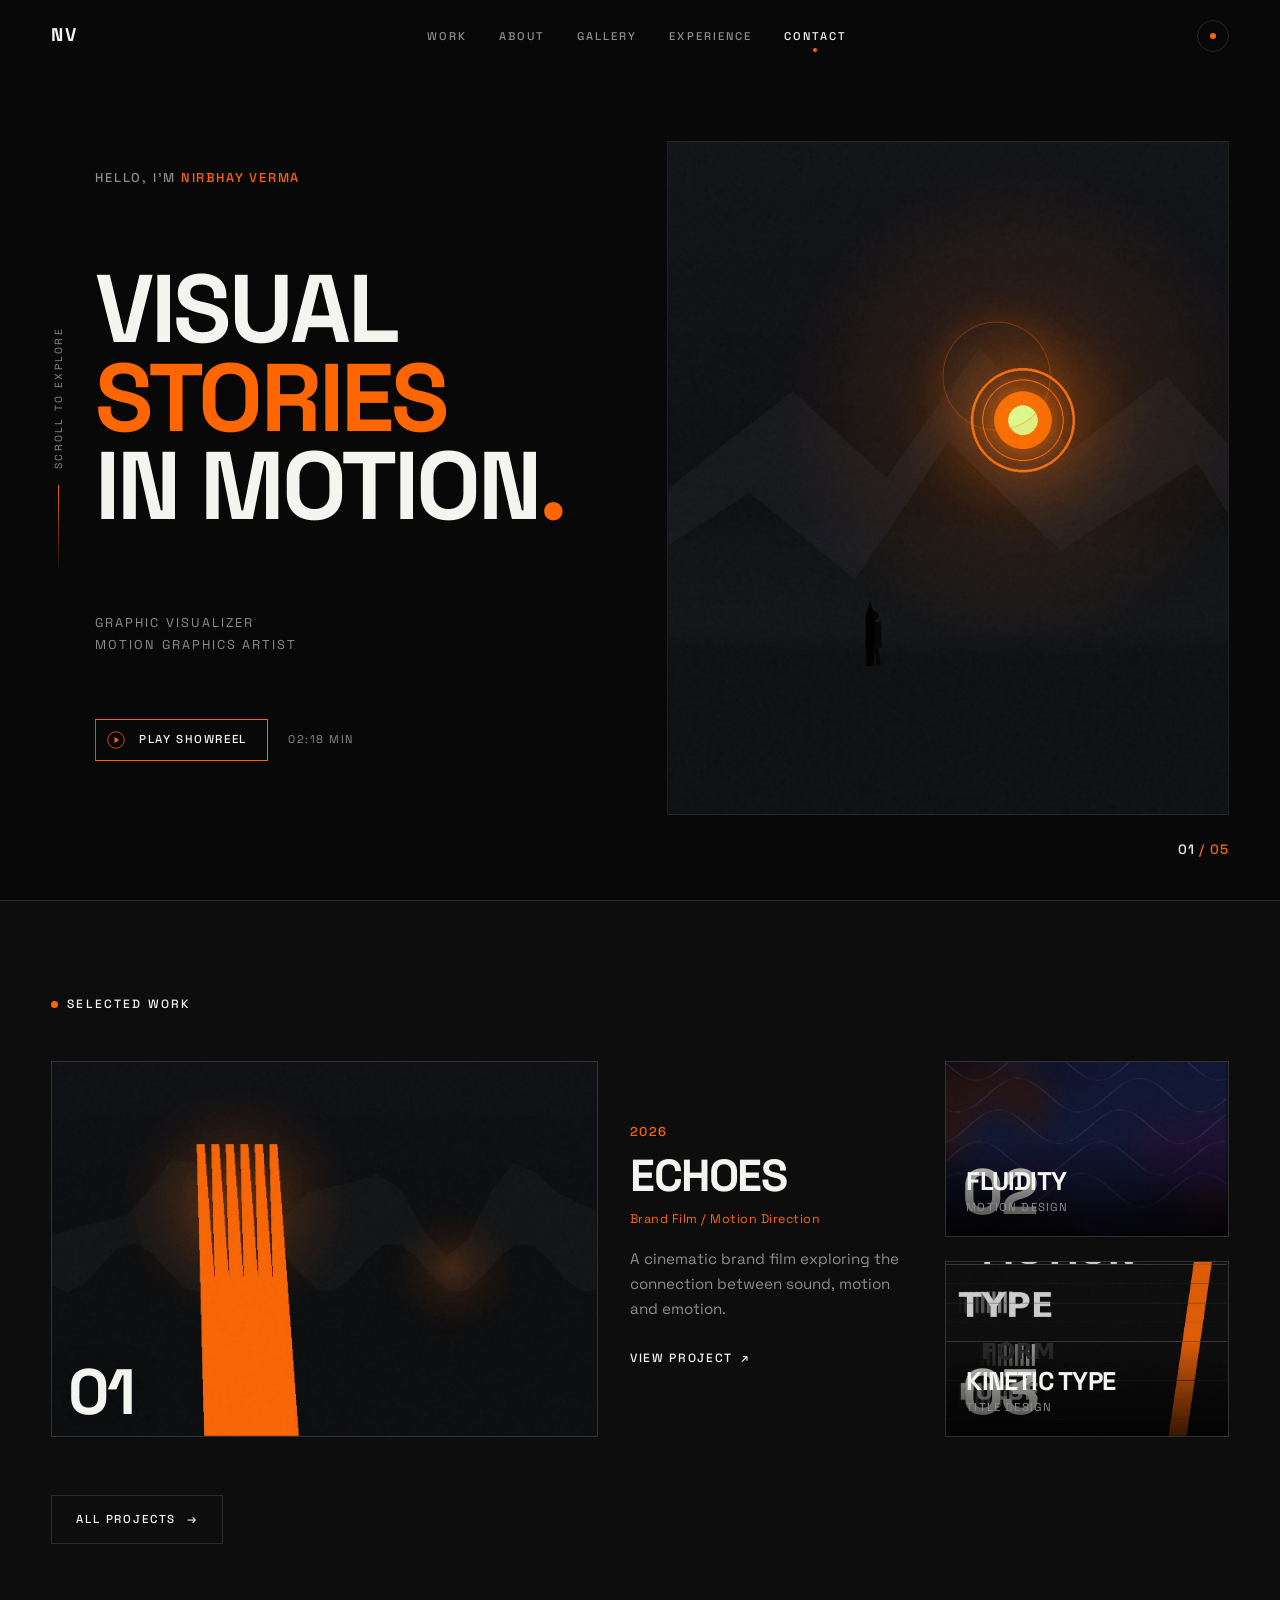
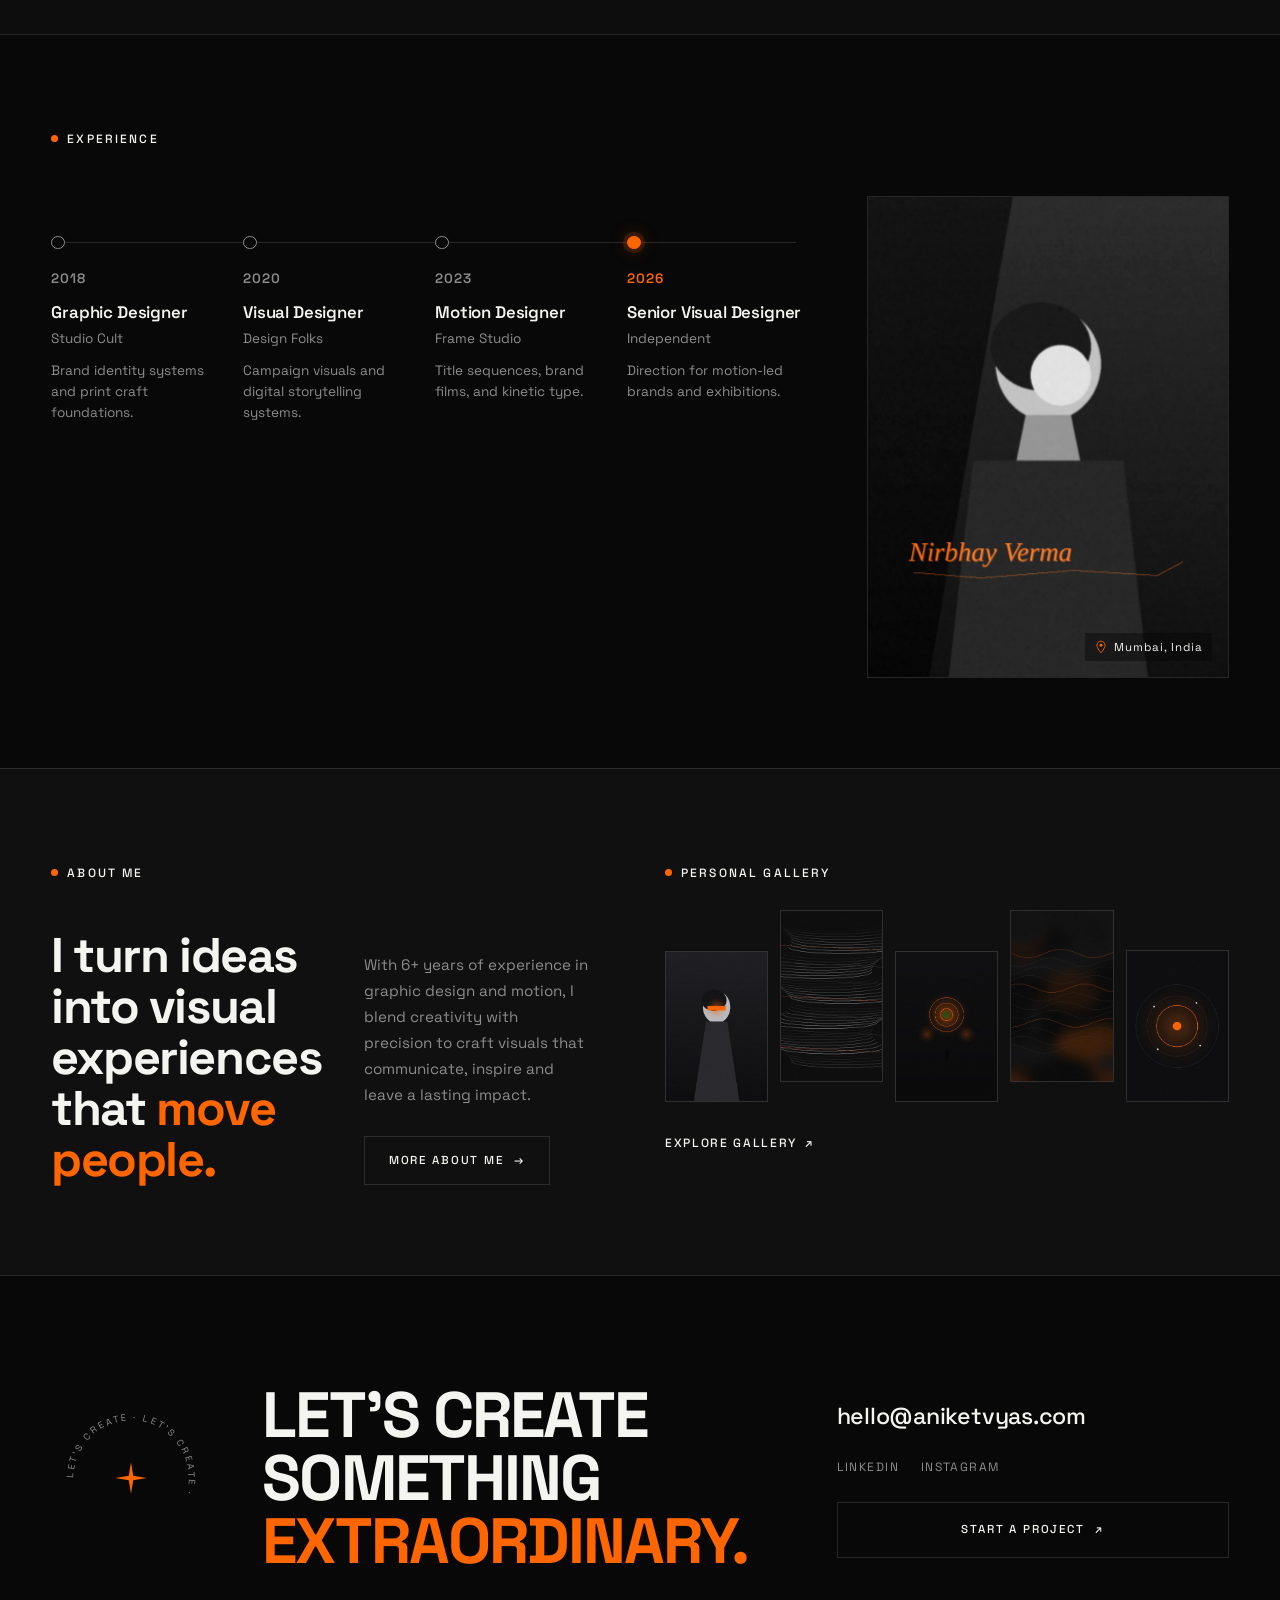
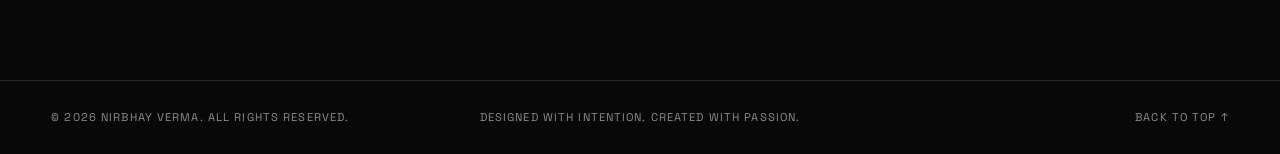
==== index.html @ 104580b6 "Merge branch 'main' of https://github.com/itsumeet27/motion-graphics-artist-portfolio" ====
<!DOCTYPE html>
<html lang="en">
<head>
  <meta charset="UTF-8">
  <meta name="viewport" content="width=device-width, initial-scale=1.0">
  <meta name="description" content="Nirbhay Verma — Graphic Visualizer & Motion Graphics Artist. Visual stories in motion.">
  <meta name="theme-color" content="#080808">
  <link rel="icon" href="assets/icons/favicon.svg" type="image/svg+xml">
  <title>Nirbhay Verma — Motion Graphics Artist</title>
  <link rel="preconnect" href="https://fonts.googleapis.com">
  <link rel="preconnect" href="https://fonts.gstatic.com" crossorigin>
  <link href="https://fonts.googleapis.com/css2?family=Space+Grotesk:wght@300;400;500;600;700&display=swap" rel="stylesheet">
  <link rel="stylesheet" href="css/style.css">
  <link rel="stylesheet" href="css/responsive.css">
</head>
<body>
  <div class="cursor" aria-hidden="true">
    <span class="cursor__dot"></span>
    <span class="cursor__ring"></span>
    <span class="cursor__label">VIEW</span>
  </div>

  <!-- NAVIGATION -->
  <header class="site-header" id="top">
    <nav class="nav" aria-label="Primary">
      <a href="#top" class="nav__logo" aria-label="Nirbhay Verma home">NV</a>

      <ul class="nav__links" id="nav-links">
        <li><a href="#work" data-section="work">Work</a></li>
        <li><a href="#about" data-section="about">About</a></li>
        <li><a href="#gallery" data-section="gallery">Gallery</a></li>
        <li><a href="#experience" data-section="experience">Experience</a></li>
        <li><a href="#contact" data-section="contact">Contact</a></li>
      </ul>

      <div class="nav__actions">
        <button class="nav__dot-btn" type="button" aria-label="Toggle interaction mode" title="Interaction">
          <span class="nav__dot-btn-inner"></span>
        </button>
        <button class="nav__menu-toggle" type="button" aria-expanded="false" aria-controls="nav-links" aria-label="Open menu">
          <span>Menu</span>
        </button>
      </div>
    </nav>
  </header>

  <main>
    <!-- HERO -->
    <section class="hero" id="hero" aria-label="Introduction">
      <div class="hero__scroll" aria-hidden="true">
        <span>Scroll to explore</span>
        <span class="hero__scroll-line"></span>
      </div>

      <div class="hero__grid">
        <p class="hero__intro reveal-load" data-delay="1">
          Hello, I'm <span class="accent">Nirbhay Verma</span>
        </p>
        <h1 class="hero__title reveal-load" data-delay="2">
          Visual<br>
          <span class="accent">Stories</span><br>
          In Motion<span class="accent">.</span>
        </h1>
        <div class="hero__visual reveal-load" data-delay="5">
          <div class="hero-visual" data-parallax>
            <div class="hero-visual__media">
              <img
                class="cinematic-image"
                src="assets/images/hero-cinematic.jpg"
                alt="Cinematic dark landscape with a glowing neon portal and a lone silhouette"
                width="1200"
                height="1400"
                decoding="async"
              >
              <div class="hero-visual__glow" aria-hidden="true"></div>
              <div class="hero-visual__portal" aria-hidden="true"></div>
              <div class="hero-visual__figure" aria-hidden="true"></div>
            </div>
          </div>
        </div>
        <p class="hero__role reveal-load" data-delay="3">
          Graphic Visualizer<br>
          Motion Graphics Artist
        </p>
        <div class="hero__showreel reveal-load" data-delay="4">
          <button class="showreel-btn" type="button" data-open-showreel aria-haspopup="dialog">
            <span class="showreel-btn__icon" aria-hidden="true">
              <svg viewBox="0 0 24 24" width="18" height="18" fill="none">
                <circle cx="12" cy="12" r="11" stroke="currentColor" stroke-width="1"/>
                <path d="M10 8l6 4-6 4V8z" fill="currentColor"/>
              </svg>
            </span>
            <span class="showreel-btn__label">Play Showreel</span>
          </button>
          <span class="showreel-btn__time">02:18 Min</span>
        </div>
      </div>

      <div class="hero__counter" aria-hidden="true">
        <span class="hero__counter-current">01</span>
        <span class="accent"> / 05</span>
      </div>
    </section>

    <!-- SELECTED WORK -->
    <section class="work section" id="work" aria-labelledby="work-heading">
      <div class="container">
        <header class="section-header reveal">
          <h2 id="work-heading" class="section-label"><span class="dot" aria-hidden="true"></span> Selected Work</h2>
        </header>

        <div class="work-layout reveal">
          <a href="#work" class="project-image project-image--featured" data-project-link data-cursor="project">
            <img
              src="assets/images/project-echoes.jpg"
              alt="Echoes — cinematic brand film still with neon-lit mountain ridges"
              width="1400"
              height="900"
              loading="lazy"
              decoding="async"
            >
            <span class="project-number">01</span>
          </a>

          <div class="work-featured__meta">
            <p class="project-year accent">2026</p>
            <h3 class="project-title">Echoes</h3>
            <p class="project-category accent">Brand Film / Motion Direction</p>
            <p class="project-desc">
              A cinematic brand film exploring the connection between sound, motion and emotion.
            </p>
            <a href="#work" class="text-link" data-cursor="button">
              View Project <span class="arrow" aria-hidden="true">↗</span>
            </a>
          </div>

          <div class="work-secondary">
            <article class="work-card" data-cursor="project">
              <a href="#work" class="project-image project-image--secondary">
                <img
                  src="assets/images/project-fluidity.jpg"
                  alt="Fluidity — abstract nebula motion design"
                  width="800"
                  height="1100"
                  loading="lazy"
                  decoding="async"
                >
                <span class="project-number">02</span>
                <div class="work-card__overlay">
                  <h3 class="project-title">Fluidity</h3>
                  <p class="project-category">Motion Design</p>
                  <span class="work-card__arrow" aria-hidden="true">↗</span>
                </div>
              </a>
            </article>

            <article class="work-card" data-cursor="project">
              <a href="#work" class="project-image project-image--secondary">
                <img
                  src="assets/images/project-kinetic.jpg"
                  alt="Kinetic Type — high-contrast title design typography"
                  width="800"
                  height="1100"
                  loading="lazy"
                  decoding="async"
                >
                <span class="project-number">03</span>
                <div class="work-card__overlay">
                  <h3 class="project-title">Kinetic Type</h3>
                  <p class="project-category">Title Design</p>
                  <span class="work-card__arrow" aria-hidden="true">↗</span>
                </div>
              </a>
            </article>
          </div>

          <div class="work-footer">
            <a href="#work" class="btn-outline" data-cursor="button">
              All Projects <span class="arrow" aria-hidden="true">→</span>
            </a>
          </div>
        </div>
      </div>
    </section>

    <!-- EXPERIENCE -->
    <section class="experience section" id="experience" aria-labelledby="experience-heading">
      <div class="container">
        <header class="section-header reveal">
          <h2 id="experience-heading" class="section-label"><span class="dot" aria-hidden="true"></span> Experience</h2>
        </header>

        <div class="experience__grid">
          <ol class="timeline reveal" aria-label="Career timeline">
            <li class="timeline__item">
              <div class="timeline__marker" aria-hidden="true"></div>
              <div class="timeline__content">
                <time class="timeline__year" datetime="2018">2018</time>
                <h3 class="timeline__role">Graphic Designer</h3>
                <p class="timeline__company">Studio Cult</p>
                <p class="timeline__desc">Brand identity systems and print craft foundations.</p>
              </div>
            </li>
            <li class="timeline__item">
              <div class="timeline__marker" aria-hidden="true"></div>
              <div class="timeline__content">
                <time class="timeline__year" datetime="2020">2020</time>
                <h3 class="timeline__role">Visual Designer</h3>
                <p class="timeline__company">Design Folks</p>
                <p class="timeline__desc">Campaign visuals and digital storytelling systems.</p>
              </div>
            </li>
            <li class="timeline__item">
              <div class="timeline__marker" aria-hidden="true"></div>
              <div class="timeline__content">
                <time class="timeline__year" datetime="2023">2023</time>
                <h3 class="timeline__role">Motion Designer</h3>
                <p class="timeline__company">Frame Studio</p>
                <p class="timeline__desc">Title sequences, brand films, and kinetic type.</p>
              </div>
            </li>
            <li class="timeline__item timeline__item--active">
              <div class="timeline__marker" aria-hidden="true"></div>
              <div class="timeline__content">
                <time class="timeline__year" datetime="2026">2026</time>
                <h3 class="timeline__role">Senior Visual Designer</h3>
                <p class="timeline__company">Independent</p>
                <p class="timeline__desc">Direction for motion-led brands and exhibitions.</p>
              </div>
            </li>
          </ol>

          <aside class="experience__portrait reveal" data-parallax>
            <div class="portrait">
              <img
                src="assets/images/portrait.jpg"
                alt="Black and white editorial portrait of Nirbhay Verma"
                width="800"
                height="1100"
                loading="lazy"
                decoding="async"
              >
              <img
                class="portrait__signature"
                src="assets/images/signature.png"
                alt="Signature of Nirbhay Verma"
                width="720"
                height="200"
                loading="lazy"
                decoding="async"
              >
              <p class="portrait__location">
                <img src="assets/icons/location.svg" alt="" width="14" height="14" aria-hidden="true">
                Mumbai, India
              </p>
            </div>
          </aside>
        </div>
      </div>
    </section>

    <!-- ABOUT + GALLERY -->
    <section class="about-gallery section" id="about" aria-labelledby="about-heading">
      <div class="container about-gallery__grid">
        <div class="about reveal">
          <h2 id="about-heading" class="section-label"><span class="dot" aria-hidden="true"></span> About Me</h2>
          <div class="about__body">
            <p class="about__statement">
              I turn ideas<br>
              into visual<br>
              experiences<br>
              that <span class="accent">move<br>
              people.</span>
            </p>
            <div class="about__copy">
              <p>
                With 6+ years of experience in graphic design and motion, I blend creativity
                with precision to craft visuals that communicate, inspire and leave
                a lasting impact.
              </p>
              <a href="#about" class="btn-outline" data-cursor="button">
                More About Me <span class="arrow" aria-hidden="true">→</span>
              </a>
            </div>
          </div>
        </div>

        <div class="gallery reveal" id="gallery" aria-labelledby="gallery-heading">
          <h2 id="gallery-heading" class="section-label"><span class="dot" aria-hidden="true"></span> Personal Gallery</h2>
          <div class="gallery__track" role="list">
            <button
              class="gallery__item"
              type="button"
              role="listitem"
              data-gallery-index="0"
              data-title="Neon Visor"
              data-category="Experimental Portrait"
              data-year="2025"
              data-cursor="image"
              aria-label="Open Neon Visor"
            >
              <img src="assets/images/gallery-01.jpg" alt="Abstract portrait with glowing neon visor" width="720" height="980" loading="lazy" decoding="async">
              <span class="gallery__caption">Neon Visor</span>
            </button>
            <button
              class="gallery__item gallery__item--offset"
              type="button"
              role="listitem"
              data-gallery-index="1"
              data-title="Pulse Fields"
              data-category="Motion Study"
              data-year="2024"
              data-cursor="image"
              aria-label="Open Pulse Fields"
            >
              <img src="assets/images/gallery-02.jpg" alt="Black and white experimental motion patterns" width="640" height="900" loading="lazy" decoding="async">
              <span class="gallery__caption">Pulse Fields</span>
            </button>
            <button
              class="gallery__item"
              type="button"
              role="listitem"
              data-gallery-index="2"
              data-title="Threshold"
              data-category="Digital Art"
              data-year="2025"
              data-cursor="image"
              aria-label="Open Threshold"
            >
              <img src="assets/images/gallery-03.jpg" alt="Silhouette walking into neon portals" width="700" height="960" loading="lazy" decoding="async">
              <span class="gallery__caption">Threshold</span>
            </button>
            <button
              class="gallery__item gallery__item--offset"
              type="button"
              role="listitem"
              data-gallery-index="3"
              data-title="Dark Current"
              data-category="Abstract Form"
              data-year="2023"
              data-cursor="image"
              aria-label="Open Dark Current"
            >
              <img src="assets/images/gallery-04.jpg" alt="Abstract flowing dark shapes with orange accents" width="620" height="880" loading="lazy" decoding="async">
              <span class="gallery__caption">Dark Current</span>
            </button>
            <button
              class="gallery__item"
              type="button"
              role="listitem"
              data-gallery-index="4"
              data-title="Orbit"
              data-category="Circular Composition"
              data-year="2026"
              data-cursor="image"
              aria-label="Open Orbit"
            >
              <img src="assets/images/gallery-05.jpg" alt="Circular neon composition with orbiting points" width="680" height="940" loading="lazy" decoding="async">
              <span class="gallery__caption">Orbit</span>
            </button>
          </div>
          <a href="#gallery" class="text-link gallery__explore" data-cursor="button">
            Explore Gallery <span class="arrow" aria-hidden="true">↗</span>
          </a>
        </div>
      </div>
    </section>

    <!-- CONTACT CTA -->
    <section class="contact section" id="contact" aria-labelledby="contact-heading">
      <div class="container contact__grid reveal">
        <div class="contact__badge" aria-hidden="true">
          <div class="orbit-badge">
            <svg class="orbit-badge__text" viewBox="0 0 200 200" width="160" height="160">
              <defs>
                <path id="circlePath" d="M100,100 m-72,0 a72,72 0 1,1 144,0 a72,72 0 1,1 -144,0"/>
              </defs>
              <text>
                <textPath href="#circlePath" startOffset="0%">LET'S CREATE · LET'S CREATE · </textPath>
              </text>
            </svg>
            <span class="orbit-badge__star">
              <svg viewBox="0 0 64 64" width="36" height="36" aria-hidden="true">
                <path d="M32 4 L36 28 L60 32 L36 36 L32 60 L28 36 L4 32 L28 28 Z" fill="currentColor"/>
              </svg>
            </span>
          </div>
        </div>

        <div class="contact__main">
          <h2 id="contact-heading" class="contact__title">
            Let's Create<br>
            Something<br>
            <span class="accent">Extraordinary.</span>
          </h2>
        </div>

        <div class="contact__aside">
          <a class="contact__email" href="mailto:hello@aniketvyas.com" data-cursor="button">hello@aniketvyas.com</a>
          <ul class="social-links">
            <li><a href="https://linkedin.com" target="_blank" rel="noopener noreferrer">LinkedIn</a></li>
            <li><a href="https://instagram.com" target="_blank" rel="noopener noreferrer">Instagram</a></li>
          </ul>
          <a href="mailto:hello@aniketvyas.com" class="btn-outline btn-outline--lg" data-cursor="button">
            Start a Project <span class="arrow" aria-hidden="true">↗</span>
          </a>
        </div>
      </div>
    </section>
  </main>

  <!-- FOOTER -->
  <footer class="site-footer">
    <div class="container site-footer__grid">
      <p class="site-footer__copy">© 2026 Nirbhay Verma. All Rights Reserved.</p>
      <p class="site-footer__tagline">Designed with intention. Created with passion.</p>
      <a href="#top" class="site-footer__top" data-cursor="button">Back to Top <span aria-hidden="true">↑</span></a>
    </div>
  </footer>

  <!-- SHOWREEL MODAL -->
  <div class="modal" id="showreel-modal" role="dialog" aria-modal="true" aria-labelledby="showreel-title" hidden>
    <div class="modal__backdrop" data-close-modal></div>
    <div class="modal__panel">
      <button class="modal__close" type="button" data-close-modal aria-label="Close showreel">×</button>
      <h2 id="showreel-title" class="modal__title">Showreel</h2>
      <div class="modal__video">
        <video
          id="showreel-video"
          controls
          playsinline
          preload="none"
          poster="assets/images/hero-cinematic.jpg"
        >
          <!-- Replace with final showreel source -->
          <source src="assets/videos/showreel.mp4" type="video/mp4">
          Your browser does not support the video tag.
        </video>
          <p class="modal__fallback">Showreel placeholder — replace <code>assets/videos/showreel.mp4</code></p>
      </div>
    </div>
  </div>

  <!-- GALLERY LIGHTBOX -->
  <div class="lightbox" id="lightbox" role="dialog" aria-modal="true" aria-label="Gallery lightbox" hidden>
    <div class="lightbox__backdrop" data-lightbox-close></div>
    <button class="lightbox__close" type="button" data-lightbox-close aria-label="Close lightbox">×</button>
    <button class="lightbox__nav lightbox__nav--prev" type="button" data-lightbox-prev aria-label="Previous image">←</button>
    <figure class="lightbox__figure">
      <img class="lightbox__image" src="" alt="">
      <figcaption class="lightbox__caption">
        <span class="lightbox__title"></span>
        <span class="lightbox__meta"></span>
      </figcaption>
    </figure>
    <button class="lightbox__nav lightbox__nav--next" type="button" data-lightbox-next aria-label="Next image">→</button>
  </div>

  <script src="js/cursor.js" defer></script>
  <script src="js/gallery.js" defer></script>
  <script src="js/animations.js" defer></script>
  <script src="js/main.js" defer></script>
</body>
</html>
---- css/style.css ----
/* ==========================================================================
   Nirbhay Verma — Motion Graphics Portfolio
   Design tokens, base, layout, components, motion
   ========================================================================== */

:root {
  --bg: #080808;
  --bg-secondary: #101010;
  --bg-work: #0d0d0d;
  --surface: #141414;
  --text: #f4f4f0;
  --muted: #8c8c8c;
  --border: rgba(255, 255, 255, 0.12);
  --accent: #FF6600;
  --accent-dark: #CC5200;

  --font: "Space Grotesk", system-ui, sans-serif;
  --max: 1440px;
  --pad-x: clamp(1.25rem, 4vw, 3.5rem);
  --section-y: clamp(4.5rem, 10vh, 8rem);
  --header-h: 4.5rem;

  --ease: cubic-bezier(0.22, 1, 0.36, 1);
  --ease-out: cubic-bezier(0.16, 1, 0.3, 1);
  --duration: 0.7s;

  --focus: 0 0 0 2px var(--bg), 0 0 0 4px var(--accent);
}

/* Reset / Base ----------------------------------------------------------- */

*,
*::before,
*::after {
  box-sizing: border-box;
  margin: 0;
  padding: 0;
}

html {
  scroll-behavior: smooth;
  -webkit-text-size-adjust: 100%;
}

body {
  font-family: var(--font);
  background: var(--bg);
  color: var(--text);
  line-height: 1.5;
  font-weight: 400;
  overflow-x: hidden;
  -webkit-font-smoothing: antialiased;
  -moz-osx-font-smoothing: grayscale;
}

body.has-custom-cursor {
  cursor: none;
}

body.has-custom-cursor a,
body.has-custom-cursor button,
body.has-custom-cursor [data-cursor] {
  cursor: none;
}

img,
svg,
video {
  display: block;
  max-width: 100%;
  height: auto;
}

a {
  color: inherit;
  text-decoration: none;
}

button {
  font: inherit;
  color: inherit;
  background: none;
  border: none;
  cursor: pointer;
}

ul,
ol {
  list-style: none;
}

:focus-visible {
  outline: none;
  box-shadow: var(--focus);
}

.accent {
  color: var(--accent);
}

.container {
  width: min(100% - (var(--pad-x) * 2), var(--max));
  margin-inline: auto;
}

.section {
  padding-block: var(--section-y);
  position: relative;
}

.section-label {
  font-size: 0.75rem;
  font-weight: 500;
  letter-spacing: 0.18em;
  text-transform: uppercase;
  color: var(--text);
  display: inline-flex;
  align-items: center;
  gap: 0.55rem;
  margin-bottom: clamp(2rem, 4vw, 3rem);
}

.section-label .dot {
  width: 0.45rem;
  height: 0.45rem;
  border-radius: 50%;
  background: var(--accent);
  flex-shrink: 0;
}

/* Custom Cursor ---------------------------------------------------------- */

.cursor {
  position: fixed;
  inset: 0 auto auto 0;
  width: 0;
  height: 0;
  pointer-events: none;
  z-index: 10000;
  opacity: 0;
  transition: opacity 0.3s ease;
  display: none;
}

body.has-custom-cursor .cursor {
  display: block;
}

.cursor.is-active {
  opacity: 1;
}

.cursor__dot,
.cursor__ring {
  position: absolute;
  top: 0;
  left: 0;
  border-radius: 50%;
  transform: translate(-50%, -50%);
}

.cursor__dot {
  width: 5px;
  height: 5px;
  background: var(--accent);
}

.cursor__ring {
  width: 36px;
  height: 36px;
  border: 1px solid rgba(244, 244, 240, 0.55);
  transition:
    width 0.35s var(--ease),
    height 0.35s var(--ease),
    background 0.35s var(--ease),
    border-color 0.35s var(--ease),
    opacity 0.35s var(--ease);
}

.cursor__label {
  position: absolute;
  top: 0;
  left: 0;
  transform: translate(-50%, -50%);
  font-size: 0.65rem;
  font-weight: 600;
  letter-spacing: 0.16em;
  text-transform: uppercase;
  color: var(--bg);
  opacity: 0;
  transition: opacity 0.3s ease;
}

.cursor.is-project .cursor__ring {
  width: 64px;
  height: 64px;
  border-color: var(--accent);
}

.cursor.is-button .cursor__ring {
  width: 52px;
  height: 52px;
  background: var(--accent);
  border-color: var(--accent);
}

.cursor.is-button .cursor__dot {
  opacity: 0;
}

.cursor.is-image .cursor__ring {
  width: 72px;
  height: 72px;
  background: var(--accent);
  border-color: var(--accent);
}

.cursor.is-image .cursor__dot {
  opacity: 0;
}

.cursor.is-image .cursor__label {
  opacity: 1;
}

/* Header / Nav ----------------------------------------------------------- */

.site-header {
  position: fixed;
  top: 0;
  left: 0;
  right: 0;
  z-index: 1000;
  height: var(--header-h);
  transition: background 0.4s ease, backdrop-filter 0.4s ease, border-color 0.4s ease;
  border-bottom: 1px solid transparent;
}

.site-header.is-scrolled {
  background: rgba(8, 8, 8, 0.82);
  backdrop-filter: blur(12px);
  -webkit-backdrop-filter: blur(12px);
  border-bottom-color: var(--border);
}

.nav {
  width: min(100% - (var(--pad-x) * 2), var(--max));
  margin-inline: auto;
  height: 100%;
  display: grid;
  grid-template-columns: auto 1fr auto;
  align-items: center;
  gap: 1.5rem;
}

.nav__logo {
  font-size: 1.15rem;
  font-weight: 700;
  letter-spacing: 0.08em;
  line-height: 1;
  z-index: 2;
}

.nav__links {
  display: flex;
  justify-content: center;
  align-items: center;
  gap: clamp(1.25rem, 2.5vw, 2.5rem);
}

.nav__links a {
  position: relative;
  font-size: 0.7rem;
  font-weight: 500;
  letter-spacing: 0.18em;
  text-transform: uppercase;
  color: var(--muted);
  padding: 0.4rem 0;
  transition: color 0.3s ease;
}

.nav__links a:hover,
.nav__links a.is-active {
  color: var(--text);
}

.nav__links a::after {
  content: "";
  position: absolute;
  left: 50%;
  bottom: -0.15rem;
  width: 4px;
  height: 4px;
  border-radius: 50%;
  background: var(--accent);
  transform: translateX(-50%) scale(0);
  transition: transform 0.3s var(--ease);
}

.nav__links a.is-active::after,
.nav__links a:hover::after {
  transform: translateX(-50%) scale(1);
}

.nav__actions {
  display: flex;
  align-items: center;
  gap: 1rem;
  justify-self: end;
}

.nav__dot-btn {
  width: 2rem;
  height: 2rem;
  border: 1px solid var(--border);
  border-radius: 50%;
  display: grid;
  place-items: center;
  transition: border-color 0.3s ease, box-shadow 0.3s ease;
}

.nav__dot-btn-inner {
  width: 6px;
  height: 6px;
  border-radius: 50%;
  background: var(--accent);
  transition: transform 0.3s var(--ease);
}

.nav__dot-btn:hover {
  border-color: var(--accent);
  box-shadow: 0 0 16px rgba(255, 102, 0, 0.15);
}

.nav__dot-btn:hover .nav__dot-btn-inner,
.nav__dot-btn.is-active .nav__dot-btn-inner {
  transform: scale(1.35);
}

.nav__menu-toggle {
  display: none;
  font-size: 0.7rem;
  font-weight: 500;
  letter-spacing: 0.18em;
  text-transform: uppercase;
  color: var(--text);
}

/* Hero ------------------------------------------------------------------- */

.hero {
  position: relative;
  min-height: 100vh;
  min-height: 100dvh;
  padding: calc(var(--header-h) + 2rem) var(--pad-x) 3rem;
  padding-left: calc(var(--pad-x) + 2.75rem);
  display: flex;
  flex-direction: column;
  justify-content: center;
}

.hero__grid {
  width: min(100%, var(--max));
  margin-inline: auto;
  display: grid;
  grid-template-columns: minmax(0, 0.95fr) minmax(0, 1.05fr);
  grid-template-areas:
    "intro visual"
    "title visual"
    "role visual"
    "showreel visual";
  column-gap: clamp(2rem, 5vw, 4.5rem);
  row-gap: 0;
  align-items: center;
  align-content: center;
}

.hero__intro { grid-area: intro; }
.hero__title { grid-area: title; }
.hero__role { grid-area: role; }
.hero__showreel { grid-area: showreel; }
.hero__visual { grid-area: visual; }

.hero__intro {
  font-size: 0.8rem;
  font-weight: 500;
  letter-spacing: 0.14em;
  text-transform: uppercase;
  color: var(--muted);
  margin-bottom: 1.5rem;
}

.hero__title {
  font-size: clamp(3.2rem, 7.5vw, 6.5rem);
  font-weight: 700;
  line-height: 0.92;
  letter-spacing: -0.03em;
  text-transform: uppercase;
  margin-bottom: 1.75rem;
}

.hero__role {
  font-size: 0.8rem;
  font-weight: 400;
  letter-spacing: 0.16em;
  text-transform: uppercase;
  color: var(--muted);
  line-height: 1.7;
  margin-bottom: 2.25rem;
}

.hero__showreel {
  display: flex;
  align-items: center;
  gap: 1.25rem;
  flex-wrap: wrap;
  align-self: start;
}

.showreel-btn {
  display: inline-flex;
  align-items: center;
  gap: 0.85rem;
  padding: 0.7rem 1.25rem 0.7rem 0.7rem;
  border: 1px solid var(--accent);
  color: var(--text);
  font-size: 0.72rem;
  font-weight: 500;
  letter-spacing: 0.14em;
  text-transform: uppercase;
  transition:
    background 0.35s ease,
    color 0.35s ease,
    box-shadow 0.35s ease,
    border-color 0.35s ease;
}

.showreel-btn__icon {
  display: grid;
  place-items: center;
  color: var(--accent);
  transition: color 0.35s ease;
}

.showreel-btn:hover {
  background: rgba(255, 102, 0, 0.08);
  box-shadow: 0 0 24px rgba(255, 102, 0, 0.18);
}

.showreel-btn__time {
  font-size: 0.7rem;
  letter-spacing: 0.14em;
  text-transform: uppercase;
  color: var(--muted);
}

.hero__visual {
  position: relative;
}

.hero-visual {
  position: relative;
  overflow: hidden;
  aspect-ratio: 5 / 6;
  max-height: min(78vh, 820px);
  border: 1px solid var(--border);
}

.hero-visual__media {
  position: absolute;
  inset: -4%;
  width: 108%;
  height: 108%;
  animation: heroDrift 18s ease-in-out infinite alternate;
  will-change: transform;
}

.hero-visual__media img {
  width: 100%;
  height: 100%;
  object-fit: cover;
}

.hero-visual__glow {
  position: absolute;
  inset: 0;
  background:
    radial-gradient(circle at 62% 40%, rgba(255, 102, 0, 0.18), transparent 42%);
  pointer-events: none;
  mix-blend-mode: screen;
  animation: glowPulse 6s ease-in-out infinite alternate;
}

.hero-visual__portal,
.hero-visual__figure {
  position: absolute;
  pointer-events: none;
}

.hero-visual__portal {
  width: 18%;
  aspect-ratio: 1;
  border: 1px solid rgba(255, 102, 0, 0.35);
  border-radius: 50%;
  top: 36%;
  left: 58%;
  transform: translate(-50%, -50%);
  box-shadow: 0 0 40px rgba(255, 102, 0, 0.15);
  animation: portalSpin 24s linear infinite;
}

.hero-visual__figure {
  width: 2.2%;
  height: 9%;
  background: #000;
  bottom: 24%;
  left: 36%;
  opacity: 0.85;
  clip-path: polygon(50% 0, 85% 22%, 80% 100%, 20% 100%, 15% 22%);
}

.hero__scroll {
  position: absolute;
  left: var(--pad-x);
  top: 50%;
  transform: translateY(-50%);
  display: flex;
  flex-direction: column;
  align-items: center;
  gap: 1rem;
  z-index: 2;
}

.hero__scroll span:first-child {
  writing-mode: vertical-rl;
  transform: rotate(180deg);
  font-size: 0.65rem;
  letter-spacing: 0.22em;
  text-transform: uppercase;
  color: var(--muted);
}

.hero__scroll-line {
  width: 1px;
  height: 5.5rem;
  background: linear-gradient(to bottom, var(--accent), transparent);
}

.hero__counter {
  position: absolute;
  right: var(--pad-x);
  bottom: 2.5rem;
  font-size: 0.85rem;
  font-weight: 500;
  letter-spacing: 0.08em;
}

.hero__counter-current {
  color: var(--text);
}

/* Work ------------------------------------------------------------------- */

.work {
  background: var(--bg-work);
  border-top: 1px solid var(--border);
}

.work-layout {
  display: grid;
  grid-template-columns: minmax(0, 1.35fr) minmax(0, 0.7fr) minmax(0, 0.7fr);
  grid-template-areas:
    "featured meta secondary"
    "cta cta cta";
  gap: clamp(1.25rem, 2.5vw, 2rem);
  align-items: stretch;
}

.project-image--featured {
  grid-area: featured;
  aspect-ratio: 16 / 11;
  min-height: 360px;
  align-self: stretch;
}

.work-featured__meta {
  grid-area: meta;
  padding-bottom: 0.5rem;
  align-self: center;
}

.work-secondary {
  grid-area: secondary;
  display: grid;
  grid-template-rows: 1fr 1fr;
  gap: clamp(1rem, 2vw, 1.5rem);
  min-height: 100%;
}

.work-footer {
  grid-area: cta;
  margin-top: clamp(1rem, 2vw, 1.75rem);
}

.project-image {
  position: relative;
  display: block;
  overflow: hidden;
  border: 1px solid var(--border);
  background: var(--surface);
}

.project-image img {
  width: 100%;
  height: 100%;
  object-fit: cover;
  transition: transform 0.8s var(--ease);
  will-change: transform;
}

.project-image:hover img,
.project-image:focus-visible img {
  transform: scale(1.04);
}

.project-number {
  position: absolute;
  left: 1rem;
  bottom: 0.75rem;
  font-size: clamp(2.5rem, 5vw, 4rem);
  font-weight: 700;
  line-height: 1;
  letter-spacing: -0.04em;
  color: var(--text);
  pointer-events: none;
  z-index: 2;
  text-shadow: 0 4px 24px rgba(0, 0, 0, 0.5);
}

.project-year {
  font-size: 0.8rem;
  font-weight: 500;
  letter-spacing: 0.12em;
  margin-bottom: 0.85rem;
}

.project-title {
  font-size: clamp(2rem, 3.5vw, 3.25rem);
  font-weight: 700;
  letter-spacing: -0.03em;
  text-transform: uppercase;
  line-height: 1;
  margin-bottom: 0.65rem;
}

.project-category {
  font-size: 0.78rem;
  letter-spacing: 0.04em;
  margin-bottom: 1.1rem;
  color: var(--accent);
}

.project-desc {
  color: var(--muted);
  font-size: 0.95rem;
  line-height: 1.65;
  max-width: 28ch;
  margin-bottom: 1.5rem;
}

.text-link {
  display: inline-flex;
  align-items: center;
  gap: 0.5rem;
  font-size: 0.75rem;
  font-weight: 500;
  letter-spacing: 0.14em;
  text-transform: uppercase;
  color: var(--text);
  transition: color 0.3s ease;
}

.text-link .arrow {
  display: inline-block;
  transition: transform 0.35s var(--ease);
}

.text-link:hover {
  color: var(--accent);
}

.text-link:hover .arrow {
  transform: translateX(6px);
}

.work-card {
  min-height: 0;
  height: 100%;
}

.project-image--secondary {
  height: 100%;
  min-height: 0;
  aspect-ratio: auto;
}

.project-image--secondary img {
  position: absolute;
  inset: 0;
  width: 100%;
  height: 100%;
  object-fit: cover;
}

.work-card__overlay {
  position: absolute;
  inset: 0;
  display: flex;
  flex-direction: column;
  justify-content: flex-end;
  padding: 1.25rem;
  background: linear-gradient(to top, rgba(0, 0, 0, 0.78), rgba(0, 0, 0, 0.1) 55%);
  z-index: 2;
  transition: background 0.4s ease;
}

.work-card__overlay .project-title {
  font-size: clamp(1.25rem, 2vw, 1.6rem);
  margin-bottom: 0.25rem;
  transition: color 0.3s ease;
}

.work-card__overlay .project-category {
  color: var(--muted);
  margin-bottom: 0;
  font-size: 0.72rem;
  letter-spacing: 0.1em;
  text-transform: uppercase;
  transition: color 0.3s ease;
}

.work-card__arrow {
  position: absolute;
  top: 1rem;
  right: 1rem;
  opacity: 0;
  transform: translate(-4px, 4px);
  color: var(--accent);
  transition: opacity 0.35s ease, transform 0.35s var(--ease);
}

.work-card:hover .work-card__overlay,
.work-card:focus-within .work-card__overlay {
  background: linear-gradient(to top, rgba(0, 0, 0, 0.88), rgba(0, 0, 0, 0.25) 60%);
}

.work-card:hover .project-title,
.work-card:focus-within .project-title {
  color: var(--accent);
}

.work-card:hover .project-category,
.work-card:focus-within .project-category {
  color: var(--text);
}

.work-card:hover .work-card__arrow,
.work-card:focus-within .work-card__arrow {
  opacity: 1;
  transform: translate(0, 0);
}

.btn-outline {
  display: inline-flex;
  align-items: center;
  gap: 0.65rem;
  padding: 0.95rem 1.5rem;
  border: 1px solid var(--border);
  font-size: 0.72rem;
  font-weight: 500;
  letter-spacing: 0.16em;
  text-transform: uppercase;
  transition:
    color 0.3s ease,
    border-color 0.3s ease,
    background 0.3s ease;
}

.btn-outline .arrow {
  display: inline-block;
  transition: transform 0.35s var(--ease);
}

.btn-outline:hover {
  color: var(--accent);
  border-color: var(--accent);
  background: rgba(255, 102, 0, 0.04);
}

.btn-outline:hover .arrow {
  transform: translateX(6px);
}

.btn-outline--lg {
  padding: 1.15rem 1.85rem;
  width: 100%;
  justify-content: center;
  margin-top: 1.5rem;
}

/* Experience ------------------------------------------------------------- */

.experience {
  border-top: 1px solid var(--border);
}

.experience__grid {
  display: grid;
  grid-template-columns: minmax(0, 1.35fr) minmax(0, 0.65fr);
  gap: clamp(2rem, 5vw, 4rem);
  align-items: start;
}

.timeline {
  position: relative;
  display: grid;
  grid-template-columns: repeat(4, 1fr);
  gap: 1rem;
  padding-top: 2.5rem;
}

.timeline::before {
  content: "";
  position: absolute;
  top: calc(2.5rem + 0.4rem);
  left: 0.4rem;
  right: 0.4rem;
  height: 1px;
  background: var(--border);
}

.timeline__item {
  position: relative;
  display: flex;
  flex-direction: column;
  gap: 1.25rem;
}

.timeline__marker {
  width: 0.85rem;
  height: 0.85rem;
  border-radius: 50%;
  border: 1px solid var(--muted);
  background: var(--bg);
  position: relative;
  z-index: 1;
  transition: border-color 0.3s ease, background 0.3s ease, box-shadow 0.3s ease;
}

.timeline__item--active .timeline__marker {
  background: var(--accent);
  border-color: var(--accent);
  box-shadow: 0 0 0 4px rgba(255, 102, 0, 0.15), 0 0 18px rgba(255, 102, 0, 0.35);
}

.timeline__year {
  display: block;
  font-size: 0.85rem;
  font-weight: 600;
  letter-spacing: 0.08em;
  color: var(--muted);
  margin-bottom: 0.65rem;
}

.timeline__item--active .timeline__year {
  color: var(--accent);
}

.timeline__role {
  font-size: 1.05rem;
  font-weight: 600;
  letter-spacing: -0.01em;
  margin-bottom: 0.25rem;
}

.timeline__company {
  font-size: 0.85rem;
  color: var(--muted);
  margin-bottom: 0.65rem;
}

.timeline__desc {
  font-size: 0.85rem;
  color: var(--muted);
  line-height: 1.55;
  max-width: 22ch;
}

.portrait {
  position: relative;
  overflow: hidden;
  border: 1px solid var(--border);
  aspect-ratio: 3 / 4;
}

.portrait > img:first-child {
  width: 100%;
  height: 110%;
  object-fit: cover;
  filter: grayscale(1) contrast(1.08);
  will-change: transform;
}

.portrait__signature {
  position: absolute;
  left: 8%;
  right: 8%;
  bottom: 18%;
  width: 84%;
  height: auto;
  pointer-events: none;
  mix-blend-mode: screen;
}

.portrait__location {
  position: absolute;
  right: 1rem;
  bottom: 1rem;
  display: inline-flex;
  align-items: center;
  gap: 0.4rem;
  font-size: 0.72rem;
  letter-spacing: 0.08em;
  color: var(--text);
  background: rgba(8, 8, 8, 0.45);
  padding: 0.35rem 0.55rem;
}

/* About + Gallery -------------------------------------------------------- */

.about-gallery {
  border-top: 1px solid var(--border);
  background: var(--bg-secondary);
}

.about-gallery__grid {
  display: grid;
  grid-template-columns: minmax(0, 1fr) minmax(0, 1.05fr);
  gap: clamp(2.5rem, 6vw, 5rem);
  align-items: start;
}

.about__body {
  display: grid;
  grid-template-columns: minmax(0, 1.1fr) minmax(0, 0.9fr);
  gap: clamp(1.5rem, 3vw, 2.5rem);
  align-items: end;
}

.about__statement {
  font-size: clamp(2rem, 3.8vw, 3.35rem);
  font-weight: 700;
  line-height: 1.05;
  letter-spacing: -0.03em;
}

.about__copy p {
  color: var(--muted);
  font-size: 0.95rem;
  line-height: 1.7;
  margin-bottom: 1.75rem;
}

.gallery__track {
  display: grid;
  grid-template-columns: repeat(5, minmax(0, 1fr));
  gap: 0.75rem;
  align-items: end;
  margin-bottom: 1.5rem;
}

.gallery__item {
  position: relative;
  display: block;
  width: 100%;
  overflow: hidden;
  border: 1px solid var(--border);
  background: var(--surface);
  aspect-ratio: 3 / 4.4;
  padding: 0;
}

.gallery__item--offset {
  aspect-ratio: 3 / 5;
  transform: translateY(-1.25rem);
}

.gallery__item img {
  width: 100%;
  height: 100%;
  object-fit: cover;
  transition: transform 0.7s var(--ease), opacity 0.4s ease;
}

.gallery__caption {
  position: absolute;
  left: 0;
  right: 0;
  bottom: 0;
  padding: 0.85rem;
  font-size: 0.68rem;
  letter-spacing: 0.12em;
  text-transform: uppercase;
  background: linear-gradient(to top, rgba(0, 0, 0, 0.85), transparent);
  opacity: 0;
  transform: translateY(8px);
  transition: opacity 0.35s ease, transform 0.35s var(--ease);
}

.gallery__item:hover img,
.gallery__item:focus-visible img {
  transform: scale(1.05);
}

.gallery__item:hover .gallery__caption,
.gallery__item:focus-visible .gallery__caption {
  opacity: 1;
  transform: translateY(0);
}

.gallery__explore {
  margin-top: 0.5rem;
}

/* Contact ---------------------------------------------------------------- */

.contact {
  border-top: 1px solid var(--border);
  padding-block: clamp(5rem, 12vh, 8.5rem);
}

.contact__grid {
  display: grid;
  grid-template-columns: auto minmax(0, 1.2fr) minmax(0, 0.9fr);
  gap: clamp(2rem, 4vw, 3.5rem);
  align-items: center;
}

.orbit-badge {
  position: relative;
  width: 160px;
  height: 160px;
  display: grid;
  place-items: center;
}

.orbit-badge__text {
  position: absolute;
  inset: 0;
  animation: orbitSpin 18s linear infinite;
}

.orbit-badge__text text {
  fill: var(--muted);
  font-size: 11.5px;
  font-family: var(--font);
  letter-spacing: 0.28em;
  text-transform: uppercase;
}

.orbit-badge__star {
  color: var(--accent);
  display: grid;
  place-items: center;
}

.contact__title {
  font-size: clamp(2.4rem, 5vw, 4.25rem);
  font-weight: 700;
  line-height: 0.98;
  letter-spacing: -0.03em;
  text-transform: uppercase;
}

.contact__email {
  display: inline-block;
  font-size: clamp(1.1rem, 2vw, 1.45rem);
  font-weight: 500;
  letter-spacing: -0.01em;
  margin-bottom: 1.25rem;
  transition: color 0.3s ease;
}

.contact__email:hover {
  color: var(--accent);
}

.social-links {
  display: flex;
  flex-wrap: wrap;
  gap: 1rem 1.35rem;
}

.social-links a {
  font-size: 0.75rem;
  letter-spacing: 0.12em;
  text-transform: uppercase;
  color: var(--muted);
  transition: color 0.3s ease;
}

.social-links a:hover {
  color: var(--accent);
}

/* Footer ----------------------------------------------------------------- */

.site-footer {
  border-top: 1px solid var(--border);
  padding-block: 1.75rem;
}

.site-footer__grid {
  display: grid;
  grid-template-columns: 1fr auto 1fr;
  gap: 1rem;
  align-items: center;
  font-size: 0.7rem;
  letter-spacing: 0.1em;
  text-transform: uppercase;
  color: var(--muted);
}

.site-footer__tagline {
  text-align: center;
}

.site-footer__top {
  justify-self: end;
  color: var(--muted);
  transition: color 0.3s ease;
}

.site-footer__top:hover {
  color: var(--accent);
}

/* Modal / Lightbox ------------------------------------------------------- */

.modal,
.lightbox {
  position: fixed;
  inset: 0;
  z-index: 2000;
  display: grid;
  place-items: center;
  padding: 1.5rem;
}

.modal[hidden],
.lightbox[hidden] {
  display: none;
}

.modal__backdrop,
.lightbox__backdrop {
  position: absolute;
  inset: 0;
  background: rgba(0, 0, 0, 0.92);
}

.modal__panel {
  position: relative;
  z-index: 1;
  width: min(100%, 960px);
  border: 1px solid var(--border);
  background: var(--bg-secondary);
  padding: 1.5rem;
}

.modal__close,
.lightbox__close {
  position: absolute;
  top: 0.75rem;
  right: 0.9rem;
  z-index: 2;
  font-size: 1.75rem;
  line-height: 1;
  color: var(--text);
  width: 2.5rem;
  height: 2.5rem;
  transition: color 0.3s ease;
}

.modal__close:hover,
.lightbox__close:hover {
  color: var(--accent);
}

.modal__title {
  font-size: 0.75rem;
  letter-spacing: 0.2em;
  text-transform: uppercase;
  margin-bottom: 1rem;
  color: var(--muted);
}

.modal__video {
  position: relative;
  aspect-ratio: 16 / 9;
  background: #000;
  border: 1px solid var(--border);
  overflow: hidden;
}

.modal__video video {
  width: 100%;
  height: 100%;
  object-fit: cover;
}

.modal__fallback {
  position: absolute;
  inset: auto 1rem 3.25rem;
  font-size: 0.75rem;
  color: var(--muted);
  pointer-events: none;
  opacity: 0.85;
}

.modal__fallback code {
  color: var(--accent);
  font-family: ui-monospace, monospace;
}

.modal__fallback[hidden] {
  display: none;
}

.lightbox__figure {
  position: relative;
  z-index: 1;
  width: min(100%, 900px);
  max-height: 85vh;
  display: flex;
  flex-direction: column;
  gap: 1rem;
}

.lightbox__image {
  width: 100%;
  max-height: 72vh;
  object-fit: contain;
  border: 1px solid var(--border);
  background: #000;
}

.lightbox__caption {
  display: flex;
  justify-content: space-between;
  gap: 1rem;
  flex-wrap: wrap;
  font-size: 0.78rem;
  letter-spacing: 0.1em;
  text-transform: uppercase;
}

.lightbox__title {
  font-weight: 600;
  color: var(--text);
}

.lightbox__meta {
  color: var(--muted);
}

.lightbox__nav {
  position: absolute;
  top: 50%;
  z-index: 2;
  transform: translateY(-50%);
  width: 3rem;
  height: 3rem;
  border: 1px solid var(--border);
  color: var(--text);
  font-size: 1.25rem;
  transition: border-color 0.3s ease, color 0.3s ease;
}

.lightbox__nav:hover {
  border-color: var(--accent);
  color: var(--accent);
}

.lightbox__nav--prev {
  left: clamp(0.5rem, 3vw, 2rem);
}

.lightbox__nav--next {
  right: clamp(0.5rem, 3vw, 2rem);
}

/* Reveal animations ------------------------------------------------------ */

.reveal-load {
  opacity: 0;
  transform: translateY(28px);
  clip-path: inset(0 0 100% 0);
  transition:
    opacity var(--duration) var(--ease-out),
    transform var(--duration) var(--ease-out),
    clip-path calc(var(--duration) + 0.15s) var(--ease-out);
}

.reveal-load.is-in {
  opacity: 1;
  transform: translateY(0);
  clip-path: inset(0 0 0 0);
}

.reveal-load[data-delay="1"] { transition-delay: 0.15s; }
.reveal-load[data-delay="2"] { transition-delay: 0.3s; }
.reveal-load[data-delay="3"] { transition-delay: 0.45s; }
.reveal-load[data-delay="4"] { transition-delay: 0.6s; }
.reveal-load[data-delay="5"] { transition-delay: 0.75s; }

.site-header {
  opacity: 0;
  transform: translateY(-12px);
  transition: opacity 0.8s var(--ease-out), transform 0.8s var(--ease-out), background 0.4s ease, backdrop-filter 0.4s ease, border-color 0.4s ease;
}

.site-header.is-ready {
  opacity: 1;
  transform: translateY(0);
}

.reveal {
  opacity: 0;
  transform: translateY(40px);
  transition:
    opacity 0.9s var(--ease-out),
    transform 0.9s var(--ease-out);
}

.reveal.is-visible {
  opacity: 1;
  transform: translateY(0);
}

.project-image.is-mask img {
  clip-path: inset(0 0 100% 0);
  transition: clip-path 1.1s var(--ease-out), transform 0.8s var(--ease);
}

.project-image.is-mask.is-revealed img {
  clip-path: inset(0 0 0 0);
}

/* Keyframes -------------------------------------------------------------- */

@keyframes heroDrift {
  from { transform: translate3d(-1.5%, -1%, 0) scale(1.02); }
  to { transform: translate3d(1.5%, 1.5%, 0) scale(1.05); }
}

@keyframes glowPulse {
  from { opacity: 0.65; }
  to { opacity: 1; }
}

@keyframes portalSpin {
  from { transform: translate(-50%, -50%) rotate(0deg); }
  to { transform: translate(-50%, -50%) rotate(360deg); }
}

@keyframes orbitSpin {
  from { transform: rotate(0deg); }
  to { transform: rotate(360deg); }
}

/* Reduced motion --------------------------------------------------------- */

@media (prefers-reduced-motion: reduce) {
  html {
    scroll-behavior: auto;
  }

  *,
  *::before,
  *::after {
    animation-duration: 0.01ms !important;
    animation-iteration-count: 1 !important;
    transition-duration: 0.01ms !important;
  }

  .reveal-load,
  .reveal,
  .site-header {
    opacity: 1 !important;
    transform: none !important;
    clip-path: none !important;
  }

  .hero-visual__media {
    animation: none;
    inset: 0;
    width: 100%;
    height: 100%;
  }

  body.has-custom-cursor,
  body.has-custom-cursor a,
  body.has-custom-cursor button,
  body.has-custom-cursor [data-cursor] {
    cursor: auto;
  }

  .cursor {
    display: none !important;
  }
}
---- css/responsive.css ----
/* ==========================================================================
   Responsive — tablet & mobile rearrangements
   ========================================================================== */

@media (max-width: 1199px) {
  .hero__scroll {
    display: none;
  }

  .work-layout {
    grid-template-columns: minmax(0, 1.2fr) minmax(0, 0.8fr);
    grid-template-areas:
      "featured featured"
      "meta secondary"
      "cta cta";
  }

  .project-image--featured {
    min-height: 300px;
  }

  .work-secondary {
    grid-template-columns: 1fr;
    grid-template-rows: 1fr 1fr;
  }

  .project-image--secondary {
    min-height: 200px;
    aspect-ratio: auto;
    position: relative;
  }

  .project-image--secondary img {
    position: absolute;
  }

  .experience__grid {
    grid-template-columns: 1fr;
  }

  .experience__portrait {
    max-width: 420px;
    margin-inline: auto;
    width: 100%;
  }

  .about-gallery__grid {
    grid-template-columns: 1fr;
  }

  .gallery__track {
    grid-template-columns: repeat(5, minmax(140px, 1fr));
    overflow-x: auto;
    padding-bottom: 0.5rem;
    scroll-snap-type: x mandatory;
    -webkit-overflow-scrolling: touch;
  }

  .gallery__item {
    scroll-snap-align: start;
    min-width: 140px;
  }

  .gallery__item--offset {
    transform: none;
  }

  .contact__grid {
    grid-template-columns: auto 1fr;
    grid-template-areas:
      "badge title"
      "aside aside";
  }

  .contact__badge { grid-area: badge; }
  .contact__main { grid-area: title; }
  .contact__aside { grid-area: aside; }
}

@media (max-width: 900px) {
  .work-layout {
    grid-template-columns: 1fr;
    grid-template-areas:
      "featured"
      "meta"
      "secondary"
      "cta";
  }

  .work-secondary {
    grid-template-columns: 1fr 1fr;
    grid-template-rows: auto;
  }

  .project-image--secondary {
    min-height: 240px;
    aspect-ratio: 3 / 4;
  }

  .timeline {
    grid-template-columns: 1fr 1fr;
    gap: 2rem 1.5rem;
    padding-top: 0;
  }

  .timeline::before {
    display: none;
  }

  .timeline__item {
    padding-left: 1.5rem;
    border-left: 1px solid var(--border);
    gap: 0.75rem;
  }

  .timeline__marker {
    position: absolute;
    left: -0.45rem;
    top: 0.2rem;
  }

  .about__body {
    grid-template-columns: 1fr;
  }

  .site-footer__grid {
    grid-template-columns: 1fr;
    text-align: center;
    gap: 0.75rem;
  }

  .site-footer__top {
    justify-self: center;
  }
}

@media (max-width: 767px) {
  :root {
    --header-h: 4rem;
    --section-y: clamp(3.5rem, 8vh, 5.5rem);
  }

  .nav {
    grid-template-columns: auto auto;
  }

  .nav__links {
    position: fixed;
    inset: 0;
    background: rgba(8, 8, 8, 0.97);
    flex-direction: column;
    justify-content: center;
    gap: 1.75rem;
    opacity: 0;
    visibility: hidden;
    pointer-events: none;
    transition: opacity 0.35s ease, visibility 0.35s ease;
    z-index: 1;
  }

  .nav__links.is-open {
    opacity: 1;
    visibility: visible;
    pointer-events: auto;
  }

  .nav__links a {
    font-size: 1rem;
    letter-spacing: 0.2em;
  }

  .nav__menu-toggle {
    display: inline-flex;
    z-index: 2;
  }

  .nav__dot-btn {
    display: none;
  }

  .nav__actions {
    gap: 0;
  }

  body.nav-open {
    overflow: hidden;
  }

  .hero {
    padding-top: calc(var(--header-h) + 1.5rem);
    padding-bottom: 4rem;
    padding-left: var(--pad-x);
    min-height: auto;
  }

  .hero__grid {
    grid-template-columns: 1fr;
    grid-template-areas:
      "intro"
      "title"
      "visual"
      "role"
      "showreel";
    row-gap: 1.25rem;
  }

  .hero__title {
    font-size: clamp(2.8rem, 12vw, 4rem);
    margin-bottom: 0;
  }

  .hero__intro {
    margin-bottom: 0;
  }

  .hero-visual {
    max-height: none;
    aspect-ratio: 4 / 5;
  }

  .hero__role {
    margin-bottom: 0.5rem;
  }

  .hero__counter {
    position: static;
    margin-top: 1.5rem;
    text-align: right;
  }

  .work-secondary {
    grid-template-columns: 1fr;
  }

  .timeline {
    grid-template-columns: 1fr;
  }

  .gallery__track {
    grid-template-columns: repeat(5, minmax(160px, 70vw));
  }

  .contact__grid {
    grid-template-columns: 1fr;
    grid-template-areas:
      "badge"
      "title"
      "aside";
    justify-items: start;
  }

  .contact__title {
    font-size: clamp(2.2rem, 10vw, 3rem);
  }

  .lightbox__nav {
    top: auto;
    bottom: 1.25rem;
    transform: none;
  }

  .lightbox__nav--prev {
    left: 1rem;
  }

  .lightbox__nav--next {
    right: 1rem;
  }

  .lightbox__figure {
    margin-bottom: 4rem;
  }
}

@media (min-width: 768px) and (max-width: 1199px) {
  .hero__title {
    font-size: clamp(3rem, 6.5vw, 4.75rem);
  }
}

/* Fine-tune very large screens */
@media (min-width: 1600px) {
  :root {
    --max: 1500px;
  }
}
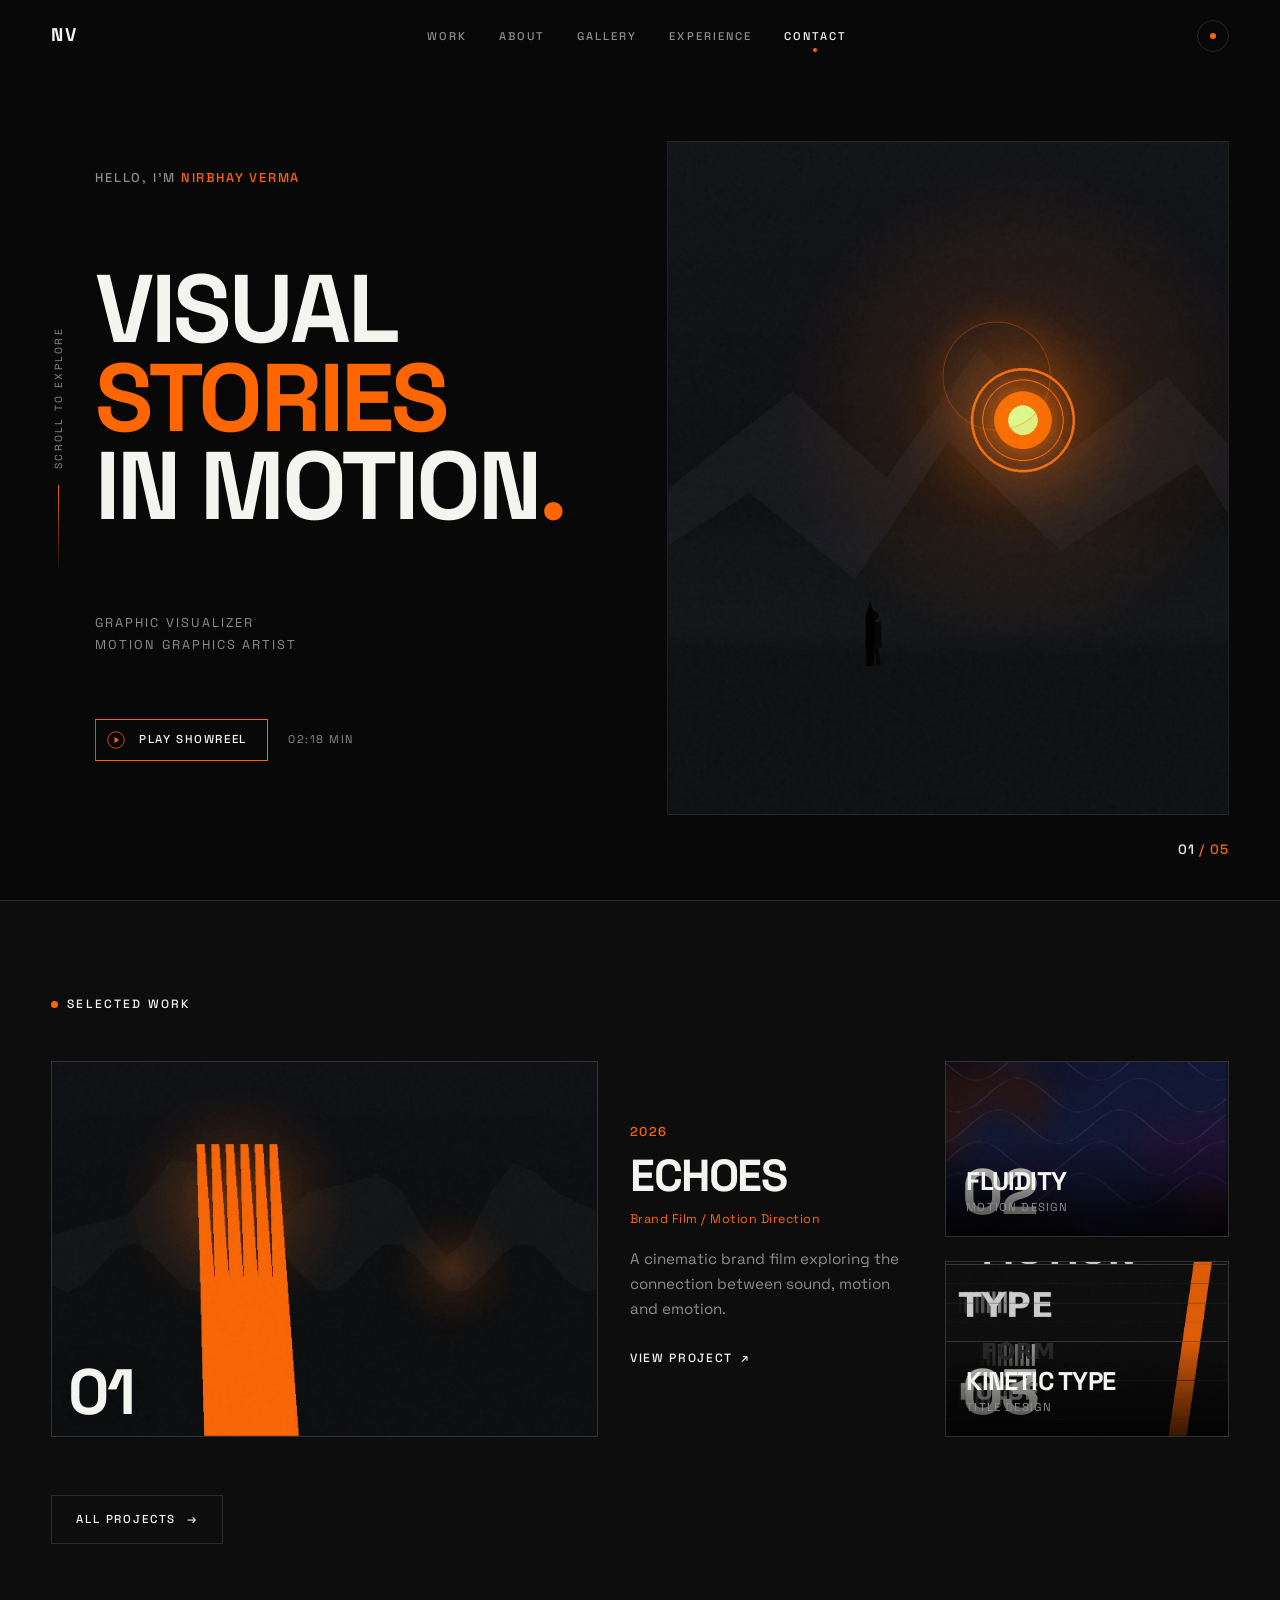
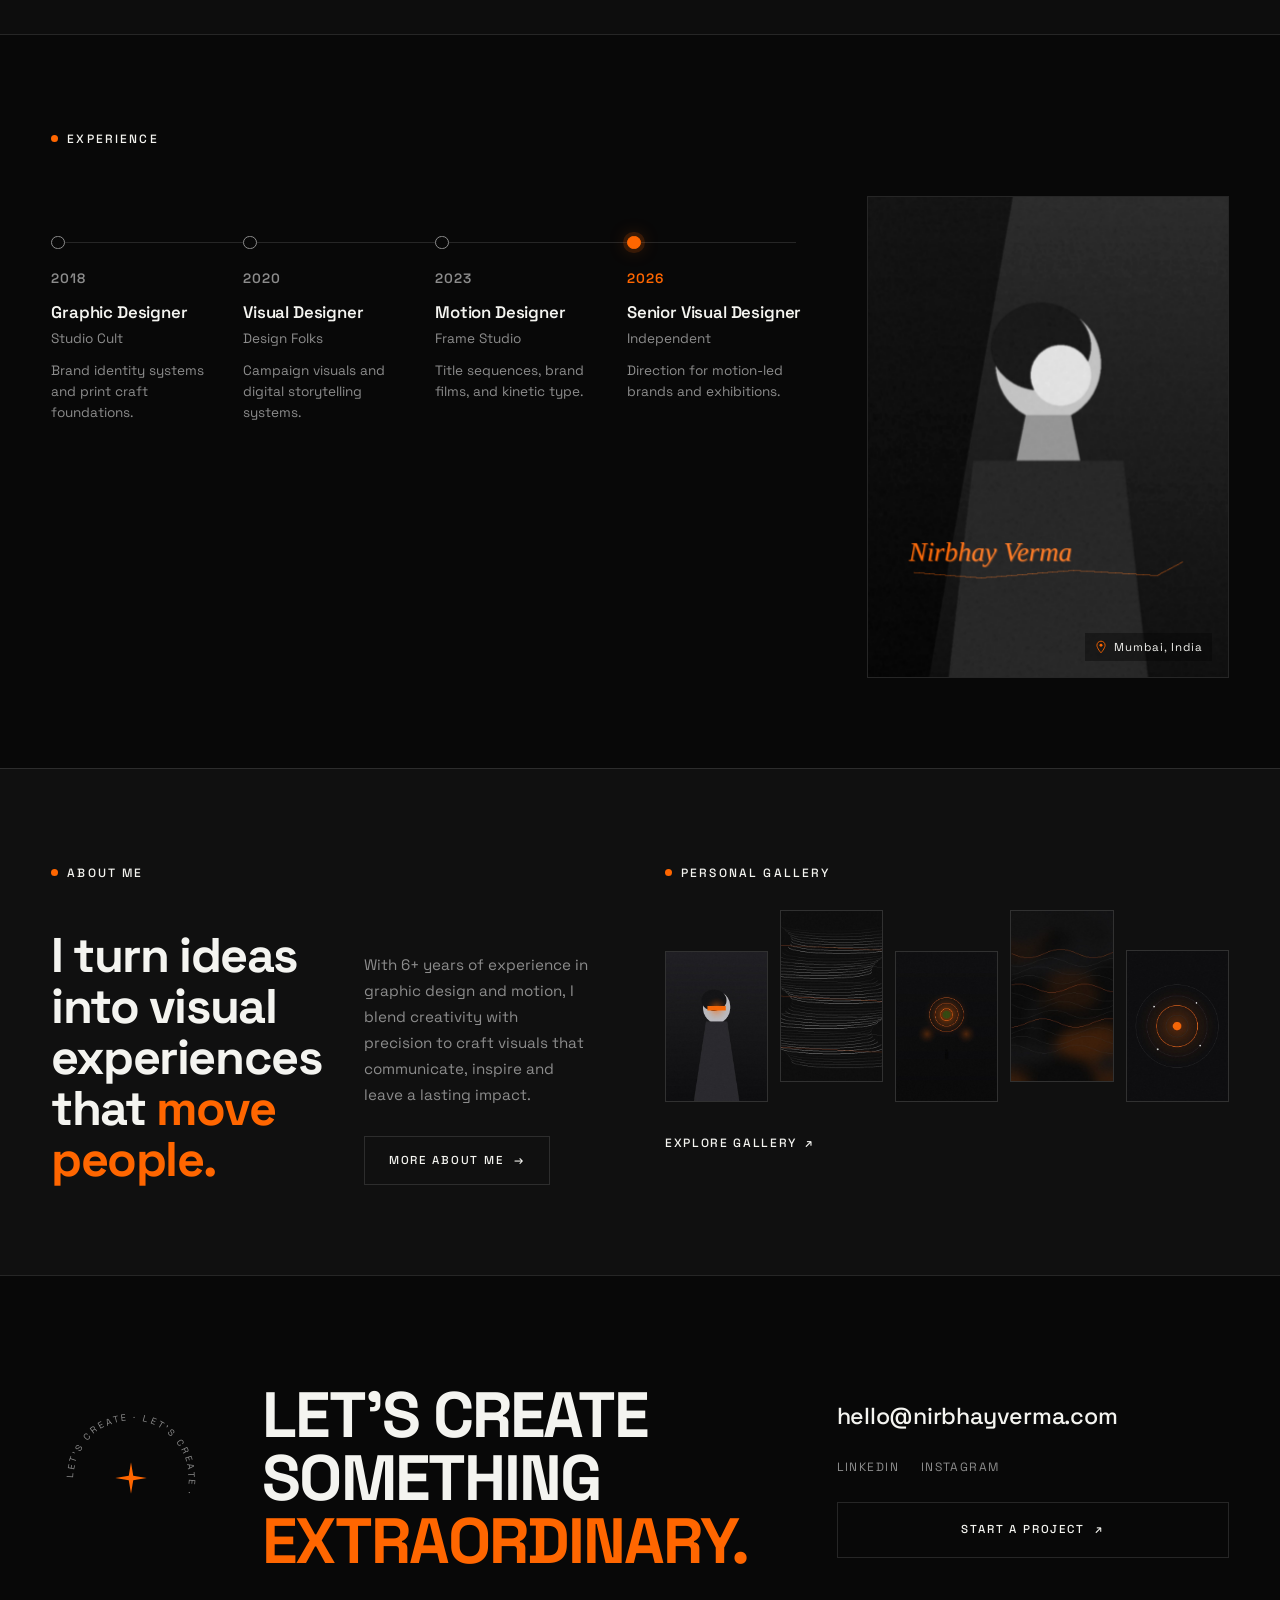
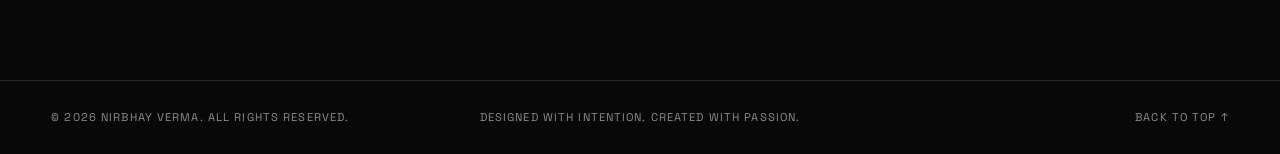
==== commit 3b7e5e0f: "Change email id from aniketvyas to nirbhayverma" ====
--- a/index.html
+++ b/index.html
@@ -396,12 +396,12 @@
         </div>
 
         <div class="contact__aside">
-          <a class="contact__email" href="mailto:hello@aniketvyas.com" data-cursor="button">hello@aniketvyas.com</a>
+          <a class="contact__email" href="mailto:hello@nirbhayverma.com" data-cursor="button">hello@nirbhayverma.com</a>
           <ul class="social-links">
             <li><a href="https://linkedin.com" target="_blank" rel="noopener noreferrer">LinkedIn</a></li>
             <li><a href="https://instagram.com" target="_blank" rel="noopener noreferrer">Instagram</a></li>
           </ul>
-          <a href="mailto:hello@aniketvyas.com" class="btn-outline btn-outline--lg" data-cursor="button">
+          <a href="mailto:hello@nirbhayverma.com" class="btn-outline btn-outline--lg" data-cursor="button">
             Start a Project <span class="arrow" aria-hidden="true">↗</span>
           </a>
         </div>
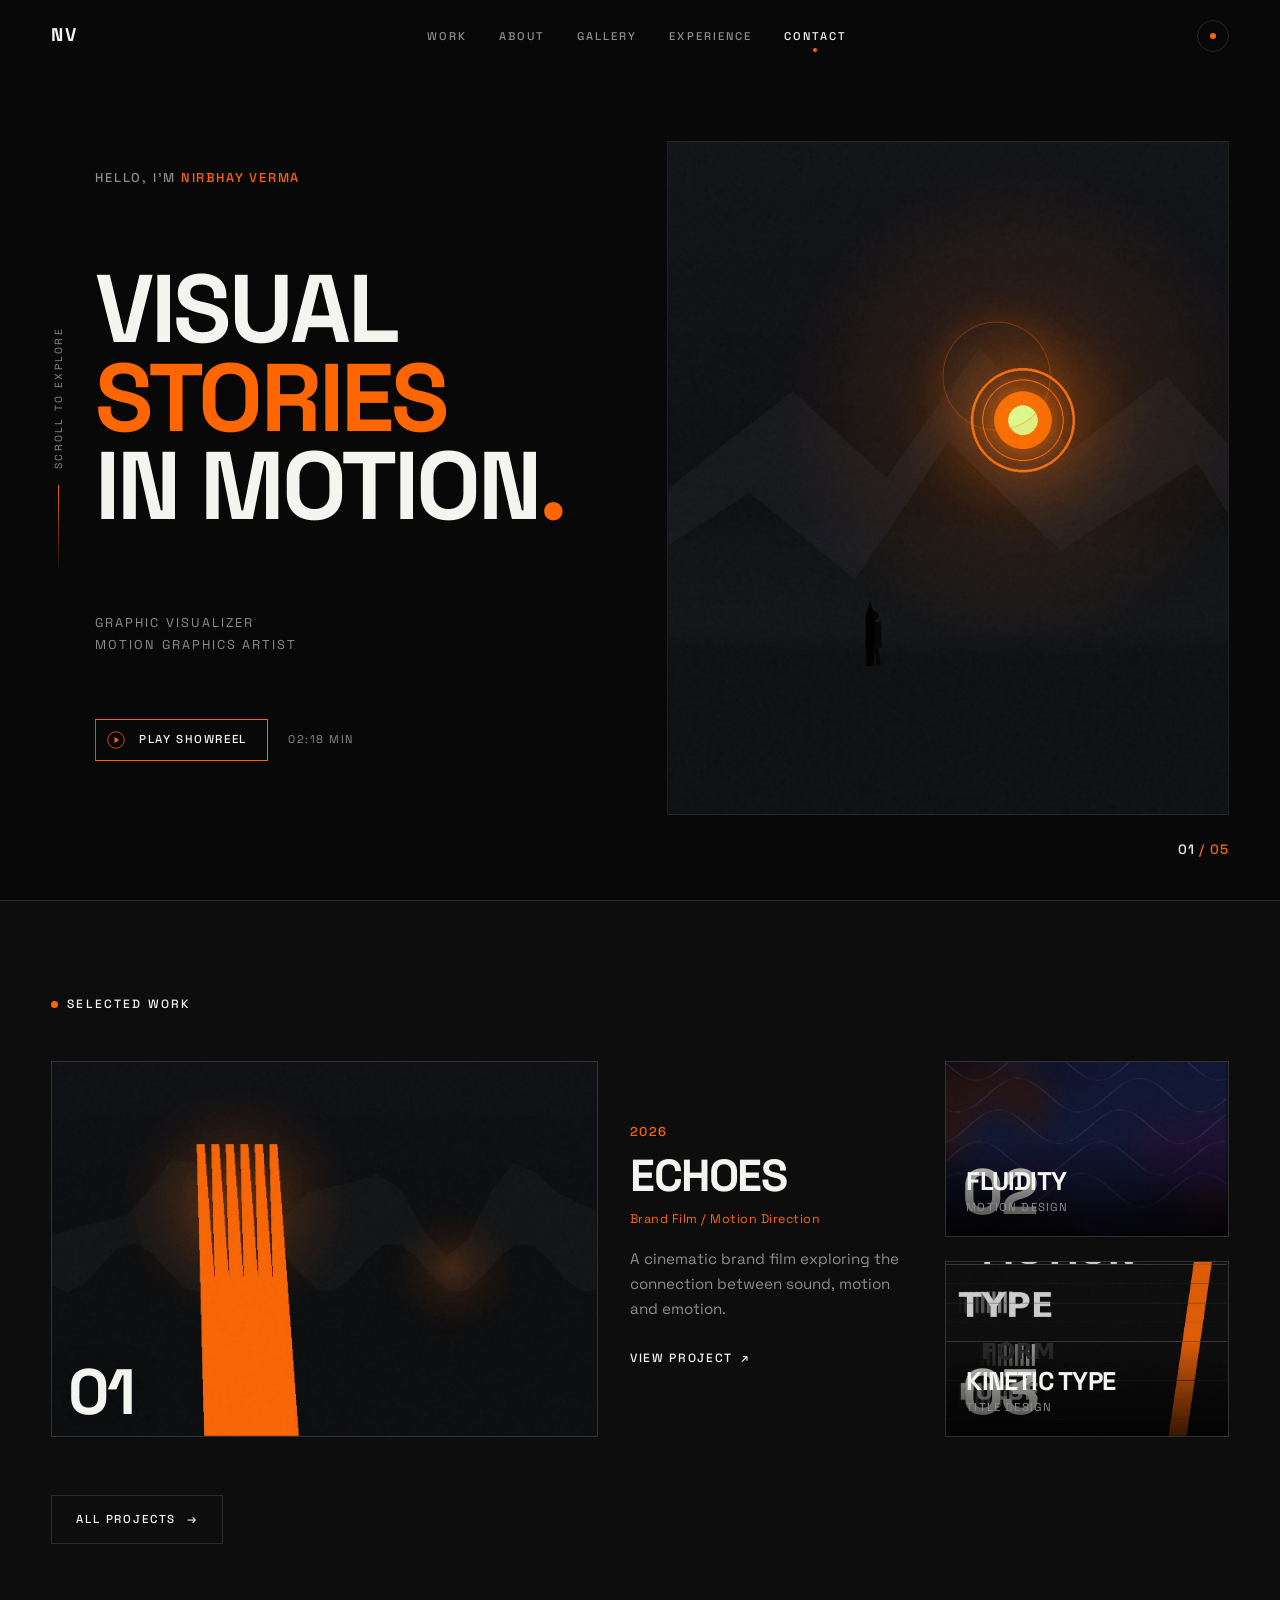
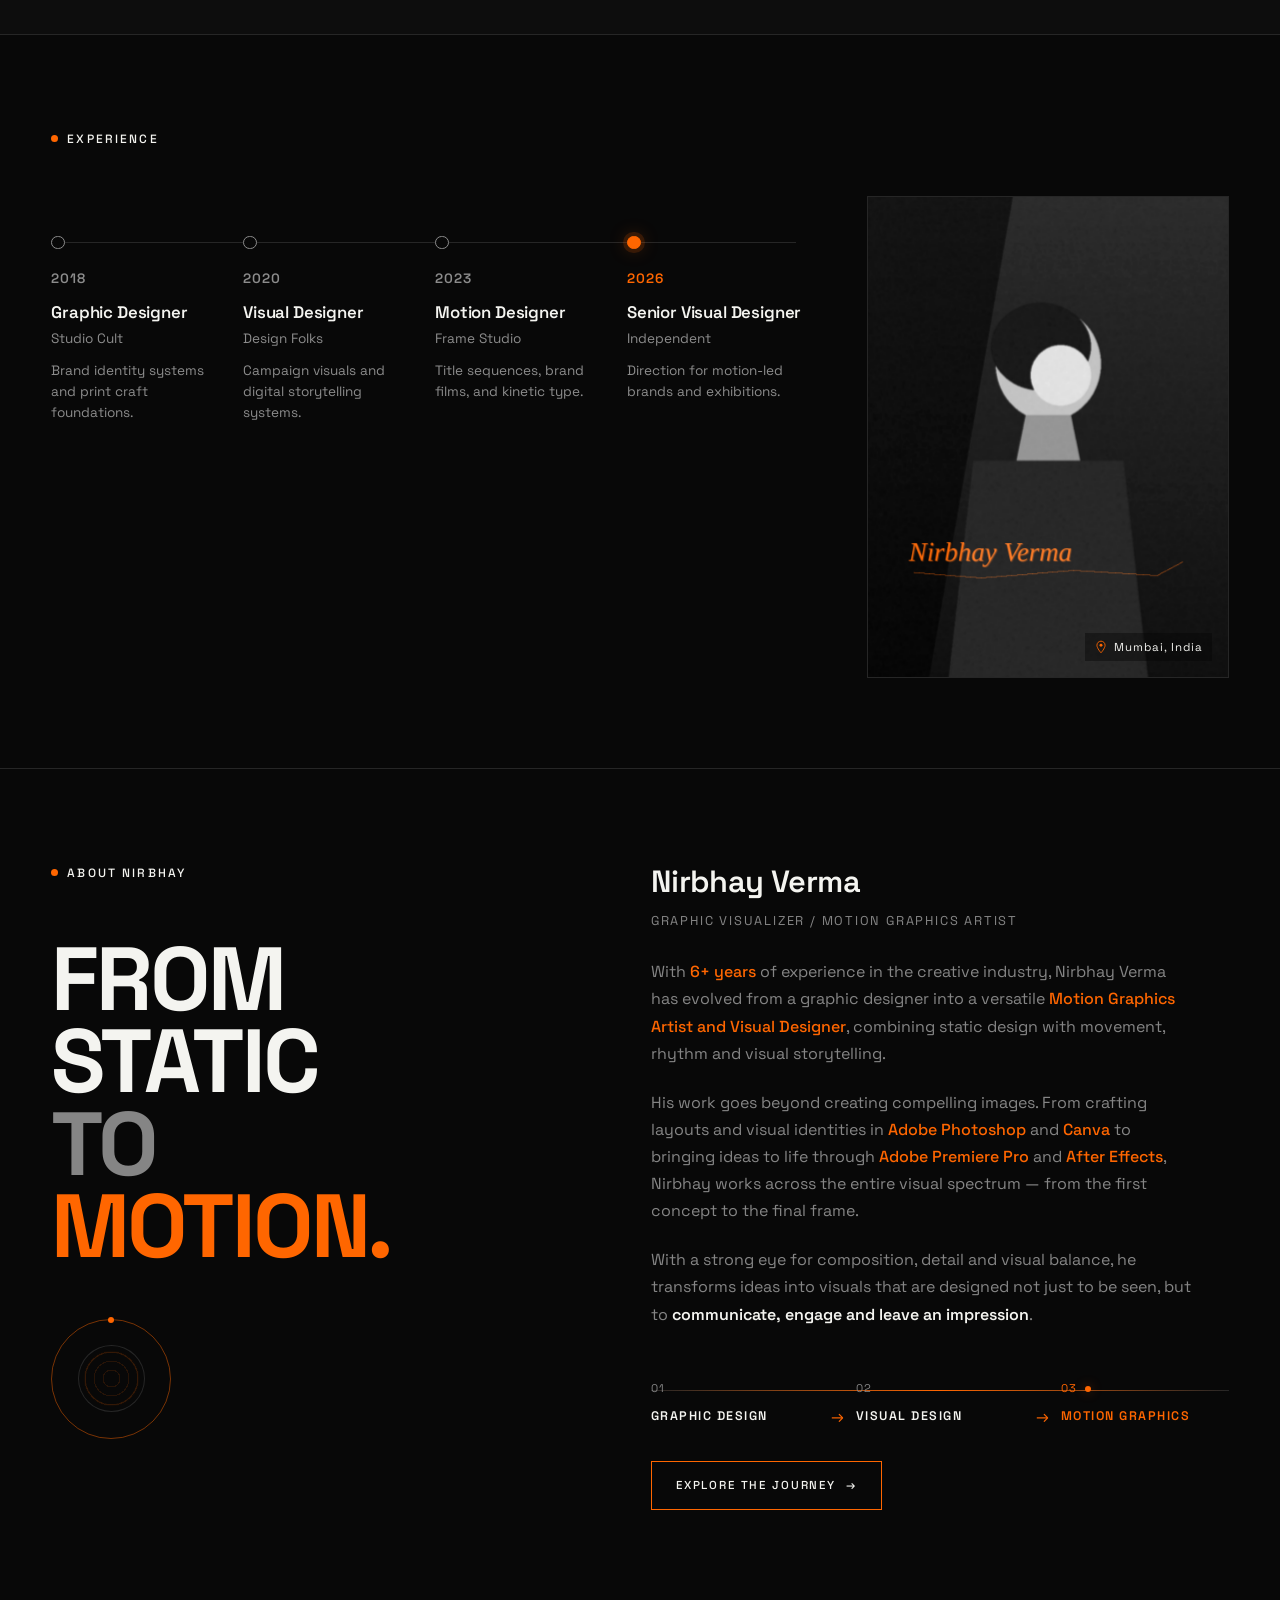
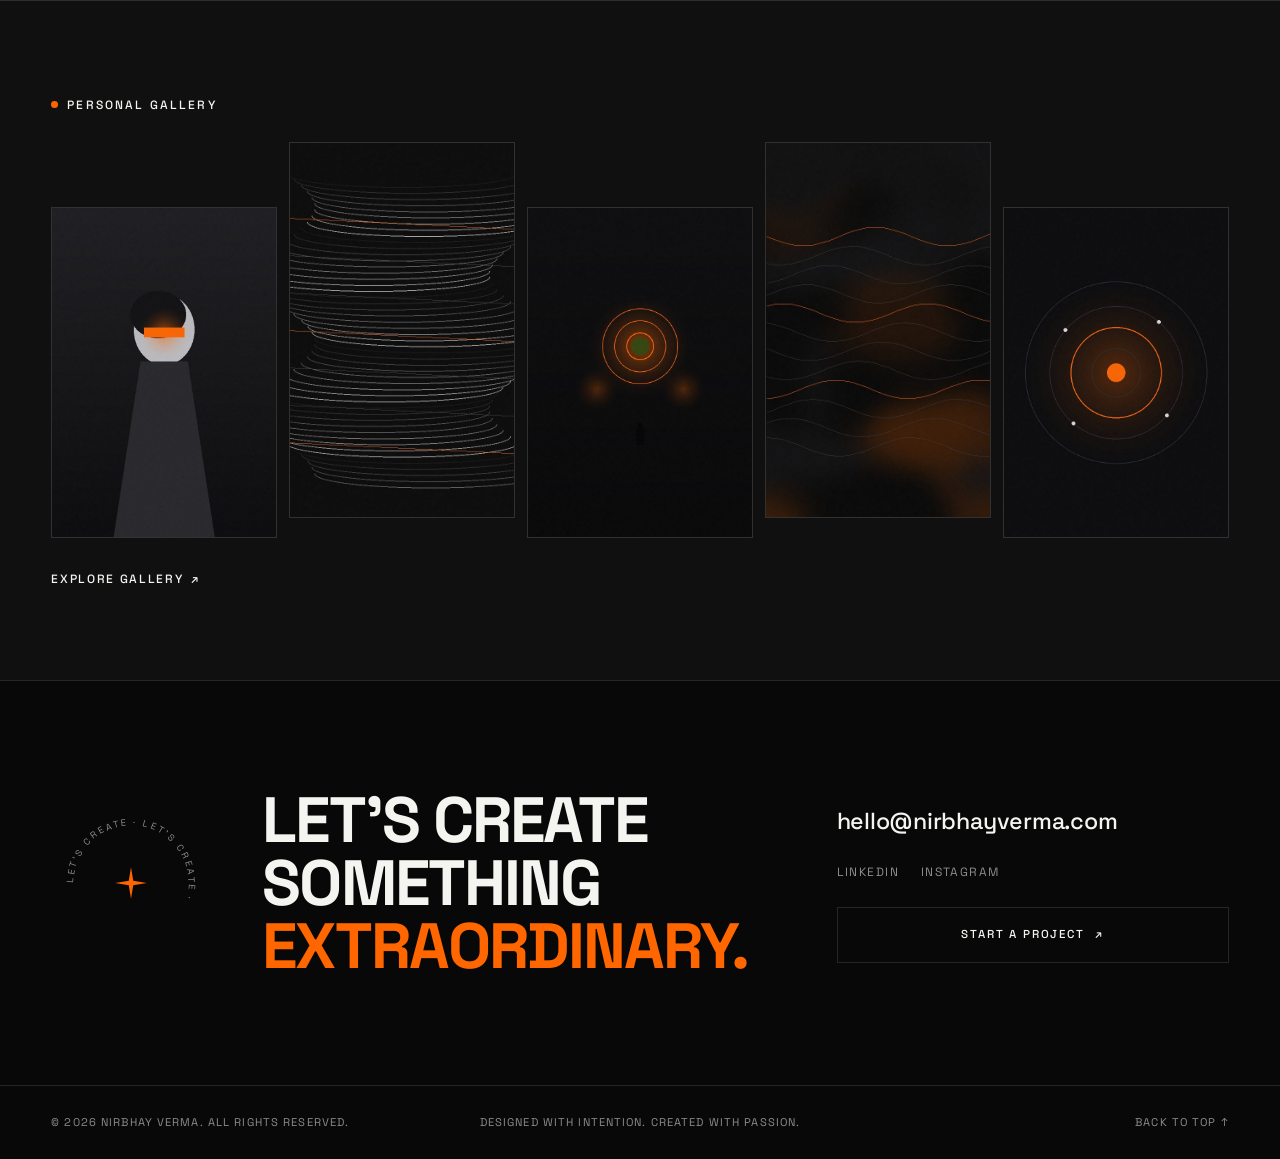
==== commit a3df93f1: "Redesign homepage About into art-directed narrative Replace the conventional About blurb with a two-" ====
--- a/index.html
+++ b/index.html
@@ -28,7 +28,7 @@
       <ul class="nav__links" id="nav-links">
         <li><a href="#work" data-section="work">Work</a></li>
         <li><a href="#about" data-section="about">About</a></li>
-        <li><a href="#gallery" data-section="gallery">Gallery</a></li>
+        <li><a href="gallery.html" data-section="gallery">Gallery</a></li>
         <li><a href="#experience" data-section="experience">Experience</a></li>
         <li><a href="#contact" data-section="contact">Contact</a></li>
       </ul>
@@ -259,110 +259,149 @@
       </div>
     </section>
 
-    <!-- ABOUT + GALLERY -->
-    <section class="about-gallery section" id="about" aria-labelledby="about-heading">
-      <div class="container about-gallery__grid">
-        <div class="about reveal">
-          <h2 id="about-heading" class="section-label"><span class="dot" aria-hidden="true"></span> About Me</h2>
-          <div class="about__body">
-            <p class="about__statement">
-              I turn ideas<br>
-              into visual<br>
-              experiences<br>
-              that <span class="accent">move<br>
-              people.</span>
+    <!-- ABOUT -->
+    <section class="about-section section" id="about" aria-labelledby="about-heading">
+      <div class="container about-section__grid reveal">
+        <div class="about-section__left">
+          <h2 id="about-heading" class="section-label"><span class="dot" aria-hidden="true"></span> About Nirbhay</h2>
+          <p class="about-statement" aria-label="From static to motion">
+            <span class="about-statement__line">From</span>
+            <span class="about-statement__line">Static</span>
+            <span class="about-statement__line about-statement__line--muted">To</span>
+            <span class="about-statement__line about-statement__line--accent">Motion<span class="accent">.</span></span>
+          </p>
+          <div class="about-ornament" aria-hidden="true">
+            <span class="about-ornament__ring"></span>
+            <span class="about-ornament__wave"></span>
+          </div>
+        </div>
+
+        <div class="about-section__right">
+          <header class="about-intro">
+            <h3 class="about-intro__name">Nirbhay Verma</h3>
+            <p class="about-intro__role">Graphic Visualizer / Motion Graphics Artist</p>
+          </header>
+
+          <div class="about-copy">
+            <p class="about-copy__p" data-about-stagger>
+              With <span class="accent">6+ years</span> of experience in the creative industry, Nirbhay Verma has evolved from a graphic designer into a versatile <span class="accent">Motion Graphics Artist and Visual Designer</span>, combining static design with movement, rhythm and visual storytelling.
             </p>
-            <div class="about__copy">
-              <p>
-                With 6+ years of experience in graphic design and motion, I blend creativity
-                with precision to craft visuals that communicate, inspire and leave
-                a lasting impact.
-              </p>
-              <a href="#about" class="btn-outline" data-cursor="button">
-                More About Me <span class="arrow" aria-hidden="true">→</span>
-              </a>
-            </div>
-          </div>
-        </div>
-
-        <div class="gallery reveal" id="gallery" aria-labelledby="gallery-heading">
-          <h2 id="gallery-heading" class="section-label"><span class="dot" aria-hidden="true"></span> Personal Gallery</h2>
-          <div class="gallery__track" role="list">
-            <button
-              class="gallery__item"
-              type="button"
-              role="listitem"
-              data-gallery-index="0"
-              data-title="Neon Visor"
-              data-category="Experimental Portrait"
-              data-year="2025"
-              data-cursor="image"
-              aria-label="Open Neon Visor"
-            >
-              <img src="assets/images/gallery-01.jpg" alt="Abstract portrait with glowing neon visor" width="720" height="980" loading="lazy" decoding="async">
-              <span class="gallery__caption">Neon Visor</span>
-            </button>
-            <button
-              class="gallery__item gallery__item--offset"
-              type="button"
-              role="listitem"
-              data-gallery-index="1"
-              data-title="Pulse Fields"
-              data-category="Motion Study"
-              data-year="2024"
-              data-cursor="image"
-              aria-label="Open Pulse Fields"
-            >
-              <img src="assets/images/gallery-02.jpg" alt="Black and white experimental motion patterns" width="640" height="900" loading="lazy" decoding="async">
-              <span class="gallery__caption">Pulse Fields</span>
-            </button>
-            <button
-              class="gallery__item"
-              type="button"
-              role="listitem"
-              data-gallery-index="2"
-              data-title="Threshold"
-              data-category="Digital Art"
-              data-year="2025"
-              data-cursor="image"
-              aria-label="Open Threshold"
-            >
-              <img src="assets/images/gallery-03.jpg" alt="Silhouette walking into neon portals" width="700" height="960" loading="lazy" decoding="async">
-              <span class="gallery__caption">Threshold</span>
-            </button>
-            <button
-              class="gallery__item gallery__item--offset"
-              type="button"
-              role="listitem"
-              data-gallery-index="3"
-              data-title="Dark Current"
-              data-category="Abstract Form"
-              data-year="2023"
-              data-cursor="image"
-              aria-label="Open Dark Current"
-            >
-              <img src="assets/images/gallery-04.jpg" alt="Abstract flowing dark shapes with orange accents" width="620" height="880" loading="lazy" decoding="async">
-              <span class="gallery__caption">Dark Current</span>
-            </button>
-            <button
-              class="gallery__item"
-              type="button"
-              role="listitem"
-              data-gallery-index="4"
-              data-title="Orbit"
-              data-category="Circular Composition"
-              data-year="2026"
-              data-cursor="image"
-              aria-label="Open Orbit"
-            >
-              <img src="assets/images/gallery-05.jpg" alt="Circular neon composition with orbiting points" width="680" height="940" loading="lazy" decoding="async">
-              <span class="gallery__caption">Orbit</span>
-            </button>
-          </div>
-          <a href="#gallery" class="text-link gallery__explore" data-cursor="button">
-            Explore Gallery <span class="arrow" aria-hidden="true">↗</span>
+            <p class="about-copy__p" data-about-stagger>
+              His work goes beyond creating compelling images. From crafting layouts and visual identities in <span class="about-tool">Adobe Photoshop</span> and <span class="about-tool">Canva</span> to bringing ideas to life through <span class="about-tool">Adobe Premiere Pro</span> and <span class="about-tool">After Effects</span>, Nirbhay works across the entire visual spectrum — from the first concept to the final frame.
+            </p>
+            <p class="about-copy__p about-copy__p--emphasis" data-about-stagger>
+              With a strong eye for composition, detail and visual balance, he transforms ideas into visuals that are designed not just to be seen, but to <strong>communicate, engage and leave an impression</strong>.
+            </p>
+          </div>
+
+          <ol class="about-journey" aria-label="Creative journey">
+            <li class="about-journey__item">
+              <span class="about-journey__num">01</span>
+              <span class="about-journey__label">Graphic Design</span>
+            </li>
+            <li class="about-journey__item" aria-hidden="true">
+              <span class="about-journey__arrow">→</span>
+            </li>
+            <li class="about-journey__item">
+              <span class="about-journey__num">02</span>
+              <span class="about-journey__label">Visual Design</span>
+            </li>
+            <li class="about-journey__item" aria-hidden="true">
+              <span class="about-journey__arrow">→</span>
+            </li>
+            <li class="about-journey__item about-journey__item--active">
+              <span class="about-journey__num">03</span>
+              <span class="about-journey__label">Motion Graphics</span>
+            </li>
+            <li class="about-journey__line" aria-hidden="true"></li>
+          </ol>
+
+          <a href="about.html" class="btn-about" data-cursor="button">
+            Explore the Journey <span class="arrow" aria-hidden="true">→</span>
           </a>
         </div>
+      </div>
+    </section>
+
+    <!-- PERSONAL GALLERY TEASER -->
+    <section class="personal-gallery section" id="gallery" aria-labelledby="gallery-heading">
+      <div class="container reveal">
+        <h2 id="gallery-heading" class="section-label"><span class="dot" aria-hidden="true"></span> Personal Gallery</h2>
+        <div class="gallery__track" role="list">
+          <button
+            class="gallery__item"
+            type="button"
+            role="listitem"
+            data-gallery-index="0"
+            data-title="Neon Visor"
+            data-category="Experimental Portrait"
+            data-year="2025"
+            data-cursor="image"
+            aria-label="Open Neon Visor"
+          >
+            <img src="assets/images/gallery-01.jpg" alt="Abstract portrait with glowing neon visor" width="720" height="980" loading="lazy" decoding="async">
+            <span class="gallery__caption">Neon Visor</span>
+          </button>
+          <button
+            class="gallery__item gallery__item--offset"
+            type="button"
+            role="listitem"
+            data-gallery-index="1"
+            data-title="Pulse Fields"
+            data-category="Motion Study"
+            data-year="2024"
+            data-cursor="image"
+            aria-label="Open Pulse Fields"
+          >
+            <img src="assets/images/gallery-02.jpg" alt="Black and white experimental motion patterns" width="640" height="900" loading="lazy" decoding="async">
+            <span class="gallery__caption">Pulse Fields</span>
+          </button>
+          <button
+            class="gallery__item"
+            type="button"
+            role="listitem"
+            data-gallery-index="2"
+            data-title="Threshold"
+            data-category="Digital Art"
+            data-year="2025"
+            data-cursor="image"
+            aria-label="Open Threshold"
+          >
+            <img src="assets/images/gallery-03.jpg" alt="Silhouette walking into neon portals" width="700" height="960" loading="lazy" decoding="async">
+            <span class="gallery__caption">Threshold</span>
+          </button>
+          <button
+            class="gallery__item gallery__item--offset"
+            type="button"
+            role="listitem"
+            data-gallery-index="3"
+            data-title="Dark Current"
+            data-category="Abstract Form"
+            data-year="2023"
+            data-cursor="image"
+            aria-label="Open Dark Current"
+          >
+            <img src="assets/images/gallery-04.jpg" alt="Abstract flowing dark shapes with orange accents" width="620" height="880" loading="lazy" decoding="async">
+            <span class="gallery__caption">Dark Current</span>
+          </button>
+          <button
+            class="gallery__item"
+            type="button"
+            role="listitem"
+            data-gallery-index="4"
+            data-title="Orbit"
+            data-category="Circular Composition"
+            data-year="2026"
+            data-cursor="image"
+            aria-label="Open Orbit"
+          >
+            <img src="assets/images/gallery-05.jpg" alt="Circular neon composition with orbiting points" width="680" height="940" loading="lazy" decoding="async">
+            <span class="gallery__caption">Orbit</span>
+          </button>
+        </div>
+        <a href="gallery.html" class="text-link gallery__explore" data-cursor="button">
+          Explore Gallery <span class="arrow" aria-hidden="true">↗</span>
+        </a>
       </div>
     </section>
 
--- a/css/style.css
+++ b/css/style.css
@@ -936,39 +936,287 @@
   padding: 0.35rem 0.55rem;
 }
 
-/* About + Gallery -------------------------------------------------------- */
-
-.about-gallery {
+/* About ------------------------------------------------------------------ */
+
+.about-section {
+  border-top: 1px solid var(--border);
+  background: #080808;
+}
+
+.about-section__grid {
+  display: grid;
+  grid-template-columns: minmax(0, 0.95fr) minmax(0, 1.05fr);
+  gap: clamp(2.5rem, 6vw, 5.5rem);
+  align-items: start;
+}
+
+.about-statement {
+  margin-top: 0.5rem;
+  font-size: clamp(3.5rem, 7vw, 6.875rem);
+  font-weight: 700;
+  line-height: 0.92;
+  letter-spacing: -0.035em;
+  text-transform: uppercase;
+}
+
+.about-statement__line {
+  display: block;
+  color: var(--text);
+}
+
+.about-statement__line--muted {
+  color: #858585;
+}
+
+.about-statement__line--accent {
+  color: var(--accent);
+}
+
+.about-ornament {
+  position: relative;
+  width: 7.5rem;
+  height: 7.5rem;
+  margin-top: clamp(2rem, 4vw, 3.5rem);
+}
+
+.about-ornament__ring {
+  position: absolute;
+  inset: 0;
+  border: 1px solid rgba(255, 102, 0, 0.45);
+  border-radius: 50%;
+  animation: aboutSpin 18s linear infinite;
+}
+
+.about-ornament__ring::before {
+  content: "";
+  position: absolute;
+  top: -3px;
+  left: 50%;
+  width: 6px;
+  height: 6px;
+  border-radius: 50%;
+  background: var(--accent);
+  transform: translateX(-50%);
+}
+
+.about-ornament__wave {
+  position: absolute;
+  inset: 22%;
+  border: 1px solid rgba(255, 255, 255, 0.12);
+  border-radius: 50%;
+  background:
+    radial-gradient(circle at 50% 50%, transparent 55%, rgba(255, 102, 0, 0.08) 56%, transparent 62%),
+    repeating-radial-gradient(circle at 50% 50%, transparent 0 8px, rgba(255, 102, 0, 0.12) 8px 9px);
+  animation: aboutPulse 5s ease-in-out infinite alternate;
+}
+
+.about-intro {
+  margin-bottom: 1.75rem;
+}
+
+.about-intro__name {
+  font-size: clamp(1.5rem, 2.4vw, 2rem);
+  font-weight: 600;
+  letter-spacing: -0.02em;
+  margin-bottom: 0.35rem;
+}
+
+.about-intro__role {
+  font-size: 0.8rem;
+  letter-spacing: 0.14em;
+  text-transform: uppercase;
+  color: #858585;
+}
+
+.about-copy {
+  display: grid;
+  gap: 1.35rem;
+  margin-bottom: clamp(2rem, 4vw, 2.75rem);
+}
+
+.about-copy__p {
+  color: #858585;
+  font-size: clamp(1rem, 1.15vw, 1.125rem);
+  line-height: 1.7;
+  max-width: 54ch;
+}
+
+.about-copy__p .accent {
+  color: var(--accent);
+  font-weight: 500;
+}
+
+.about-tool {
+  color: var(--accent);
+  font-weight: 500;
+}
+
+.about-copy__p--emphasis strong {
+  color: var(--text);
+  font-weight: 600;
+}
+
+.about-journey {
+  position: relative;
+  display: grid;
+  grid-template-columns: 1fr auto 1fr auto 1fr;
+  gap: 0.75rem;
+  align-items: start;
+  margin-bottom: 2rem;
+  padding-top: 0.5rem;
+  list-style: none;
+}
+
+.about-journey__line {
+  position: absolute;
+  top: 1.15rem;
+  left: 0;
+  right: 0;
+  height: 1px;
+  background: var(--border);
+  overflow: hidden;
+  pointer-events: none;
+}
+
+.about-journey__line::after {
+  content: "";
+  position: absolute;
+  inset: 0;
+  background: linear-gradient(90deg, transparent, var(--accent), transparent);
+  transform: scaleX(0);
+  transform-origin: left;
+  transition: transform 1.2s var(--ease-out);
+}
+
+.about-section__grid.is-visible .about-journey__line::after,
+.about-journey.is-drawn .about-journey__line::after {
+  transform: scaleX(1);
+}
+
+.about-journey__item {
+  position: relative;
+  z-index: 1;
+  display: flex;
+  flex-direction: column;
+  gap: 0.65rem;
+}
+
+.about-journey__num {
+  font-size: 0.7rem;
+  letter-spacing: 0.14em;
+  color: #858585;
+}
+
+.about-journey__label {
+  font-size: 0.78rem;
+  font-weight: 600;
+  letter-spacing: 0.12em;
+  text-transform: uppercase;
+  color: var(--text);
+}
+
+.about-journey__item--active .about-journey__num,
+.about-journey__item--active .about-journey__label {
+  color: var(--accent);
+}
+
+.about-journey__item--active .about-journey__num::after {
+  content: "";
+  display: inline-block;
+  width: 6px;
+  height: 6px;
+  margin-left: 0.45rem;
+  border-radius: 50%;
+  background: var(--accent);
+  box-shadow: 0 0 12px rgba(255, 102, 0, 0.45);
+  vertical-align: middle;
+}
+
+.about-journey__arrow {
+  display: block;
+  padding-top: 1.55rem;
+  color: var(--accent);
+  font-size: 1rem;
+}
+
+.btn-about {
+  display: inline-flex;
+  align-items: center;
+  gap: 0.65rem;
+  padding: 0.95rem 1.5rem;
+  border: 1px solid var(--accent);
+  font-size: 0.72rem;
+  font-weight: 500;
+  letter-spacing: 0.16em;
+  text-transform: uppercase;
+  color: var(--text);
+  transition: background 0.3s ease, color 0.3s ease;
+}
+
+.btn-about .arrow {
+  display: inline-block;
+  transition: transform 0.3s var(--ease);
+}
+
+.btn-about:hover {
+  background: var(--accent);
+  color: #000;
+}
+
+.btn-about:hover .arrow {
+  transform: translateX(6px);
+}
+
+/* Staggered about copy when parent is visible */
+.about-copy__p {
+  opacity: 0;
+  transform: translateY(28px);
+  transition: opacity 0.7s var(--ease-out), transform 0.7s var(--ease-out);
+}
+
+.about-section__grid.is-visible .about-copy__p:nth-child(1) {
+  opacity: 1;
+  transform: none;
+  transition-delay: 0.15s;
+}
+
+.about-section__grid.is-visible .about-copy__p:nth-child(2) {
+  opacity: 1;
+  transform: none;
+  transition-delay: 0.3s;
+}
+
+.about-section__grid.is-visible .about-copy__p:nth-child(3) {
+  opacity: 1;
+  transform: none;
+  transition-delay: 0.45s;
+}
+
+.about-statement__line {
+  opacity: 0;
+  transform: translateY(40px);
+  transition: opacity 0.8s var(--ease-out), transform 0.8s var(--ease-out);
+}
+
+.about-section__grid.is-visible .about-statement__line:nth-child(1) { opacity: 1; transform: none; transition-delay: 0.05s; }
+.about-section__grid.is-visible .about-statement__line:nth-child(2) { opacity: 1; transform: none; transition-delay: 0.12s; }
+.about-section__grid.is-visible .about-statement__line:nth-child(3) { opacity: 1; transform: none; transition-delay: 0.2s; color: #858585; }
+.about-section__grid.is-visible .about-statement__line:nth-child(4) { opacity: 1; transform: none; transition-delay: 0.28s; }
+
+@keyframes aboutSpin {
+  to { transform: rotate(360deg); }
+}
+
+@keyframes aboutPulse {
+  from { opacity: 0.55; transform: scale(0.96); }
+  to { opacity: 1; transform: scale(1.04); }
+}
+
+/* Personal gallery teaser ------------------------------------------------ */
+
+.personal-gallery {
   border-top: 1px solid var(--border);
   background: var(--bg-secondary);
-}
-
-.about-gallery__grid {
-  display: grid;
-  grid-template-columns: minmax(0, 1fr) minmax(0, 1.05fr);
-  gap: clamp(2.5rem, 6vw, 5rem);
-  align-items: start;
-}
-
-.about__body {
-  display: grid;
-  grid-template-columns: minmax(0, 1.1fr) minmax(0, 0.9fr);
-  gap: clamp(1.5rem, 3vw, 2.5rem);
-  align-items: end;
-}
-
-.about__statement {
-  font-size: clamp(2rem, 3.8vw, 3.35rem);
-  font-weight: 700;
-  line-height: 1.05;
-  letter-spacing: -0.03em;
-}
-
-.about__copy p {
-  color: var(--muted);
-  font-size: 0.95rem;
-  line-height: 1.7;
-  margin-bottom: 1.75rem;
 }
 
 .gallery__track {
@@ -1396,10 +1644,21 @@
 
   .reveal-load,
   .reveal,
-  .site-header {
+  .site-header,
+  .about-statement__line,
+  .about-copy__p {
     opacity: 1 !important;
     transform: none !important;
     clip-path: none !important;
+  }
+
+  .about-journey__line::after {
+    transform: scaleX(1) !important;
+  }
+
+  .about-ornament__ring,
+  .about-ornament__wave {
+    animation: none !important;
   }
 
   .hero-visual__media {
--- a/css/responsive.css
+++ b/css/responsive.css
@@ -44,8 +44,13 @@
     width: 100%;
   }
 
-  .about-gallery__grid {
-    grid-template-columns: 1fr;
+  .about-section__grid {
+    grid-template-columns: 1fr;
+    gap: 2.5rem;
+  }
+
+  .about-statement {
+    font-size: clamp(3rem, 6vw, 4.5rem);
   }
 
   .gallery__track {
@@ -119,8 +124,29 @@
     top: 0.2rem;
   }
 
-  .about__body {
-    grid-template-columns: 1fr;
+  .about-journey {
+    grid-template-columns: 1fr;
+    gap: 1.25rem;
+    padding-left: 0;
+  }
+
+  .about-journey__line {
+    display: none;
+  }
+
+  .about-journey__arrow {
+    padding-top: 0;
+    transform: rotate(90deg);
+    width: fit-content;
+  }
+
+  .about-journey__item {
+    padding-left: 1rem;
+    border-left: 1px solid var(--border);
+  }
+
+  .about-journey__item--active {
+    border-left-color: var(--accent);
   }
 
   .site-footer__grid {
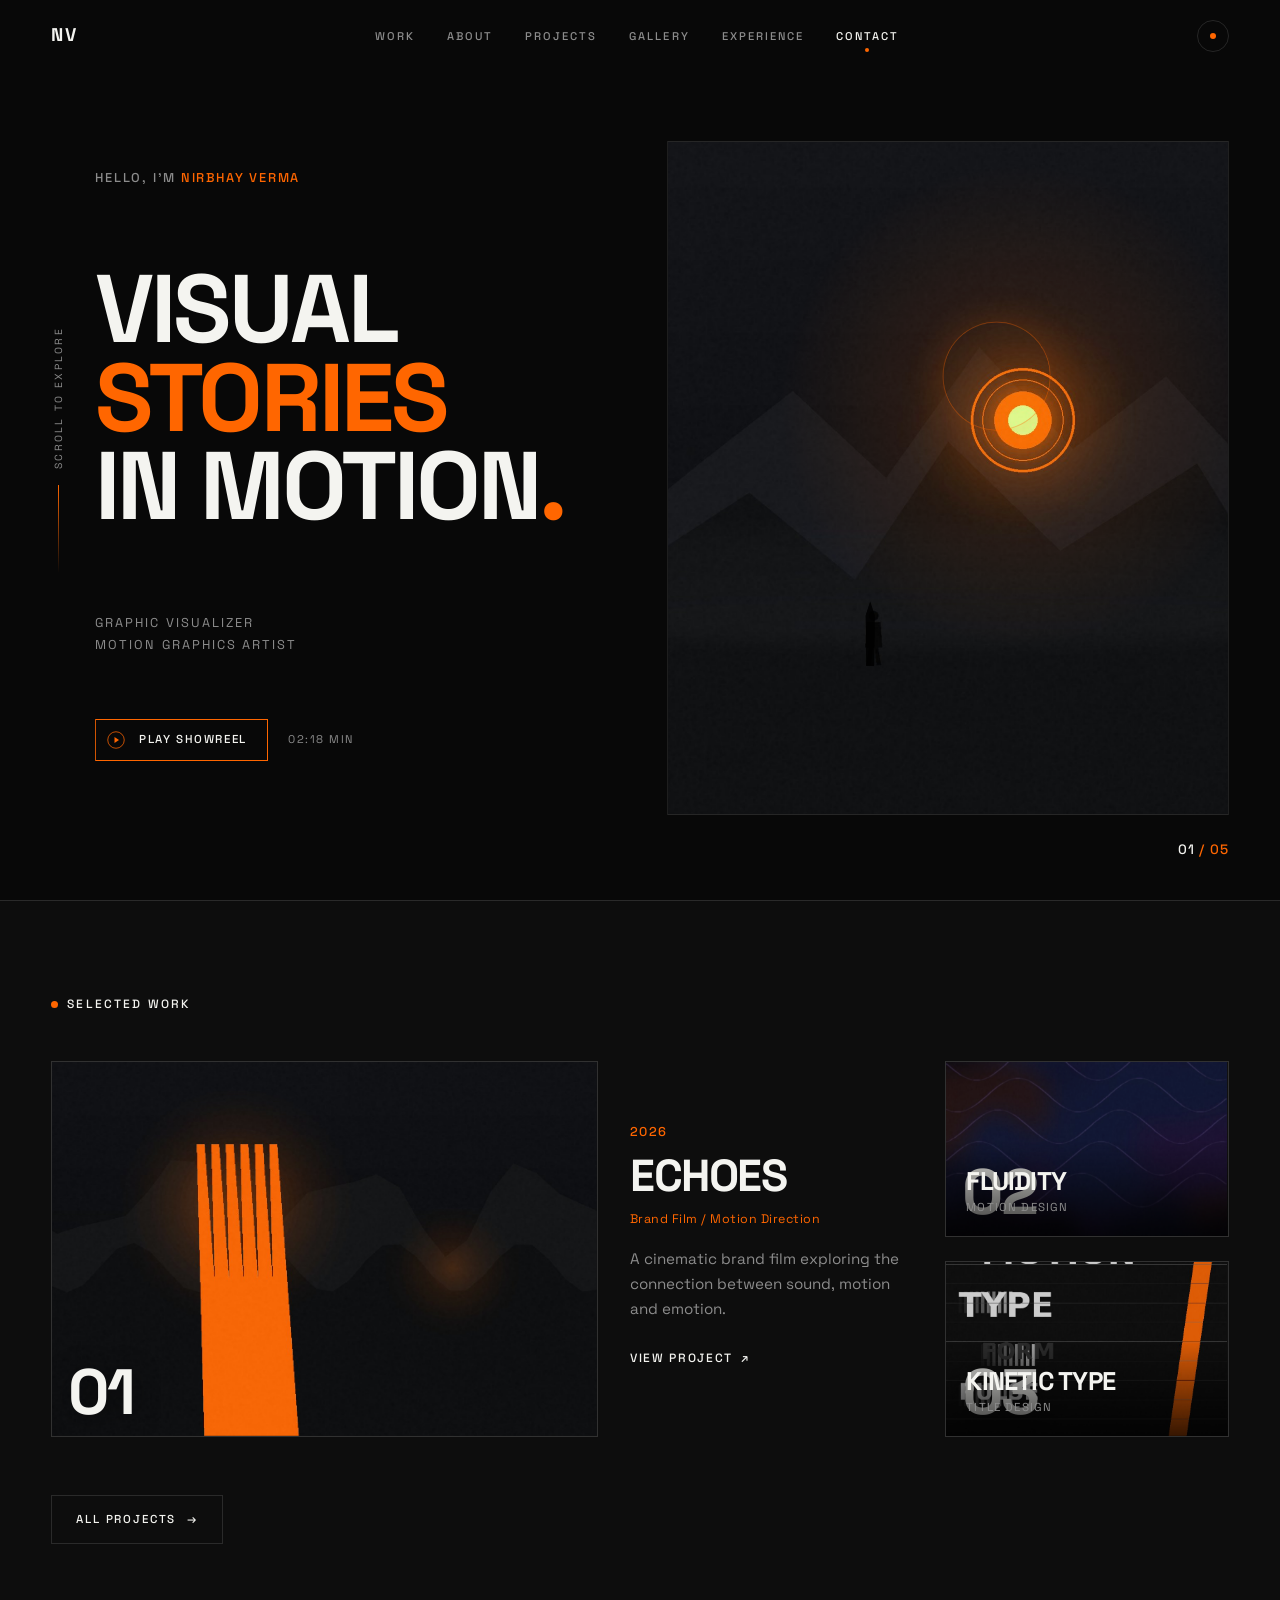
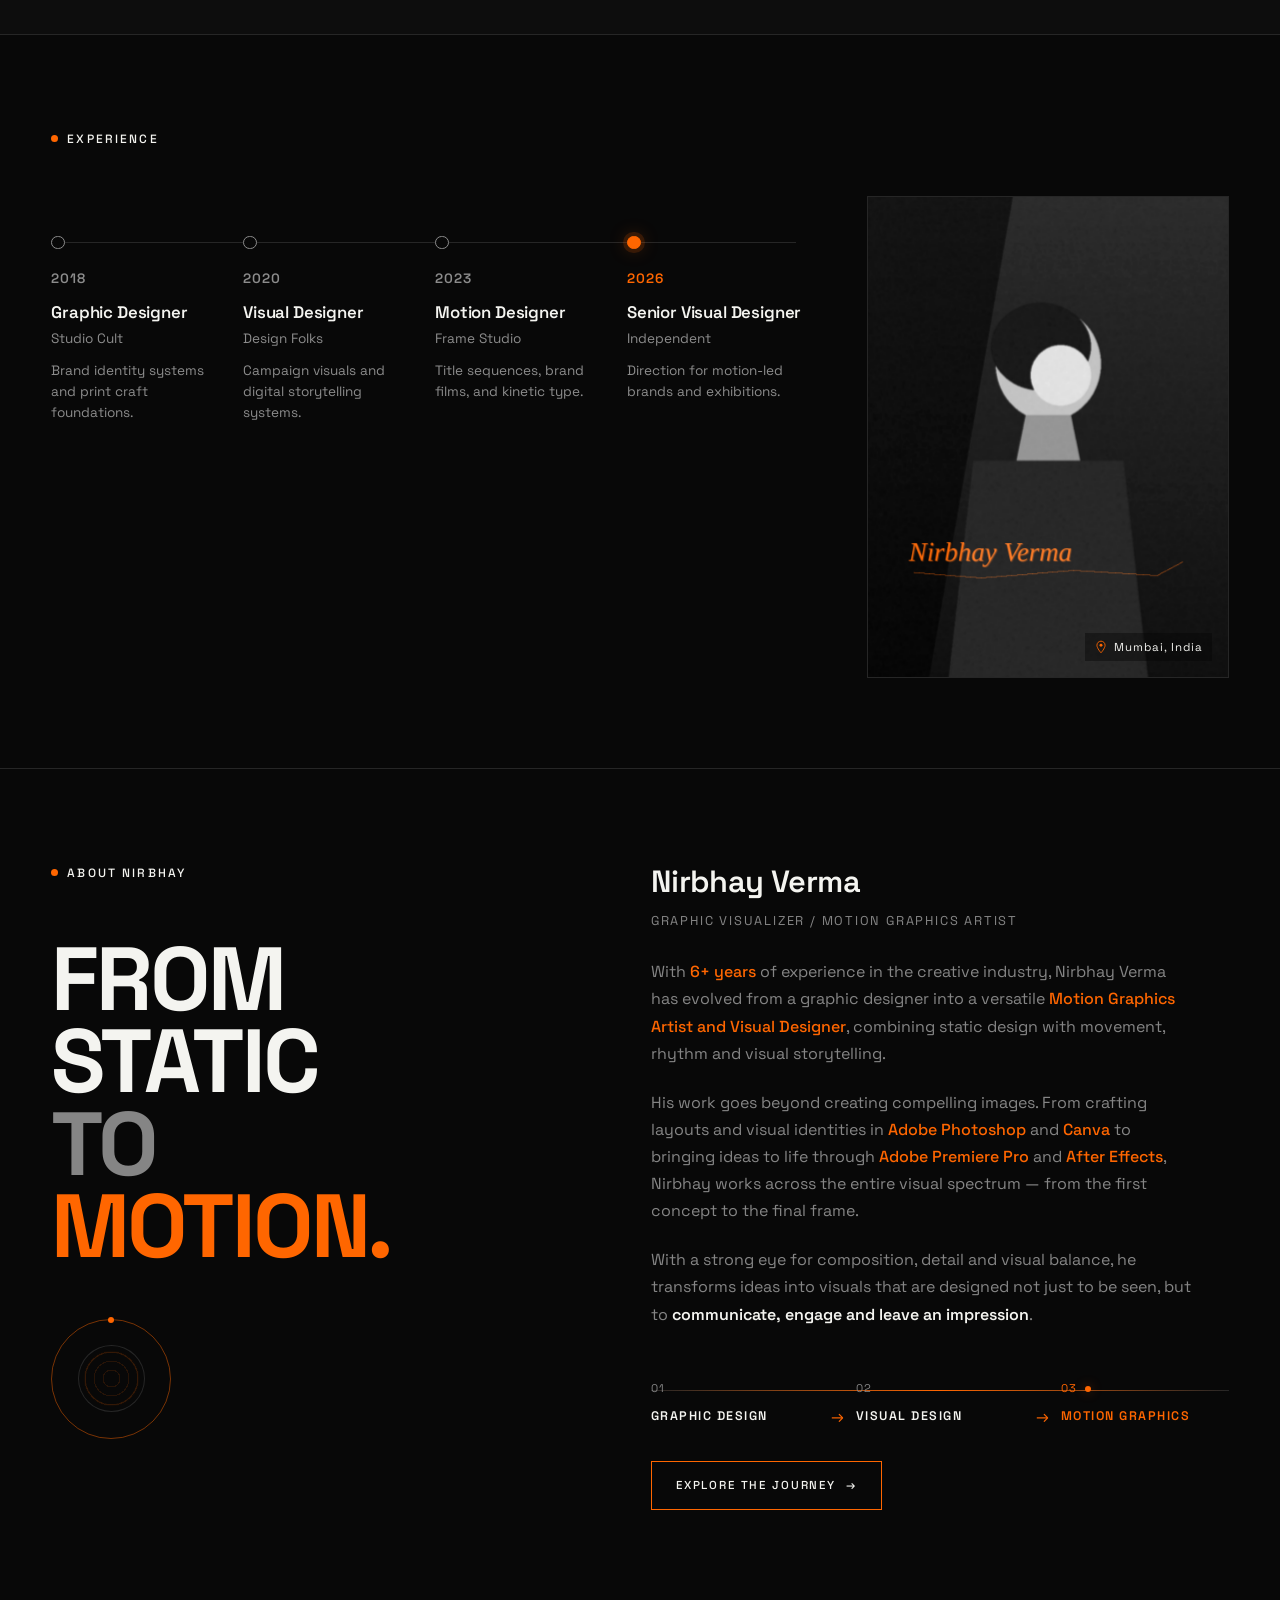
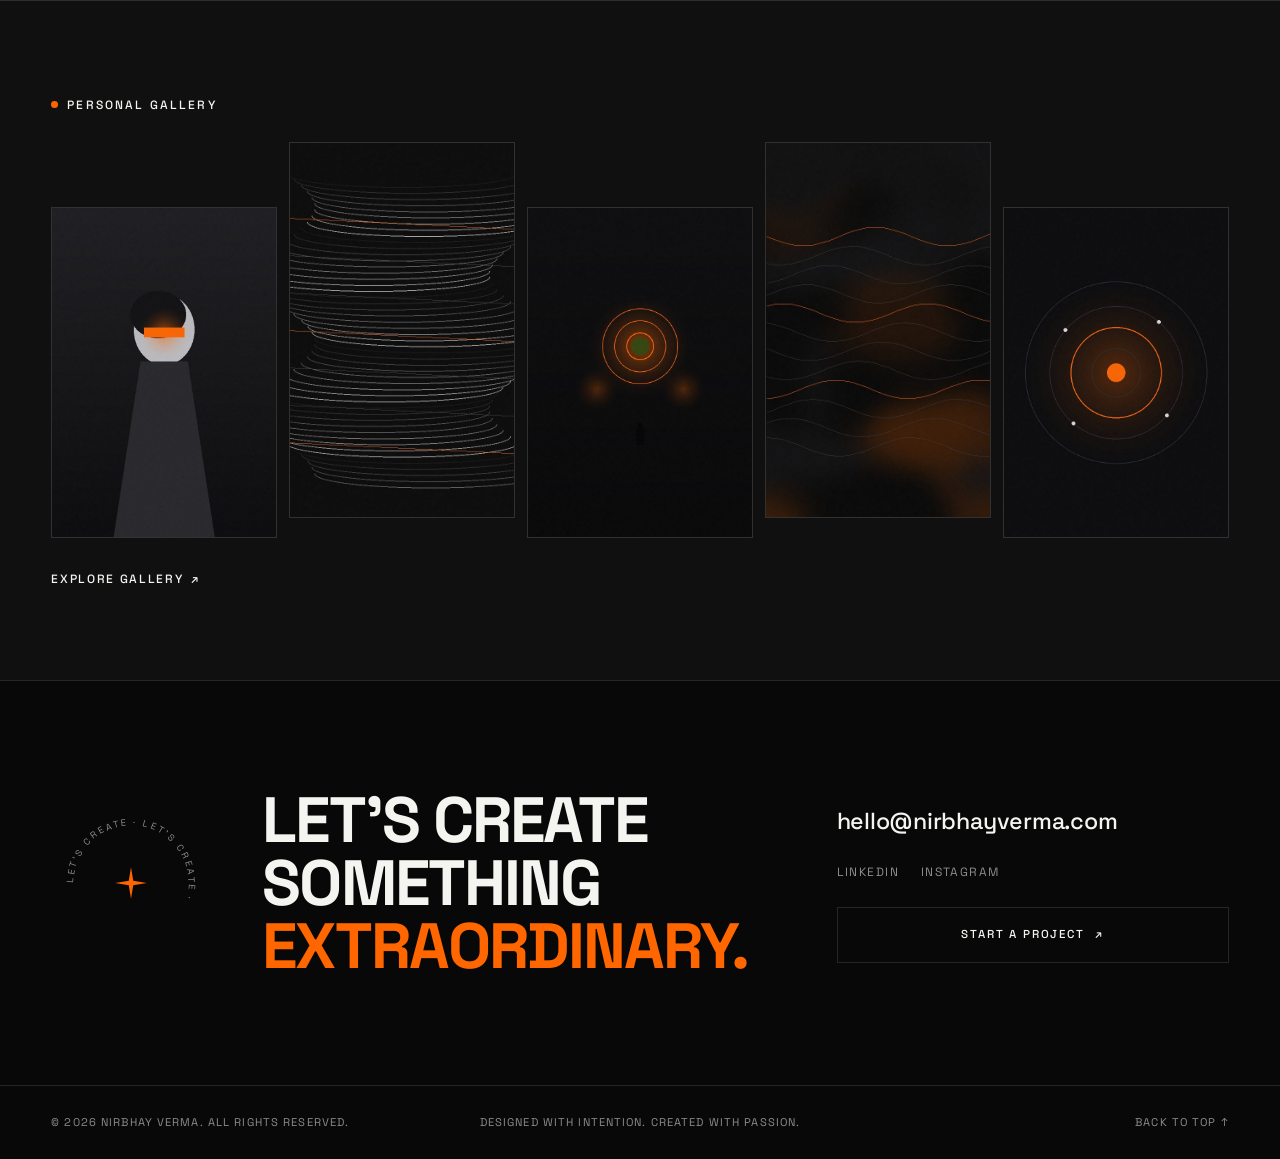
==== commit 45e1c9c1: "Add cinematic projects page with film-reel categories Introduce a dedicated projects page matching t" ====
--- a/index.html
+++ b/index.html
@@ -28,6 +28,7 @@
       <ul class="nav__links" id="nav-links">
         <li><a href="#work" data-section="work">Work</a></li>
         <li><a href="#about" data-section="about">About</a></li>
+        <li><a href="projects.html" data-section="projects">Projects</a></li>
         <li><a href="gallery.html" data-section="gallery">Gallery</a></li>
         <li><a href="#experience" data-section="experience">Experience</a></li>
         <li><a href="#contact" data-section="contact">Contact</a></li>
@@ -110,7 +111,7 @@
         </header>
 
         <div class="work-layout reveal">
-          <a href="#work" class="project-image project-image--featured" data-project-link data-cursor="project">
+          <a href="projects.html#echoes" class="project-image project-image--featured" data-project-link data-cursor="project">
             <img
               src="assets/images/project-echoes.jpg"
               alt="Echoes — cinematic brand film still with neon-lit mountain ridges"
@@ -129,14 +130,14 @@
             <p class="project-desc">
               A cinematic brand film exploring the connection between sound, motion and emotion.
             </p>
-            <a href="#work" class="text-link" data-cursor="button">
+            <a href="projects.html#echoes" class="text-link" data-cursor="button">
               View Project <span class="arrow" aria-hidden="true">↗</span>
             </a>
           </div>
 
           <div class="work-secondary">
             <article class="work-card" data-cursor="project">
-              <a href="#work" class="project-image project-image--secondary">
+              <a href="projects.html#fluidity-film" class="project-image project-image--secondary">
                 <img
                   src="assets/images/project-fluidity.jpg"
                   alt="Fluidity — abstract nebula motion design"
@@ -155,7 +156,7 @@
             </article>
 
             <article class="work-card" data-cursor="project">
-              <a href="#work" class="project-image project-image--secondary">
+              <a href="projects.html#kinetic-type" class="project-image project-image--secondary">
                 <img
                   src="assets/images/project-kinetic.jpg"
                   alt="Kinetic Type — high-contrast title design typography"
@@ -175,7 +176,7 @@
           </div>
 
           <div class="work-footer">
-            <a href="#work" class="btn-outline" data-cursor="button">
+            <a href="projects.html" class="btn-outline" data-cursor="button">
               All Projects <span class="arrow" aria-hidden="true">→</span>
             </a>
           </div>
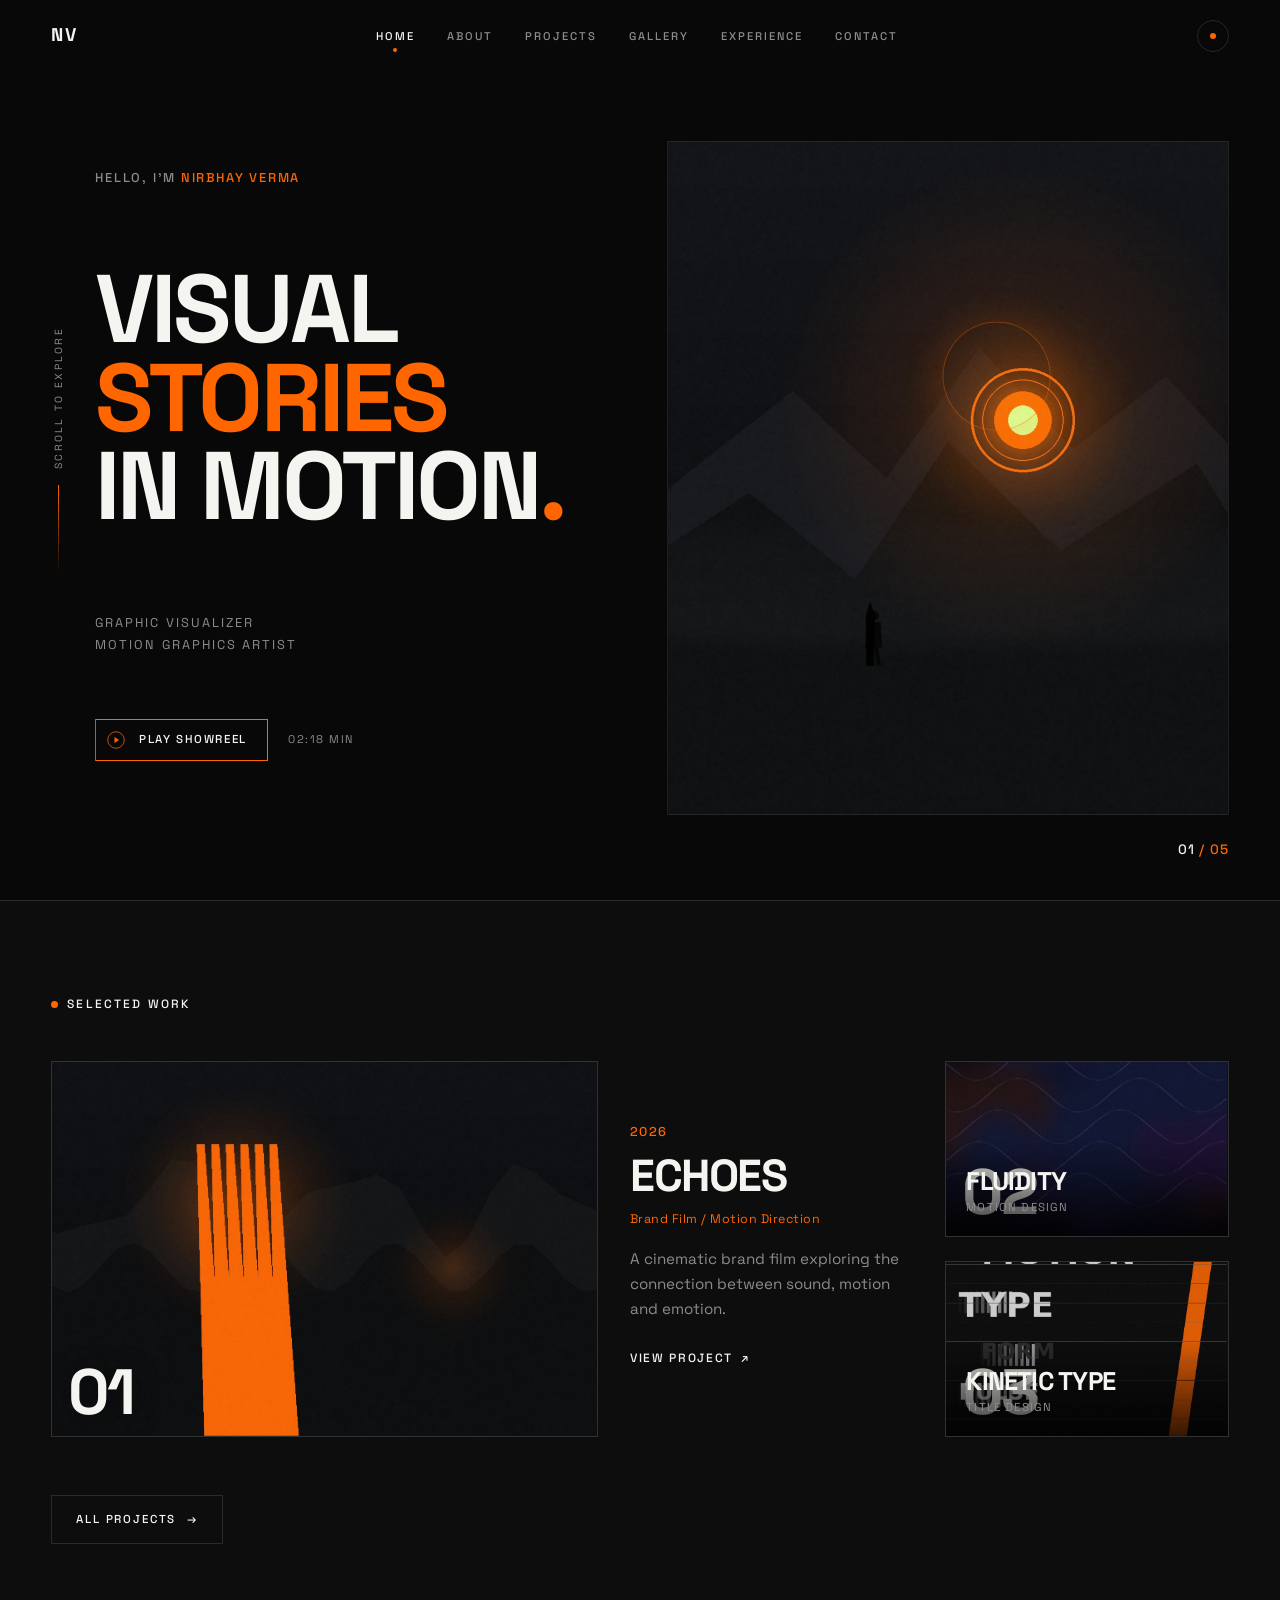
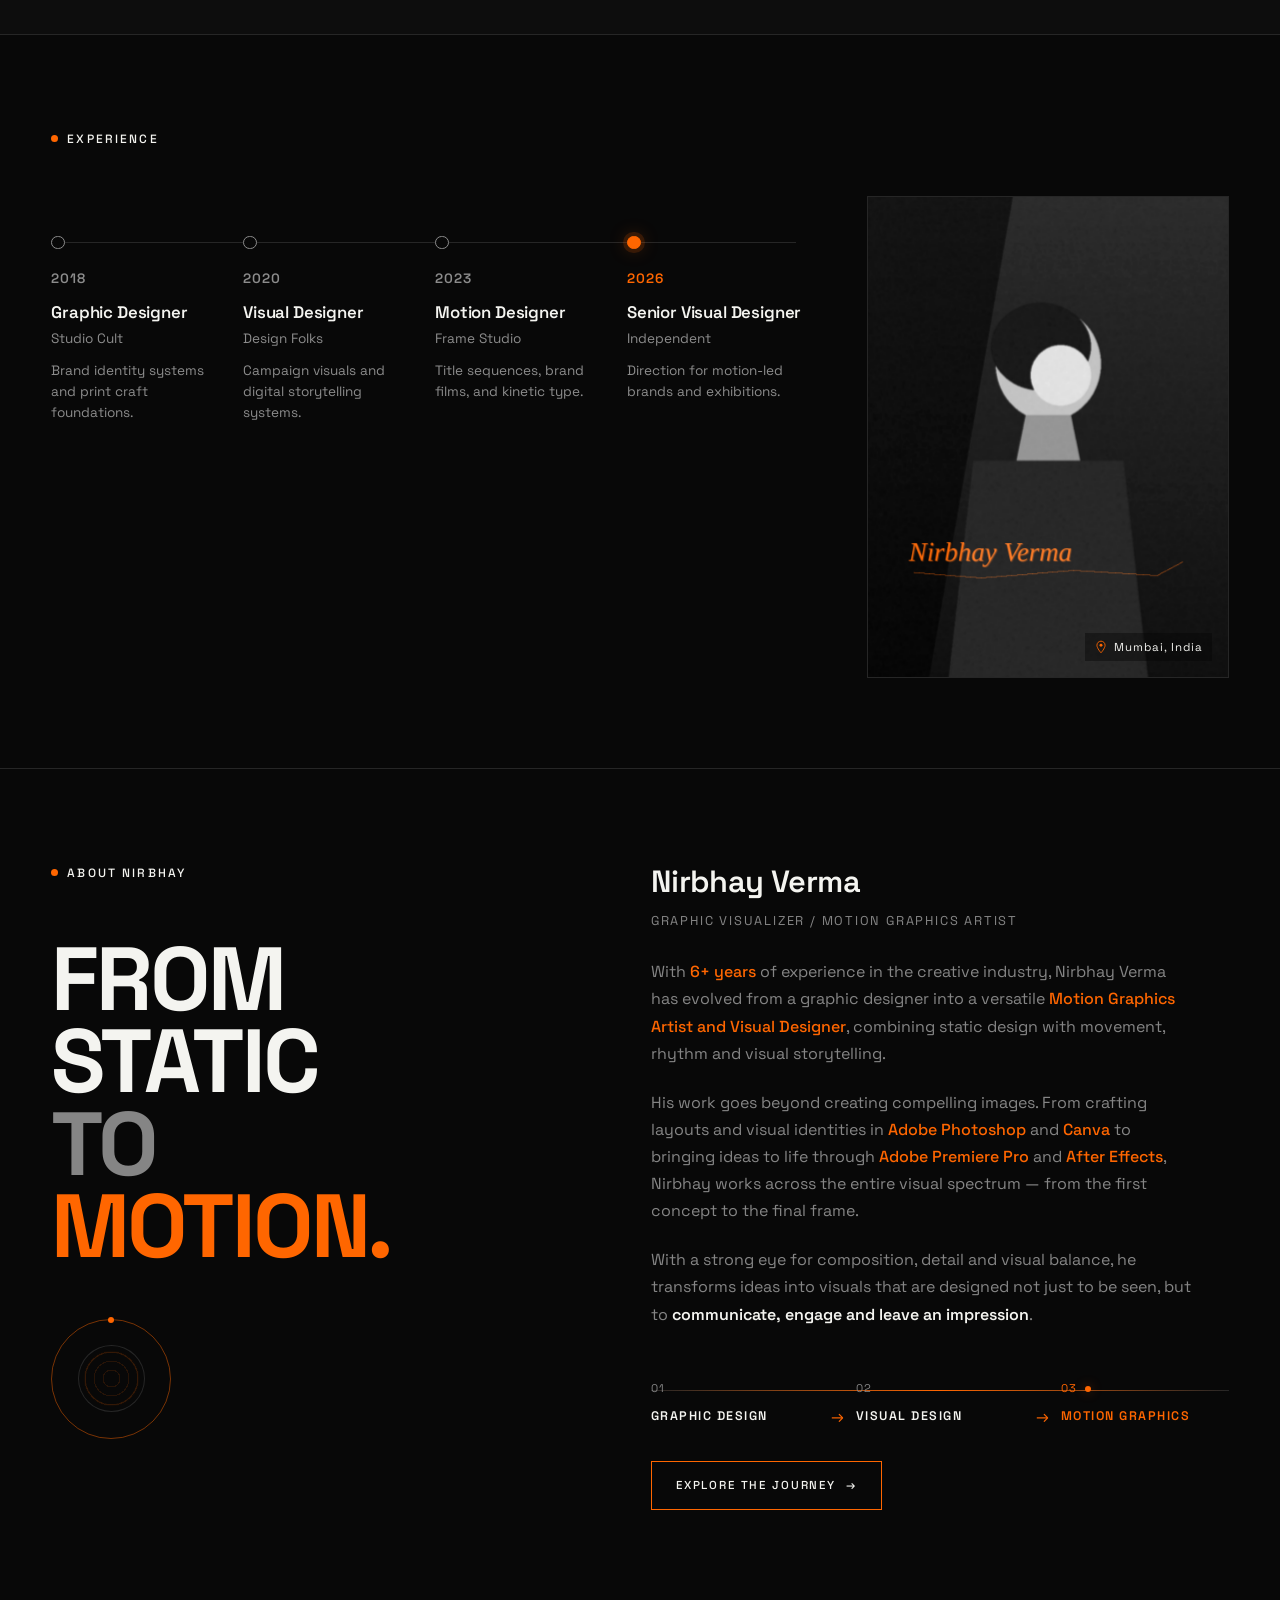
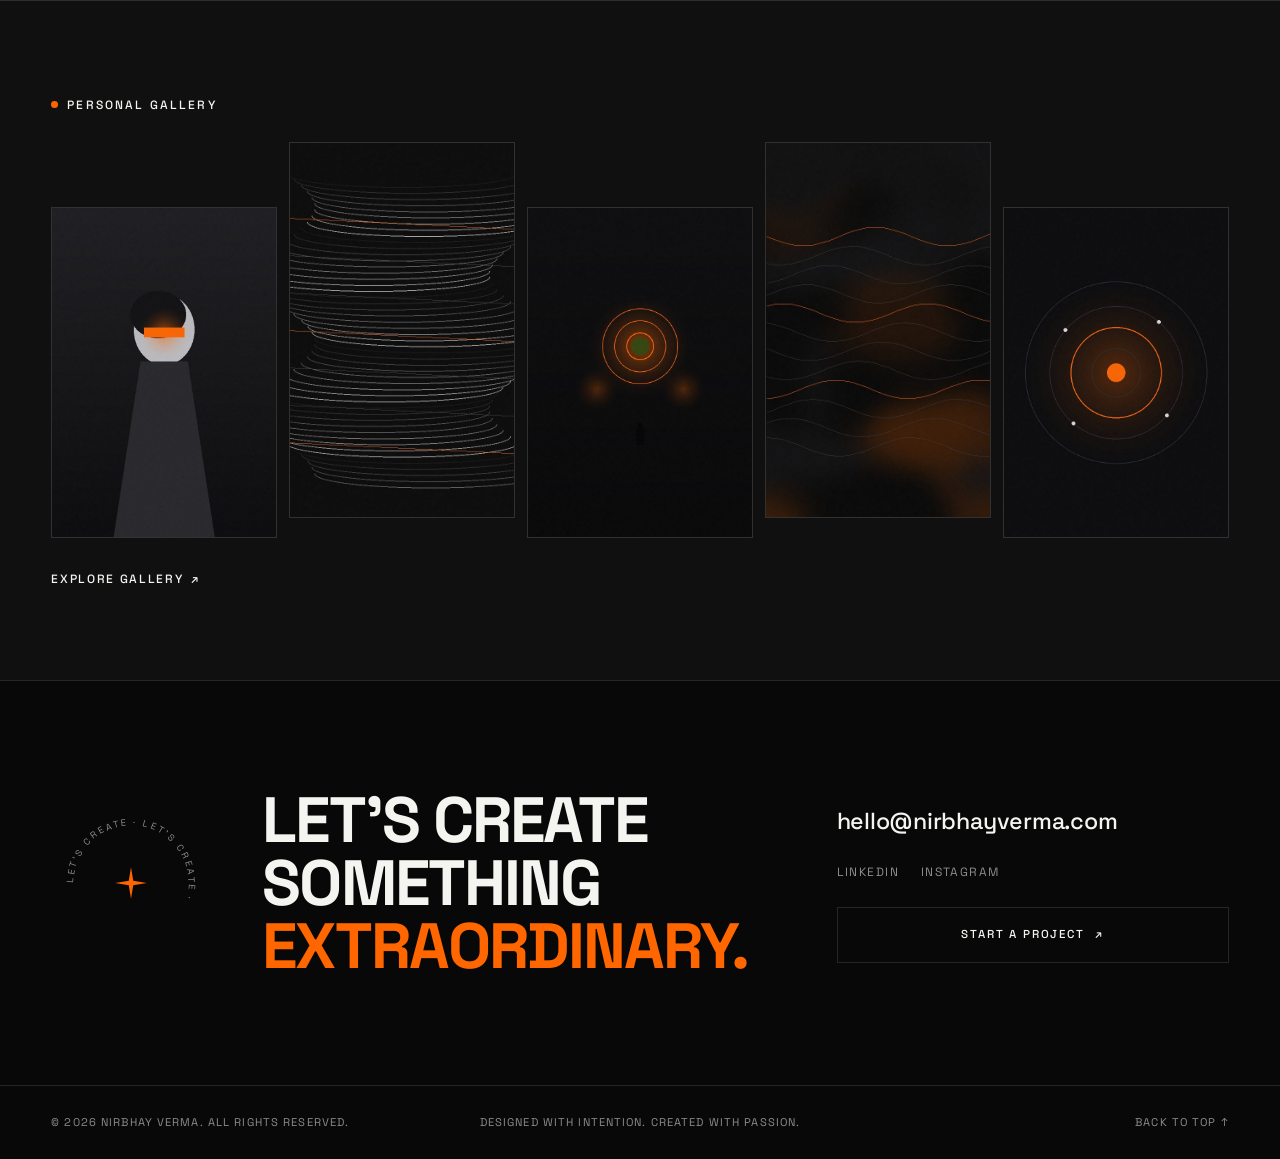
==== commit 1b3565a2: "Share header and footer across pages and drop .html from URLs Load nav and the contact/copyright blo" ====
--- a/index.html
+++ b/index.html
@@ -12,38 +12,16 @@
   <link href="https://fonts.googleapis.com/css2?family=Space+Grotesk:wght@300;400;500;600;700&display=swap" rel="stylesheet">
   <link rel="stylesheet" href="css/style.css">
   <link rel="stylesheet" href="css/responsive.css">
+  <link rel="stylesheet" href="css/chrome.css">
 </head>
-<body>
+<body data-page="home">
   <div class="cursor" aria-hidden="true">
     <span class="cursor__dot"></span>
     <span class="cursor__ring"></span>
     <span class="cursor__label">VIEW</span>
   </div>
 
-  <!-- NAVIGATION -->
-  <header class="site-header" id="top">
-    <nav class="nav" aria-label="Primary">
-      <a href="#top" class="nav__logo" aria-label="Nirbhay Verma home">NV</a>
-
-      <ul class="nav__links" id="nav-links">
-        <li><a href="#work" data-section="work">Work</a></li>
-        <li><a href="#about" data-section="about">About</a></li>
-        <li><a href="projects.html" data-section="projects">Projects</a></li>
-        <li><a href="gallery.html" data-section="gallery">Gallery</a></li>
-        <li><a href="#experience" data-section="experience">Experience</a></li>
-        <li><a href="#contact" data-section="contact">Contact</a></li>
-      </ul>
-
-      <div class="nav__actions">
-        <button class="nav__dot-btn" type="button" aria-label="Toggle interaction mode" title="Interaction">
-          <span class="nav__dot-btn-inner"></span>
-        </button>
-        <button class="nav__menu-toggle" type="button" aria-expanded="false" aria-controls="nav-links" aria-label="Open menu">
-          <span>Menu</span>
-        </button>
-      </div>
-    </nav>
-  </header>
+  <header class="site-header" id="top" data-site-header></header>
 
   <main>
     <!-- HERO -->
@@ -111,7 +89,7 @@
         </header>
 
         <div class="work-layout reveal">
-          <a href="projects.html#echoes" class="project-image project-image--featured" data-project-link data-cursor="project">
+          <a href="projects/#echoes" class="project-image project-image--featured" data-project-link data-cursor="project">
             <img
               src="assets/images/project-echoes.jpg"
               alt="Echoes — cinematic brand film still with neon-lit mountain ridges"
@@ -130,14 +108,14 @@
             <p class="project-desc">
               A cinematic brand film exploring the connection between sound, motion and emotion.
             </p>
-            <a href="projects.html#echoes" class="text-link" data-cursor="button">
+            <a href="projects/#echoes" class="text-link" data-cursor="button">
               View Project <span class="arrow" aria-hidden="true">↗</span>
             </a>
           </div>
 
           <div class="work-secondary">
             <article class="work-card" data-cursor="project">
-              <a href="projects.html#fluidity-film" class="project-image project-image--secondary">
+              <a href="projects/#fluidity-film" class="project-image project-image--secondary">
                 <img
                   src="assets/images/project-fluidity.jpg"
                   alt="Fluidity — abstract nebula motion design"
@@ -156,7 +134,7 @@
             </article>
 
             <article class="work-card" data-cursor="project">
-              <a href="projects.html#kinetic-type" class="project-image project-image--secondary">
+              <a href="projects/#kinetic-type" class="project-image project-image--secondary">
                 <img
                   src="assets/images/project-kinetic.jpg"
                   alt="Kinetic Type — high-contrast title design typography"
@@ -176,7 +154,7 @@
           </div>
 
           <div class="work-footer">
-            <a href="projects.html" class="btn-outline" data-cursor="button">
+            <a href="projects/" class="btn-outline" data-cursor="button">
               All Projects <span class="arrow" aria-hidden="true">→</span>
             </a>
           </div>
@@ -317,7 +295,7 @@
             <li class="about-journey__line" aria-hidden="true"></li>
           </ol>
 
-          <a href="about.html" class="btn-about" data-cursor="button">
+          <a href="about/" class="btn-about" data-cursor="button">
             Explore the Journey <span class="arrow" aria-hidden="true">→</span>
           </a>
         </div>
@@ -400,63 +378,14 @@
             <span class="gallery__caption">Orbit</span>
           </button>
         </div>
-        <a href="gallery.html" class="text-link gallery__explore" data-cursor="button">
+        <a href="gallery/" class="text-link gallery__explore" data-cursor="button">
           Explore Gallery <span class="arrow" aria-hidden="true">↗</span>
         </a>
       </div>
     </section>
-
-    <!-- CONTACT CTA -->
-    <section class="contact section" id="contact" aria-labelledby="contact-heading">
-      <div class="container contact__grid reveal">
-        <div class="contact__badge" aria-hidden="true">
-          <div class="orbit-badge">
-            <svg class="orbit-badge__text" viewBox="0 0 200 200" width="160" height="160">
-              <defs>
-                <path id="circlePath" d="M100,100 m-72,0 a72,72 0 1,1 144,0 a72,72 0 1,1 -144,0"/>
-              </defs>
-              <text>
-                <textPath href="#circlePath" startOffset="0%">LET'S CREATE · LET'S CREATE · </textPath>
-              </text>
-            </svg>
-            <span class="orbit-badge__star">
-              <svg viewBox="0 0 64 64" width="36" height="36" aria-hidden="true">
-                <path d="M32 4 L36 28 L60 32 L36 36 L32 60 L28 36 L4 32 L28 28 Z" fill="currentColor"/>
-              </svg>
-            </span>
-          </div>
-        </div>
-
-        <div class="contact__main">
-          <h2 id="contact-heading" class="contact__title">
-            Let's Create<br>
-            Something<br>
-            <span class="accent">Extraordinary.</span>
-          </h2>
-        </div>
-
-        <div class="contact__aside">
-          <a class="contact__email" href="mailto:hello@nirbhayverma.com" data-cursor="button">hello@nirbhayverma.com</a>
-          <ul class="social-links">
-            <li><a href="https://linkedin.com" target="_blank" rel="noopener noreferrer">LinkedIn</a></li>
-            <li><a href="https://instagram.com" target="_blank" rel="noopener noreferrer">Instagram</a></li>
-          </ul>
-          <a href="mailto:hello@nirbhayverma.com" class="btn-outline btn-outline--lg" data-cursor="button">
-            Start a Project <span class="arrow" aria-hidden="true">↗</span>
-          </a>
-        </div>
-      </div>
-    </section>
   </main>
 
-  <!-- FOOTER -->
-  <footer class="site-footer">
-    <div class="container site-footer__grid">
-      <p class="site-footer__copy">© 2026 Nirbhay Verma. All Rights Reserved.</p>
-      <p class="site-footer__tagline">Designed with intention. Created with passion.</p>
-      <a href="#top" class="site-footer__top" data-cursor="button">Back to Top <span aria-hidden="true">↑</span></a>
-    </div>
-  </footer>
+  <div data-site-footer></div>
 
   <!-- SHOWREEL MODAL -->
   <div class="modal" id="showreel-modal" role="dialog" aria-modal="true" aria-labelledby="showreel-title" hidden>
@@ -496,6 +425,7 @@
     <button class="lightbox__nav lightbox__nav--next" type="button" data-lightbox-next aria-label="Next image">→</button>
   </div>
 
+  <script src="js/site-chrome.js"></script>
   <script src="js/cursor.js" defer></script>
   <script src="js/gallery.js" defer></script>
   <script src="js/animations.js" defer></script>
--- a/css/chrome.css
+++ b/css/chrome.css
@@ -0,0 +1,171 @@
+/* Shared contact + copyright footer used on every page */
+
+.contact {
+  border-top: 1px solid var(--border);
+  padding-block: clamp(5rem, 12vh, 8.5rem);
+}
+
+.contact .container,
+.site-footer .container {
+  width: min(100% - (var(--pad-x) * 2), var(--max, 1440px));
+  margin-inline: auto;
+}
+
+.contact__grid {
+  display: grid;
+  grid-template-columns: auto minmax(0, 1.2fr) minmax(0, 0.9fr);
+  gap: clamp(2rem, 4vw, 3.5rem);
+  align-items: center;
+}
+
+.orbit-badge {
+  position: relative;
+  width: 160px;
+  height: 160px;
+  display: grid;
+  place-items: center;
+}
+
+.orbit-badge__text {
+  position: absolute;
+  inset: 0;
+  animation: chromeOrbitSpin 18s linear infinite;
+}
+
+.orbit-badge__text text {
+  fill: var(--muted, var(--text-muted, #8c8c8c));
+  font-size: 11.5px;
+  font-family: var(--font);
+  letter-spacing: 0.28em;
+  text-transform: uppercase;
+}
+
+.orbit-badge__star {
+  color: var(--accent);
+  display: grid;
+  place-items: center;
+}
+
+.contact__title {
+  font-size: clamp(2.4rem, 5vw, 4.25rem);
+  font-weight: 700;
+  line-height: 0.98;
+  letter-spacing: -0.03em;
+  text-transform: uppercase;
+}
+
+.contact__email {
+  display: inline-block;
+  font-size: clamp(1.1rem, 2vw, 1.45rem);
+  font-weight: 500;
+  letter-spacing: -0.01em;
+  margin-bottom: 1.25rem;
+  transition: color 0.3s ease;
+}
+
+.contact__email:hover { color: var(--accent); }
+
+.social-links {
+  display: flex;
+  flex-wrap: wrap;
+  gap: 1rem 1.35rem;
+}
+
+.social-links a {
+  font-size: 0.75rem;
+  letter-spacing: 0.12em;
+  text-transform: uppercase;
+  color: var(--muted, var(--text-muted, #8c8c8c));
+  transition: color 0.3s ease;
+}
+
+.social-links a:hover { color: var(--accent); }
+
+.contact .btn-outline {
+  display: inline-flex;
+  align-items: center;
+  gap: 0.65rem;
+  padding: 0.95rem 1.5rem;
+  border: 1px solid var(--border);
+  font-size: 0.72rem;
+  font-weight: 500;
+  letter-spacing: 0.16em;
+  text-transform: uppercase;
+  transition: color 0.3s ease, border-color 0.3s ease, background 0.3s ease;
+}
+
+.contact .btn-outline .arrow {
+  display: inline-block;
+  transition: transform 0.35s var(--ease, cubic-bezier(0.22, 1, 0.36, 1));
+}
+
+.contact .btn-outline:hover {
+  color: var(--accent);
+  border-color: var(--accent);
+  background: rgba(255, 102, 0, 0.04);
+}
+
+.contact .btn-outline:hover .arrow { transform: translateX(6px); }
+
+.contact .btn-outline--lg {
+  padding: 1.15rem 1.85rem;
+  width: 100%;
+  justify-content: center;
+  margin-top: 1.5rem;
+}
+
+.site-footer {
+  border-top: 1px solid var(--border);
+  padding-block: 1.75rem;
+}
+
+.site-footer__grid {
+  display: grid;
+  grid-template-columns: 1fr auto 1fr;
+  gap: 1rem;
+  align-items: center;
+  font-size: 0.7rem;
+  letter-spacing: 0.1em;
+  text-transform: uppercase;
+  color: var(--muted, var(--text-muted, #8c8c8c));
+}
+
+.site-footer__tagline { text-align: center; }
+
+.site-footer__top {
+  justify-self: end;
+  color: var(--muted, var(--text-muted, #8c8c8c));
+  transition: color 0.3s ease;
+}
+
+.site-footer__top:hover { color: var(--accent); }
+
+@keyframes chromeOrbitSpin {
+  from { transform: rotate(0deg); }
+  to { transform: rotate(360deg); }
+}
+
+@media (max-width: 1199px) {
+  .contact__grid {
+    grid-template-columns: auto 1fr;
+    grid-template-areas:
+      "badge title"
+      "aside aside";
+  }
+  .contact__badge { grid-area: badge; }
+  .contact__main { grid-area: title; }
+  .contact__aside { grid-area: aside; }
+}
+
+@media (max-width: 900px) {
+  .site-footer__grid {
+    grid-template-columns: 1fr;
+    text-align: center;
+    gap: 0.75rem;
+  }
+  .site-footer__top { justify-self: center; }
+}
+
+@media (prefers-reduced-motion: reduce) {
+  .orbit-badge__text { animation: none; }
+}
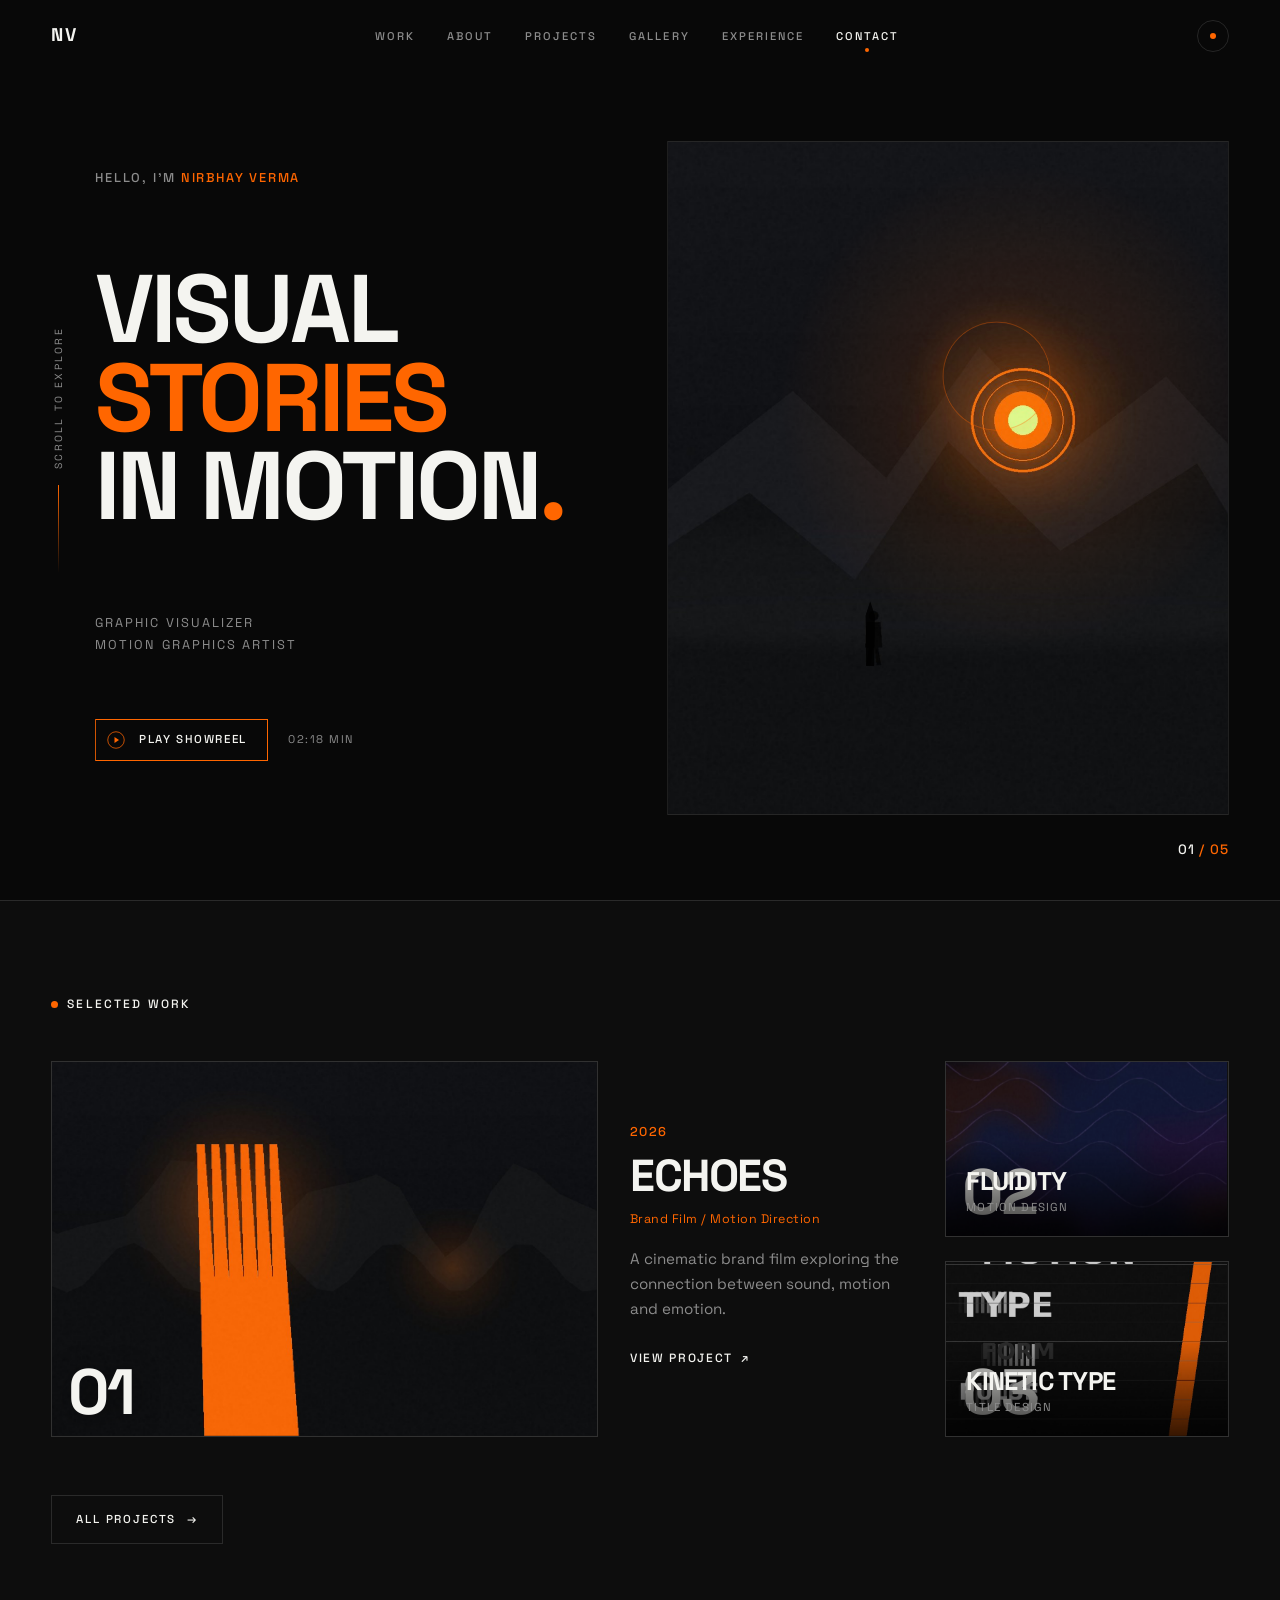
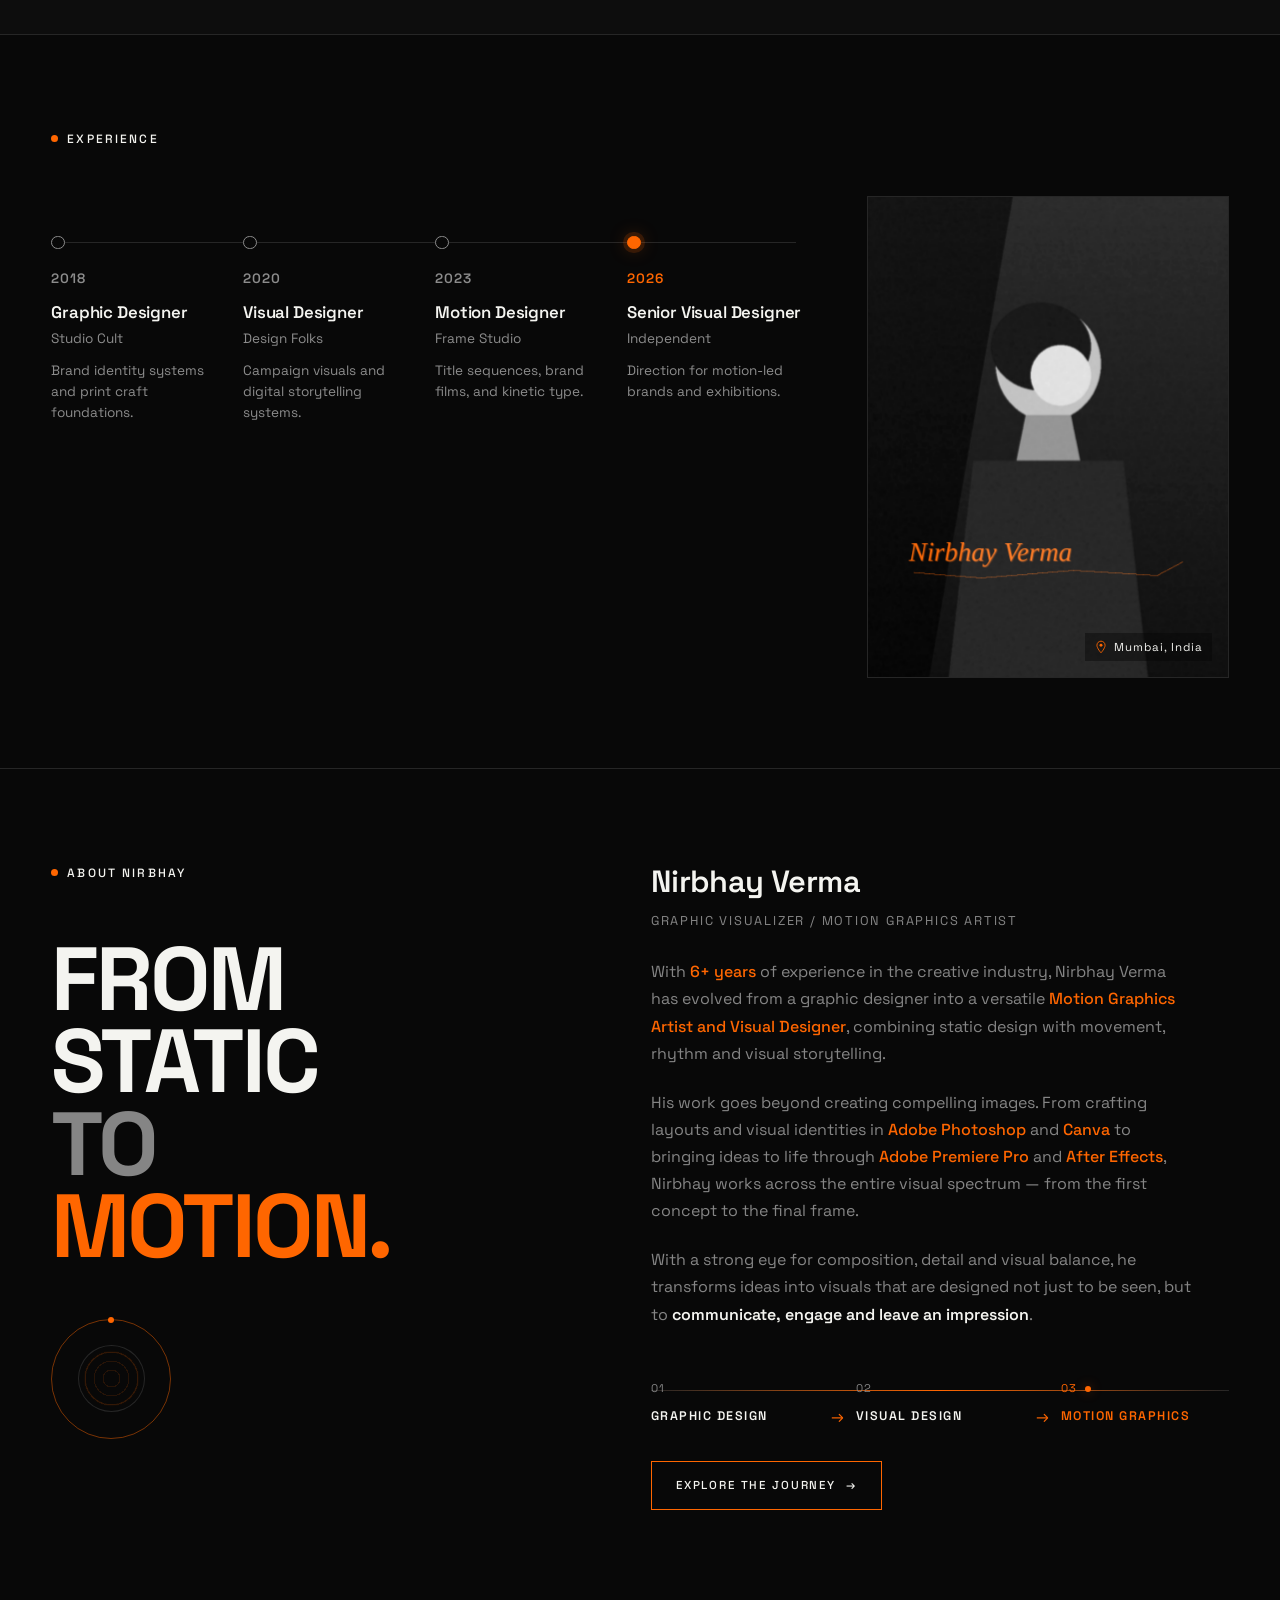
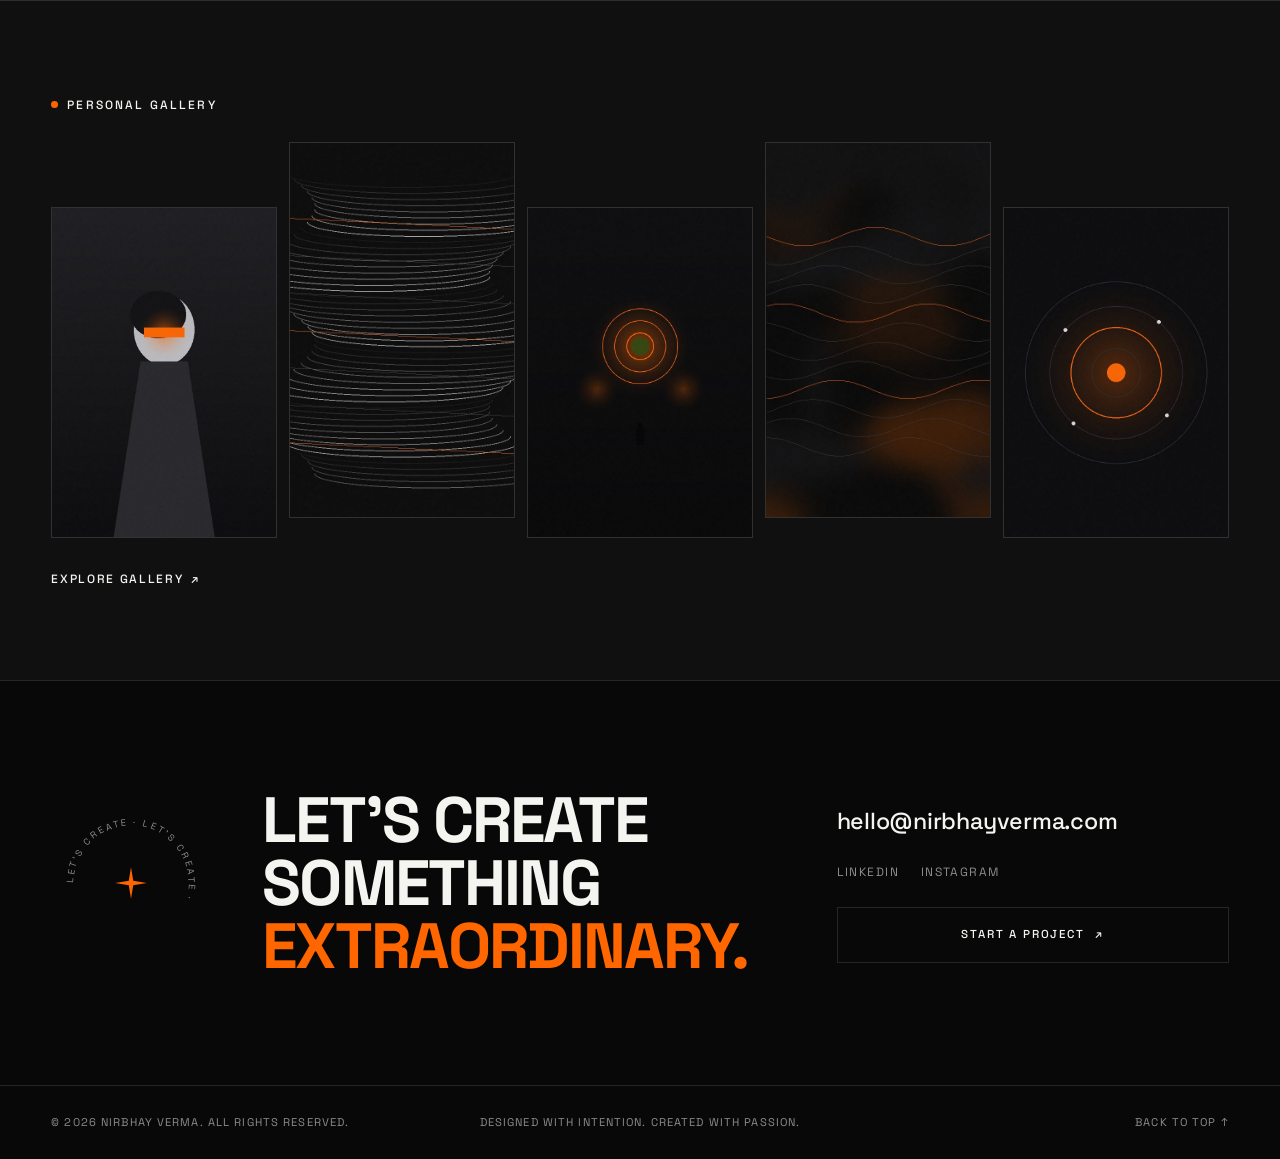
==== commit bfc02624: "Give the mobile nav a solid full-screen background The open menu was sized to the header, so its bac" ====
--- a/index.html
+++ b/index.html
@@ -12,16 +12,39 @@
   <link href="https://fonts.googleapis.com/css2?family=Space+Grotesk:wght@300;400;500;600;700&display=swap" rel="stylesheet">
   <link rel="stylesheet" href="css/style.css">
   <link rel="stylesheet" href="css/responsive.css">
-  <link rel="stylesheet" href="css/chrome.css">
+  <link rel="stylesheet" href="css/nav-mobile.css">
 </head>
-<body data-page="home">
+<body>
   <div class="cursor" aria-hidden="true">
     <span class="cursor__dot"></span>
     <span class="cursor__ring"></span>
     <span class="cursor__label">VIEW</span>
   </div>
 
-  <header class="site-header" id="top" data-site-header></header>
+  <!-- NAVIGATION -->
+  <header class="site-header" id="top">
+    <nav class="nav" aria-label="Primary">
+      <a href="#top" class="nav__logo" aria-label="Nirbhay Verma home">NV</a>
+
+      <ul class="nav__links" id="nav-links">
+        <li><a href="#work" data-section="work">Work</a></li>
+        <li><a href="#about" data-section="about">About</a></li>
+        <li><a href="projects.html" data-section="projects">Projects</a></li>
+        <li><a href="gallery.html" data-section="gallery">Gallery</a></li>
+        <li><a href="#experience" data-section="experience">Experience</a></li>
+        <li><a href="#contact" data-section="contact">Contact</a></li>
+      </ul>
+
+      <div class="nav__actions">
+        <button class="nav__dot-btn" type="button" aria-label="Toggle interaction mode" title="Interaction">
+          <span class="nav__dot-btn-inner"></span>
+        </button>
+        <button class="nav__menu-toggle" type="button" aria-expanded="false" aria-controls="nav-links" aria-label="Open menu">
+          <span class="nav__menu-icon" aria-hidden="true"><i></i><i></i><i></i></span>
+        </button>
+      </div>
+    </nav>
+  </header>
 
   <main>
     <!-- HERO -->
@@ -89,7 +112,7 @@
         </header>
 
         <div class="work-layout reveal">
-          <a href="projects/#echoes" class="project-image project-image--featured" data-project-link data-cursor="project">
+          <a href="projects.html#echoes" class="project-image project-image--featured" data-project-link data-cursor="project">
             <img
               src="assets/images/project-echoes.jpg"
               alt="Echoes — cinematic brand film still with neon-lit mountain ridges"
@@ -108,14 +131,14 @@
             <p class="project-desc">
               A cinematic brand film exploring the connection between sound, motion and emotion.
             </p>
-            <a href="projects/#echoes" class="text-link" data-cursor="button">
+            <a href="projects.html#echoes" class="text-link" data-cursor="button">
               View Project <span class="arrow" aria-hidden="true">↗</span>
             </a>
           </div>
 
           <div class="work-secondary">
             <article class="work-card" data-cursor="project">
-              <a href="projects/#fluidity-film" class="project-image project-image--secondary">
+              <a href="projects.html#fluidity-film" class="project-image project-image--secondary">
                 <img
                   src="assets/images/project-fluidity.jpg"
                   alt="Fluidity — abstract nebula motion design"
@@ -134,7 +157,7 @@
             </article>
 
             <article class="work-card" data-cursor="project">
-              <a href="projects/#kinetic-type" class="project-image project-image--secondary">
+              <a href="projects.html#kinetic-type" class="project-image project-image--secondary">
                 <img
                   src="assets/images/project-kinetic.jpg"
                   alt="Kinetic Type — high-contrast title design typography"
@@ -154,7 +177,7 @@
           </div>
 
           <div class="work-footer">
-            <a href="projects/" class="btn-outline" data-cursor="button">
+            <a href="projects.html" class="btn-outline" data-cursor="button">
               All Projects <span class="arrow" aria-hidden="true">→</span>
             </a>
           </div>
@@ -295,7 +318,7 @@
             <li class="about-journey__line" aria-hidden="true"></li>
           </ol>
 
-          <a href="about/" class="btn-about" data-cursor="button">
+          <a href="about.html" class="btn-about" data-cursor="button">
             Explore the Journey <span class="arrow" aria-hidden="true">→</span>
           </a>
         </div>
@@ -378,14 +401,63 @@
             <span class="gallery__caption">Orbit</span>
           </button>
         </div>
-        <a href="gallery/" class="text-link gallery__explore" data-cursor="button">
+        <a href="gallery.html" class="text-link gallery__explore" data-cursor="button">
           Explore Gallery <span class="arrow" aria-hidden="true">↗</span>
         </a>
       </div>
     </section>
+
+    <!-- CONTACT CTA -->
+    <section class="contact section" id="contact" aria-labelledby="contact-heading">
+      <div class="container contact__grid reveal">
+        <div class="contact__badge" aria-hidden="true">
+          <div class="orbit-badge">
+            <svg class="orbit-badge__text" viewBox="0 0 200 200" width="160" height="160">
+              <defs>
+                <path id="circlePath" d="M100,100 m-72,0 a72,72 0 1,1 144,0 a72,72 0 1,1 -144,0"/>
+              </defs>
+              <text>
+                <textPath href="#circlePath" startOffset="0%">LET'S CREATE · LET'S CREATE · </textPath>
+              </text>
+            </svg>
+            <span class="orbit-badge__star">
+              <svg viewBox="0 0 64 64" width="36" height="36" aria-hidden="true">
+                <path d="M32 4 L36 28 L60 32 L36 36 L32 60 L28 36 L4 32 L28 28 Z" fill="currentColor"/>
+              </svg>
+            </span>
+          </div>
+        </div>
+
+        <div class="contact__main">
+          <h2 id="contact-heading" class="contact__title">
+            Let's Create<br>
+            Something<br>
+            <span class="accent">Extraordinary.</span>
+          </h2>
+        </div>
+
+        <div class="contact__aside">
+          <a class="contact__email" href="mailto:hello@nirbhayverma.com" data-cursor="button">hello@nirbhayverma.com</a>
+          <ul class="social-links">
+            <li><a href="https://linkedin.com" target="_blank" rel="noopener noreferrer">LinkedIn</a></li>
+            <li><a href="https://instagram.com" target="_blank" rel="noopener noreferrer">Instagram</a></li>
+          </ul>
+          <a href="mailto:hello@nirbhayverma.com" class="btn-outline btn-outline--lg" data-cursor="button">
+            Start a Project <span class="arrow" aria-hidden="true">↗</span>
+          </a>
+        </div>
+      </div>
+    </section>
   </main>
 
-  <div data-site-footer></div>
+  <!-- FOOTER -->
+  <footer class="site-footer">
+    <div class="container site-footer__grid">
+      <p class="site-footer__copy">© 2026 Nirbhay Verma. All Rights Reserved.</p>
+      <p class="site-footer__tagline">Designed with intention. Created with passion.</p>
+      <a href="#top" class="site-footer__top" data-cursor="button">Back to Top <span aria-hidden="true">↑</span></a>
+    </div>
+  </footer>
 
   <!-- SHOWREEL MODAL -->
   <div class="modal" id="showreel-modal" role="dialog" aria-modal="true" aria-labelledby="showreel-title" hidden>
@@ -425,7 +497,6 @@
     <button class="lightbox__nav lightbox__nav--next" type="button" data-lightbox-next aria-label="Next image">→</button>
   </div>
 
-  <script src="js/site-chrome.js"></script>
   <script src="js/cursor.js" defer></script>
   <script src="js/gallery.js" defer></script>
   <script src="js/animations.js" defer></script>
--- a/css/style.css
+++ b/css/style.css
@@ -40,6 +40,8 @@
 html {
   scroll-behavior: smooth;
   -webkit-text-size-adjust: 100%;
+  overflow-x: clip;
+  max-width: 100%;
 }
 
 body {
@@ -48,7 +50,8 @@
   color: var(--text);
   line-height: 1.5;
   font-weight: 400;
-  overflow-x: hidden;
+  overflow-x: clip;
+  max-width: 100%;
   -webkit-font-smoothing: antialiased;
   -moz-osx-font-smoothing: grayscale;
 }
@@ -100,12 +103,15 @@
 
 .container {
   width: min(100% - (var(--pad-x) * 2), var(--max));
+  max-width: 100%;
   margin-inline: auto;
 }
 
 .section {
   padding-block: var(--section-y);
   position: relative;
+  overflow-x: clip;
+  max-width: 100%;
 }
 
 .section-label {
@@ -357,10 +363,13 @@
   display: flex;
   flex-direction: column;
   justify-content: center;
+  overflow-x: clip;
+  max-width: 100%;
 }
 
 .hero__grid {
   width: min(100%, var(--max));
+  max-width: 100%;
   margin-inline: auto;
   display: grid;
   grid-template-columns: minmax(0, 0.95fr) minmax(0, 1.05fr);
@@ -397,6 +406,8 @@
   letter-spacing: -0.03em;
   text-transform: uppercase;
   margin-bottom: 1.75rem;
+  overflow-wrap: anywhere;
+  max-width: 100%;
 }
 
 .hero__role {
@@ -1337,6 +1348,8 @@
   letter-spacing: -0.01em;
   margin-bottom: 1.25rem;
   transition: color 0.3s ease;
+  overflow-wrap: anywhere;
+  max-width: 100%;
 }
 
 .contact__email:hover {
@@ -1573,14 +1586,14 @@
 .reveal-load[data-delay="5"] { transition-delay: 0.75s; }
 
 .site-header {
-  opacity: 0;
-  transform: translateY(-12px);
-  transition: opacity 0.8s var(--ease-out), transform 0.8s var(--ease-out), background 0.4s ease, backdrop-filter 0.4s ease, border-color 0.4s ease;
+  opacity: 1;
+  transform: none;
+  transition: opacity 0.8s var(--ease-out), background 0.4s ease, backdrop-filter 0.4s ease, border-color 0.4s ease;
 }
 
 .site-header.is-ready {
   opacity: 1;
-  transform: translateY(0);
+  transform: none;
 }
 
 .reveal {
--- a/css/responsive.css
+++ b/css/responsive.css
@@ -54,16 +54,21 @@
   }
 
   .gallery__track {
-    grid-template-columns: repeat(5, minmax(140px, 1fr));
+    display: flex;
+    grid-template-columns: none;
     overflow-x: auto;
+    max-width: 100%;
     padding-bottom: 0.5rem;
     scroll-snap-type: x mandatory;
     -webkit-overflow-scrolling: touch;
+    overscroll-behavior-x: contain;
   }
 
   .gallery__item {
     scroll-snap-align: start;
-    min-width: 140px;
+    flex: 0 0 min(58vw, 220px);
+    min-width: 0;
+    width: min(58vw, 220px);
   }
 
   .gallery__item--offset {
@@ -164,63 +169,19 @@
   :root {
     --header-h: 4rem;
     --section-y: clamp(3.5rem, 8vh, 5.5rem);
-  }
-
-  .nav {
-    grid-template-columns: auto auto;
-  }
-
-  .nav__links {
-    position: fixed;
-    inset: 0;
-    background: rgba(8, 8, 8, 0.97);
-    flex-direction: column;
-    justify-content: center;
-    gap: 1.75rem;
-    opacity: 0;
-    visibility: hidden;
-    pointer-events: none;
-    transition: opacity 0.35s ease, visibility 0.35s ease;
-    z-index: 1;
-  }
-
-  .nav__links.is-open {
-    opacity: 1;
-    visibility: visible;
-    pointer-events: auto;
-  }
-
-  .nav__links a {
-    font-size: 1rem;
-    letter-spacing: 0.2em;
-  }
-
-  .nav__menu-toggle {
-    display: inline-flex;
-    z-index: 2;
-  }
-
-  .nav__dot-btn {
-    display: none;
-  }
-
-  .nav__actions {
-    gap: 0;
-  }
-
-  body.nav-open {
-    overflow: hidden;
+    --pad-x: 1.15rem;
   }
 
   .hero {
     padding-top: calc(var(--header-h) + 1.5rem);
     padding-bottom: 4rem;
     padding-left: var(--pad-x);
+    padding-right: var(--pad-x);
     min-height: auto;
   }
 
   .hero__grid {
-    grid-template-columns: 1fr;
+    grid-template-columns: minmax(0, 1fr);
     grid-template-areas:
       "intro"
       "title"
@@ -231,7 +192,7 @@
   }
 
   .hero__title {
-    font-size: clamp(2.8rem, 12vw, 4rem);
+    font-size: clamp(2.35rem, 11vw, 3.4rem);
     margin-bottom: 0;
   }
 
@@ -242,6 +203,7 @@
   .hero-visual {
     max-height: none;
     aspect-ratio: 4 / 5;
+    width: 100%;
   }
 
   .hero__role {
@@ -255,19 +217,32 @@
   }
 
   .work-secondary {
-    grid-template-columns: 1fr;
+    grid-template-columns: minmax(0, 1fr);
+  }
+
+  .project-title {
+    font-size: clamp(1.6rem, 8vw, 2.4rem);
+  }
+
+  .about-statement {
+    font-size: clamp(2.1rem, 11vw, 3.25rem);
   }
 
   .timeline {
-    grid-template-columns: 1fr;
+    grid-template-columns: minmax(0, 1fr);
   }
 
   .gallery__track {
-    grid-template-columns: repeat(5, minmax(160px, 70vw));
+    display: flex;
+  }
+
+  .gallery__item {
+    flex: 0 0 min(70vw, 240px);
+    width: min(70vw, 240px);
   }
 
   .contact__grid {
-    grid-template-columns: 1fr;
+    grid-template-columns: minmax(0, 1fr);
     grid-template-areas:
       "badge"
       "title"
@@ -276,7 +251,13 @@
   }
 
   .contact__title {
-    font-size: clamp(2.2rem, 10vw, 3rem);
+    font-size: clamp(2rem, 10vw, 3rem);
+    overflow-wrap: anywhere;
+  }
+
+  .orbit-badge {
+    width: 120px;
+    height: 120px;
   }
 
   .lightbox__nav {
--- a/css/nav-mobile.css
+++ b/css/nav-mobile.css
@@ -0,0 +1,127 @@
+/* Mobile navigation overlay — loaded last on every page */
+
+.site-header {
+  transform: none;
+  overflow: visible;
+}
+
+.site-header.is-ready {
+  transform: none;
+}
+
+.nav__menu-toggle {
+  width: 2.75rem;
+  height: 2.75rem;
+  border-radius: 50%;
+  place-items: center;
+  color: var(--text, #f4f4f0);
+  position: relative;
+  z-index: 1002;
+}
+
+.nav__menu-icon {
+  position: relative;
+  display: block;
+  width: 1.15rem;
+  height: 0.8rem;
+}
+
+.nav__menu-icon i {
+  position: absolute;
+  left: 0;
+  width: 100%;
+  height: 2px;
+  background: currentColor;
+  border-radius: 1px;
+  transition: transform 0.3s ease, opacity 0.3s ease, top 0.3s ease, bottom 0.3s ease;
+}
+
+.nav__menu-icon i:nth-child(1) { top: 0; }
+.nav__menu-icon i:nth-child(2) { top: 50%; margin-top: -1px; }
+.nav__menu-icon i:nth-child(3) { bottom: 0; }
+
+.nav__menu-toggle.is-open .nav__menu-icon i:nth-child(1) {
+  top: 50%;
+  margin-top: -1px;
+  transform: rotate(45deg);
+}
+
+.nav__menu-toggle.is-open .nav__menu-icon i:nth-child(2) {
+  opacity: 0;
+}
+
+.nav__menu-toggle.is-open .nav__menu-icon i:nth-child(3) {
+  top: 50%;
+  bottom: auto;
+  margin-top: -1px;
+  transform: rotate(-45deg);
+}
+
+@media (max-width: 767px) {
+  .nav__menu-toggle {
+    display: grid;
+  }
+
+  body.nav-open {
+    overflow: hidden;
+  }
+
+  /* Full-viewport scrim — not a child of the header, so it always covers the page */
+  body.nav-open::before {
+    content: "";
+    position: fixed;
+    inset: 0;
+    z-index: 999;
+    background: #080808;
+  }
+
+  .site-header {
+    background: #080808;
+    border-bottom-color: var(--border, rgba(255, 255, 255, 0.12));
+  }
+
+  .nav__logo,
+  .nav__actions,
+  .nav__menu-toggle {
+    position: relative;
+    z-index: 1002;
+  }
+
+  .nav__links {
+    position: fixed;
+    inset: 0;
+    z-index: 1001;
+    display: flex;
+    flex-direction: column;
+    flex-wrap: nowrap;
+    justify-content: center;
+    align-items: center;
+    gap: 1.5rem;
+    margin: 0;
+    padding: calc(var(--header-h, 4rem) + 1.5rem) var(--pad-x, 1.25rem) 2.5rem;
+    background: #080808;
+    opacity: 0;
+    visibility: hidden;
+    pointer-events: none;
+    transition: opacity 0.35s ease, visibility 0.35s ease;
+  }
+
+  .nav__links.is-open {
+    opacity: 1;
+    visibility: visible;
+    pointer-events: auto;
+  }
+
+  .nav__links li {
+    width: 100%;
+    text-align: center;
+    list-style: none;
+  }
+
+  .nav__links a {
+    font-size: clamp(1.15rem, 4vw, 1.6rem);
+    letter-spacing: 0.16em;
+    color: var(--text, #f4f4f0);
+    padding: 0.35rem 0;
+  }
+}
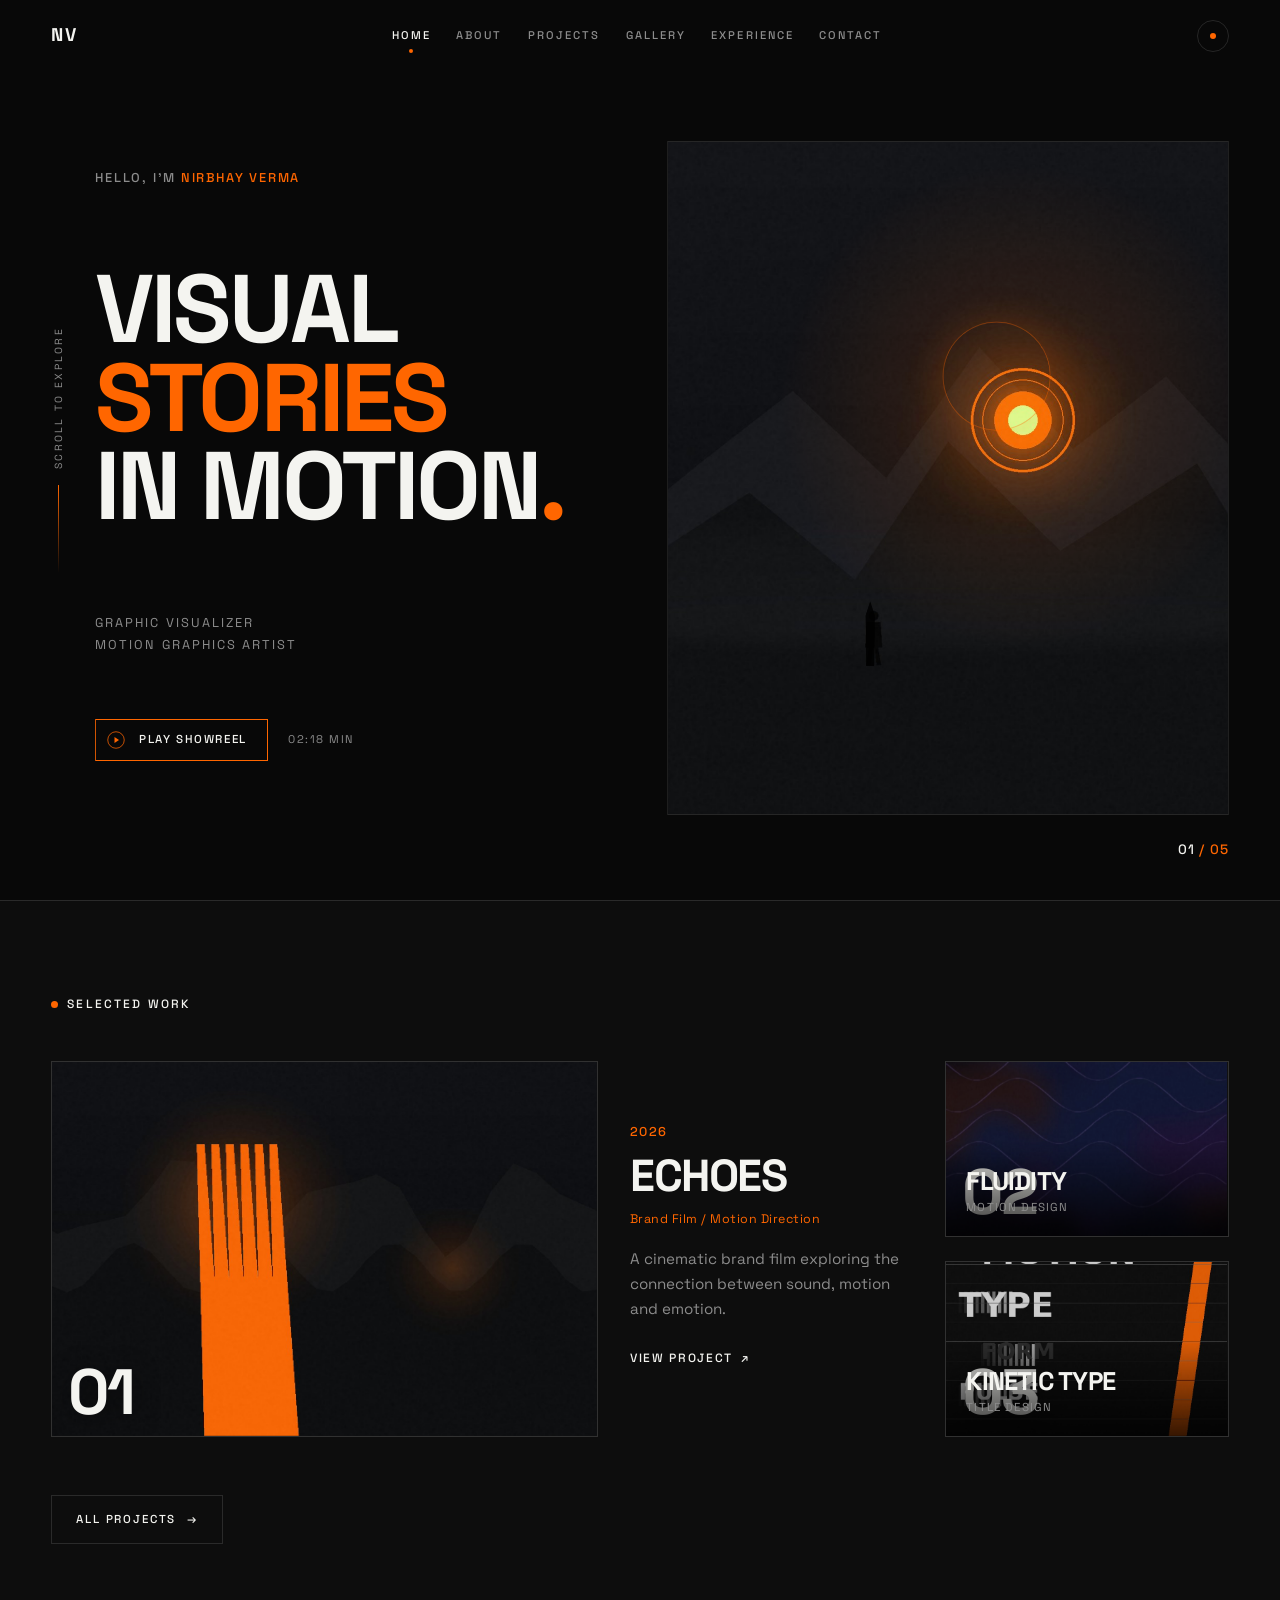
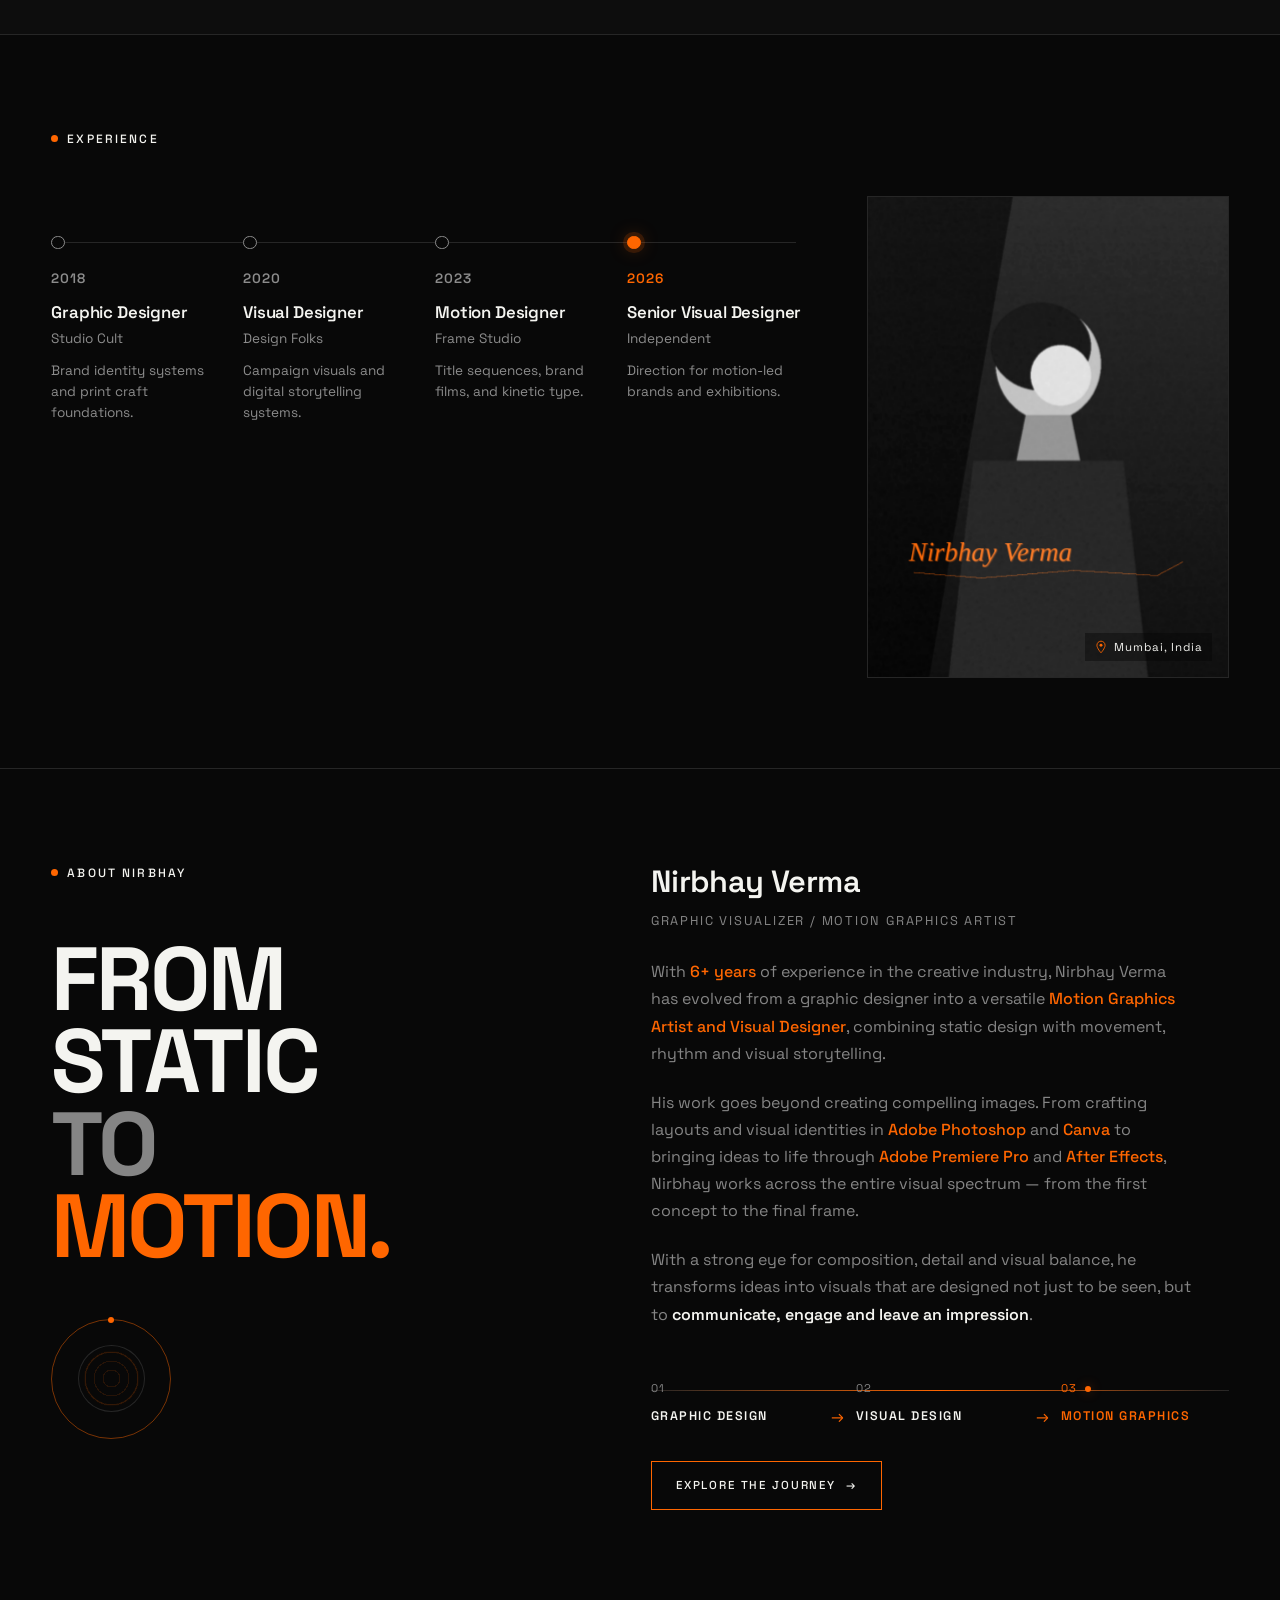
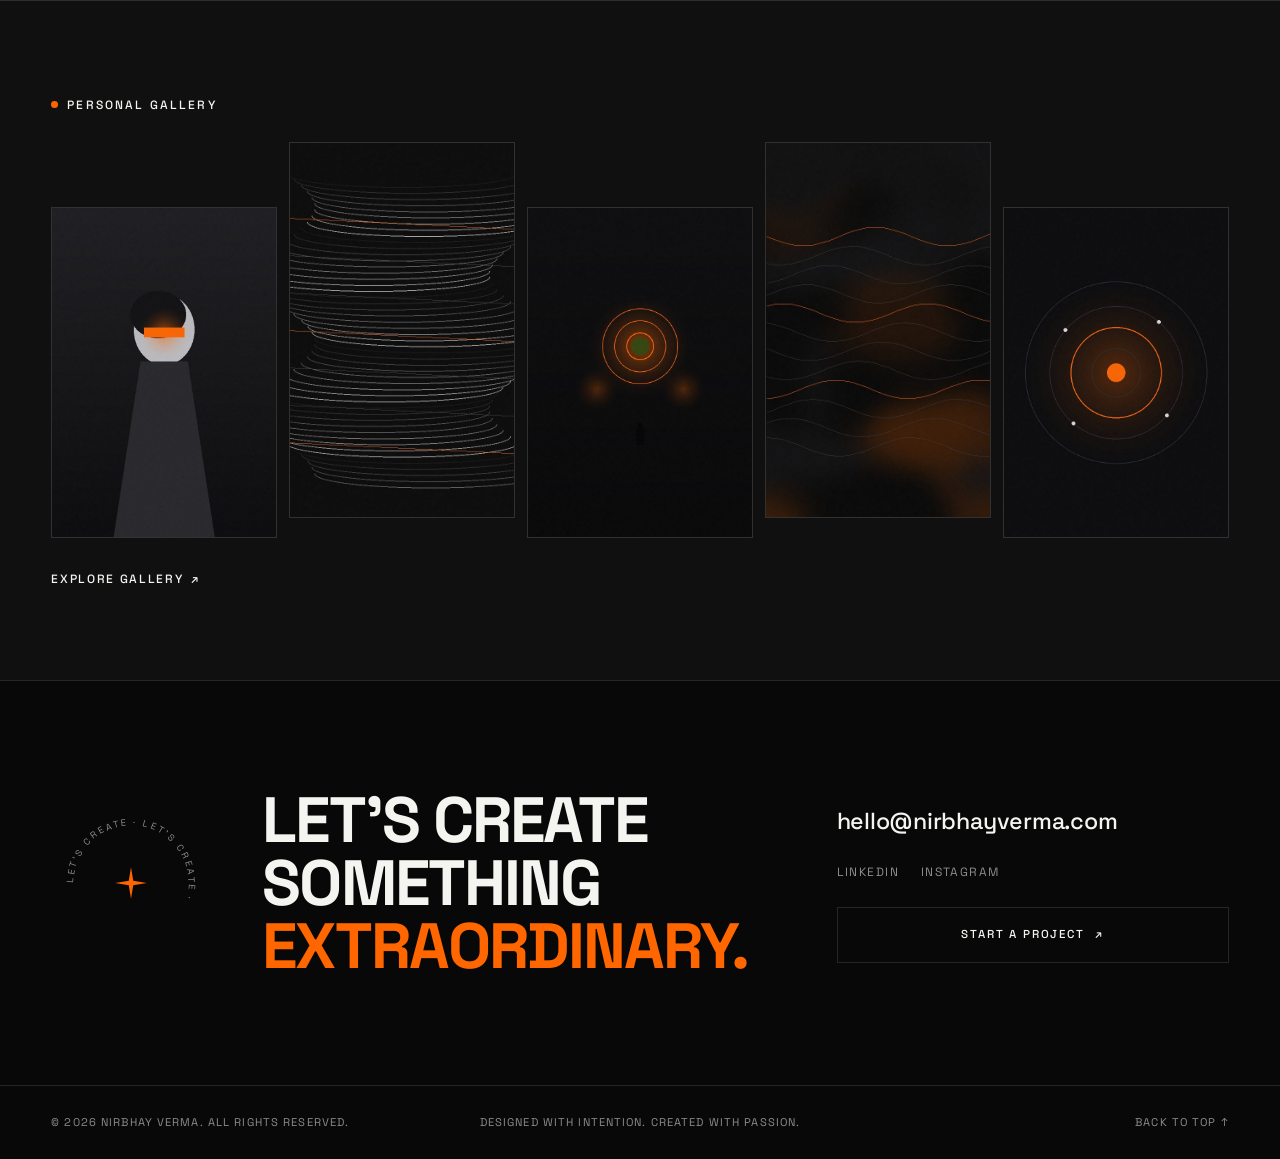
==== commit 03941604: "Merge main and keep a solid full-screen mobile nav Resolve conflicts from the shared header/footer w" ====
--- a/index.html
+++ b/index.html
@@ -12,39 +12,16 @@
   <link href="https://fonts.googleapis.com/css2?family=Space+Grotesk:wght@300;400;500;600;700&display=swap" rel="stylesheet">
   <link rel="stylesheet" href="css/style.css">
   <link rel="stylesheet" href="css/responsive.css">
-  <link rel="stylesheet" href="css/nav-mobile.css">
+  <link rel="stylesheet" href="css/chrome.css">
 </head>
-<body>
+<body data-page="home">
   <div class="cursor" aria-hidden="true">
     <span class="cursor__dot"></span>
     <span class="cursor__ring"></span>
     <span class="cursor__label">VIEW</span>
   </div>
 
-  <!-- NAVIGATION -->
-  <header class="site-header" id="top">
-    <nav class="nav" aria-label="Primary">
-      <a href="#top" class="nav__logo" aria-label="Nirbhay Verma home">NV</a>
-
-      <ul class="nav__links" id="nav-links">
-        <li><a href="#work" data-section="work">Work</a></li>
-        <li><a href="#about" data-section="about">About</a></li>
-        <li><a href="projects.html" data-section="projects">Projects</a></li>
-        <li><a href="gallery.html" data-section="gallery">Gallery</a></li>
-        <li><a href="#experience" data-section="experience">Experience</a></li>
-        <li><a href="#contact" data-section="contact">Contact</a></li>
-      </ul>
-
-      <div class="nav__actions">
-        <button class="nav__dot-btn" type="button" aria-label="Toggle interaction mode" title="Interaction">
-          <span class="nav__dot-btn-inner"></span>
-        </button>
-        <button class="nav__menu-toggle" type="button" aria-expanded="false" aria-controls="nav-links" aria-label="Open menu">
-          <span class="nav__menu-icon" aria-hidden="true"><i></i><i></i><i></i></span>
-        </button>
-      </div>
-    </nav>
-  </header>
+  <header class="site-header" id="top" data-site-header></header>
 
   <main>
     <!-- HERO -->
@@ -112,7 +89,7 @@
         </header>
 
         <div class="work-layout reveal">
-          <a href="projects.html#echoes" class="project-image project-image--featured" data-project-link data-cursor="project">
+          <a href="projects/#echoes" class="project-image project-image--featured" data-project-link data-cursor="project">
             <img
               src="assets/images/project-echoes.jpg"
               alt="Echoes — cinematic brand film still with neon-lit mountain ridges"
@@ -131,14 +108,14 @@
             <p class="project-desc">
               A cinematic brand film exploring the connection between sound, motion and emotion.
             </p>
-            <a href="projects.html#echoes" class="text-link" data-cursor="button">
+            <a href="projects/#echoes" class="text-link" data-cursor="button">
               View Project <span class="arrow" aria-hidden="true">↗</span>
             </a>
           </div>
 
           <div class="work-secondary">
             <article class="work-card" data-cursor="project">
-              <a href="projects.html#fluidity-film" class="project-image project-image--secondary">
+              <a href="projects/#fluidity-film" class="project-image project-image--secondary">
                 <img
                   src="assets/images/project-fluidity.jpg"
                   alt="Fluidity — abstract nebula motion design"
@@ -157,7 +134,7 @@
             </article>
 
             <article class="work-card" data-cursor="project">
-              <a href="projects.html#kinetic-type" class="project-image project-image--secondary">
+              <a href="projects/#kinetic-type" class="project-image project-image--secondary">
                 <img
                   src="assets/images/project-kinetic.jpg"
                   alt="Kinetic Type — high-contrast title design typography"
@@ -177,7 +154,7 @@
           </div>
 
           <div class="work-footer">
-            <a href="projects.html" class="btn-outline" data-cursor="button">
+            <a href="projects/" class="btn-outline" data-cursor="button">
               All Projects <span class="arrow" aria-hidden="true">→</span>
             </a>
           </div>
@@ -318,7 +295,7 @@
             <li class="about-journey__line" aria-hidden="true"></li>
           </ol>
 
-          <a href="about.html" class="btn-about" data-cursor="button">
+          <a href="about/" class="btn-about" data-cursor="button">
             Explore the Journey <span class="arrow" aria-hidden="true">→</span>
           </a>
         </div>
@@ -401,63 +378,14 @@
             <span class="gallery__caption">Orbit</span>
           </button>
         </div>
-        <a href="gallery.html" class="text-link gallery__explore" data-cursor="button">
+        <a href="gallery/" class="text-link gallery__explore" data-cursor="button">
           Explore Gallery <span class="arrow" aria-hidden="true">↗</span>
         </a>
       </div>
     </section>
-
-    <!-- CONTACT CTA -->
-    <section class="contact section" id="contact" aria-labelledby="contact-heading">
-      <div class="container contact__grid reveal">
-        <div class="contact__badge" aria-hidden="true">
-          <div class="orbit-badge">
-            <svg class="orbit-badge__text" viewBox="0 0 200 200" width="160" height="160">
-              <defs>
-                <path id="circlePath" d="M100,100 m-72,0 a72,72 0 1,1 144,0 a72,72 0 1,1 -144,0"/>
-              </defs>
-              <text>
-                <textPath href="#circlePath" startOffset="0%">LET'S CREATE · LET'S CREATE · </textPath>
-              </text>
-            </svg>
-            <span class="orbit-badge__star">
-              <svg viewBox="0 0 64 64" width="36" height="36" aria-hidden="true">
-                <path d="M32 4 L36 28 L60 32 L36 36 L32 60 L28 36 L4 32 L28 28 Z" fill="currentColor"/>
-              </svg>
-            </span>
-          </div>
-        </div>
-
-        <div class="contact__main">
-          <h2 id="contact-heading" class="contact__title">
-            Let's Create<br>
-            Something<br>
-            <span class="accent">Extraordinary.</span>
-          </h2>
-        </div>
-
-        <div class="contact__aside">
-          <a class="contact__email" href="mailto:hello@nirbhayverma.com" data-cursor="button">hello@nirbhayverma.com</a>
-          <ul class="social-links">
-            <li><a href="https://linkedin.com" target="_blank" rel="noopener noreferrer">LinkedIn</a></li>
-            <li><a href="https://instagram.com" target="_blank" rel="noopener noreferrer">Instagram</a></li>
-          </ul>
-          <a href="mailto:hello@nirbhayverma.com" class="btn-outline btn-outline--lg" data-cursor="button">
-            Start a Project <span class="arrow" aria-hidden="true">↗</span>
-          </a>
-        </div>
-      </div>
-    </section>
   </main>
 
-  <!-- FOOTER -->
-  <footer class="site-footer">
-    <div class="container site-footer__grid">
-      <p class="site-footer__copy">© 2026 Nirbhay Verma. All Rights Reserved.</p>
-      <p class="site-footer__tagline">Designed with intention. Created with passion.</p>
-      <a href="#top" class="site-footer__top" data-cursor="button">Back to Top <span aria-hidden="true">↑</span></a>
-    </div>
-  </footer>
+  <div data-site-footer></div>
 
   <!-- SHOWREEL MODAL -->
   <div class="modal" id="showreel-modal" role="dialog" aria-modal="true" aria-labelledby="showreel-title" hidden>
@@ -497,6 +425,7 @@
     <button class="lightbox__nav lightbox__nav--next" type="button" data-lightbox-next aria-label="Next image">→</button>
   </div>
 
+  <script src="js/site-chrome.js"></script>
   <script src="js/cursor.js" defer></script>
   <script src="js/gallery.js" defer></script>
   <script src="js/animations.js" defer></script>
--- a/css/chrome.css
+++ b/css/chrome.css
@@ -0,0 +1,452 @@
+/* Shared header / nav — loaded last so it wins over per-page styles */
+
+html {
+  overflow-x: clip;
+  max-width: 100%;
+}
+
+body {
+  overflow-x: clip;
+  max-width: 100%;
+}
+
+.site-header {
+  position: fixed;
+  top: 0;
+  left: 0;
+  right: 0;
+  z-index: 1000;
+  height: var(--header-h, 4.5rem);
+  background: transparent;
+  border-bottom: 1px solid transparent;
+  /* Opacity-only intro. Transform would trap position:fixed mobile overlay. */
+  opacity: 1;
+  transform: none;
+  transition: background 0.35s ease, backdrop-filter 0.35s ease, border-color 0.35s ease, opacity 0.6s ease;
+}
+
+.site-header.is-ready {
+  opacity: 1;
+  transform: none;
+}
+
+.site-header.is-scrolled,
+.site-header.is-open {
+  background: rgba(8, 8, 8, 0.96);
+  backdrop-filter: blur(16px);
+  -webkit-backdrop-filter: blur(16px);
+  border-bottom-color: var(--border, rgba(255, 255, 255, 0.12));
+}
+
+.nav {
+  width: min(100% - (var(--pad-x, 1.25rem) * 2), var(--max, 1440px));
+  margin-inline: auto;
+  height: 100%;
+  display: grid;
+  grid-template-columns: auto minmax(0, 1fr) auto;
+  align-items: center;
+  gap: 1rem 1.5rem;
+  position: relative;
+  z-index: 2;
+}
+
+.nav__logo {
+  font-size: 1.15rem;
+  font-weight: 700;
+  letter-spacing: 0.08em;
+  line-height: 1;
+  position: relative;
+  z-index: 110;
+}
+
+.nav__links {
+  display: flex;
+  justify-content: center;
+  align-items: center;
+  flex-wrap: wrap;
+  gap: clamp(0.85rem, 2vw, 2.5rem);
+  list-style: none;
+  margin: 0;
+  padding: 0;
+}
+
+.nav__links a {
+  position: relative;
+  display: inline-block;
+  font-size: 0.7rem;
+  font-weight: 500;
+  letter-spacing: 0.18em;
+  text-transform: uppercase;
+  color: var(--muted, var(--text-muted, #8c8c8c));
+  padding: 0.4rem 0;
+  transition: color 0.3s ease;
+}
+
+.nav__links a:hover,
+.nav__links a.is-active {
+  color: var(--text, #f4f4f0);
+}
+
+.nav__links a::after {
+  content: "";
+  position: absolute;
+  left: 50%;
+  bottom: -0.15rem;
+  width: 4px;
+  height: 4px;
+  border-radius: 50%;
+  background: var(--accent, #ff6600);
+  transform: translateX(-50%) scale(0);
+  transition: transform 0.3s var(--ease, cubic-bezier(0.22, 1, 0.36, 1));
+}
+
+.nav__links a.is-active::after,
+.nav__links a:hover::after {
+  transform: translateX(-50%) scale(1);
+}
+
+.nav__actions {
+  display: flex;
+  align-items: center;
+  gap: 1rem;
+  justify-self: end;
+  position: relative;
+  z-index: 110;
+}
+
+.nav__dot-btn {
+  width: 2rem;
+  height: 2rem;
+  border: 1px solid var(--border, rgba(255, 255, 255, 0.12));
+  border-radius: 50%;
+  display: grid;
+  place-items: center;
+  transition: border-color 0.3s ease, box-shadow 0.3s ease;
+}
+
+.nav__dot-btn-inner,
+.nav__dot-btn span {
+  width: 6px;
+  height: 6px;
+  border-radius: 50%;
+  background: var(--accent, #ff6600);
+  transition: transform 0.3s var(--ease, cubic-bezier(0.22, 1, 0.36, 1));
+}
+
+.nav__dot-btn:hover {
+  border-color: var(--accent, #ff6600);
+  box-shadow: 0 0 16px rgba(255, 102, 0, 0.15);
+}
+
+.nav__dot-btn:hover .nav__dot-btn-inner,
+.nav__dot-btn.is-active .nav__dot-btn-inner {
+  transform: scale(1.35);
+}
+
+.nav__menu-toggle {
+  display: none;
+  width: 2.75rem;
+  height: 2.75rem;
+  place-items: center;
+  color: var(--text, #f4f4f0);
+  position: relative;
+  z-index: 1002;
+  border-radius: 50%;
+  background: transparent;
+}
+
+.nav__menu-icon {
+  position: relative;
+  display: block;
+  width: 1.35rem;
+  height: 0.9rem;
+}
+
+.nav__menu-icon i {
+  position: absolute;
+  left: 0;
+  width: 100%;
+  height: 2px;
+  background: currentColor;
+  border-radius: 1px;
+  transition: transform 0.3s ease, opacity 0.3s ease, top 0.3s ease, bottom 0.3s ease;
+}
+
+.nav__menu-icon i:nth-child(1) { top: 0; }
+.nav__menu-icon i:nth-child(2) { top: 50%; margin-top: -1px; }
+.nav__menu-icon i:nth-child(3) { bottom: 0; }
+
+.nav__menu-toggle.is-open .nav__menu-icon i:nth-child(1) {
+  top: 50%;
+  margin-top: -1px;
+  transform: rotate(45deg);
+}
+
+.nav__menu-toggle.is-open .nav__menu-icon i:nth-child(2) {
+  opacity: 0;
+}
+
+.nav__menu-toggle.is-open .nav__menu-icon i:nth-child(3) {
+  top: 50%;
+  bottom: auto;
+  margin-top: -1px;
+  transform: rotate(-45deg);
+}
+
+@media (max-width: 1100px) {
+  .nav {
+    grid-template-columns: auto auto;
+  }
+
+  .nav__menu-toggle {
+    display: grid;
+  }
+
+  .nav__dot-btn {
+    display: none;
+  }
+
+  .nav__actions {
+    gap: 0;
+  }
+
+  .nav__logo,
+  .nav__actions,
+  .nav__menu-toggle {
+    position: relative;
+    z-index: 1002;
+  }
+
+  .nav__links {
+    position: fixed;
+    inset: 0;
+    z-index: 1001;
+    display: flex;
+    flex-direction: column;
+    flex-wrap: nowrap;
+    justify-content: center;
+    align-items: center;
+    gap: 1.5rem;
+    margin: 0;
+    padding: calc(var(--header-h, 4.5rem) + 1.5rem) var(--pad-x, 1.25rem) 2.5rem;
+    background: #080808;
+    opacity: 0;
+    visibility: hidden;
+    pointer-events: none;
+    transform: none;
+    transition: opacity 0.35s ease, visibility 0.35s ease;
+  }
+
+  .nav__links.is-open {
+    opacity: 1;
+    visibility: visible;
+    pointer-events: auto;
+  }
+
+  .nav__links li {
+    width: 100%;
+    text-align: center;
+  }
+
+  .nav__links a {
+    font-size: clamp(1.15rem, 4vw, 1.6rem);
+    letter-spacing: 0.16em;
+    color: var(--text, #f4f4f0);
+    padding: 0.35rem 0;
+  }
+
+  .nav__links a.is-active {
+    color: var(--accent, #ff6600);
+  }
+
+  body.nav-open {
+    overflow: hidden;
+  }
+
+  body.nav-open::before {
+    content: "";
+    position: fixed;
+    inset: 0;
+    z-index: 999;
+    background: #080808;
+  }
+
+  .site-header.is-open {
+    background: #080808;
+    border-bottom-color: var(--border, rgba(255, 255, 255, 0.12));
+  }
+}
+
+/* Shared contact + copyright footer used on every page */
+
+.contact {
+  border-top: 1px solid var(--border);
+  padding-block: clamp(5rem, 12vh, 8.5rem);
+}
+
+.contact .container,
+.site-footer .container {
+  width: min(100% - (var(--pad-x) * 2), var(--max, 1440px));
+  margin-inline: auto;
+}
+
+.contact__grid {
+  display: grid;
+  grid-template-columns: auto minmax(0, 1.2fr) minmax(0, 0.9fr);
+  gap: clamp(2rem, 4vw, 3.5rem);
+  align-items: center;
+}
+
+.orbit-badge {
+  position: relative;
+  width: 160px;
+  height: 160px;
+  display: grid;
+  place-items: center;
+}
+
+.orbit-badge__text {
+  position: absolute;
+  inset: 0;
+  animation: chromeOrbitSpin 18s linear infinite;
+}
+
+.orbit-badge__text text {
+  fill: var(--muted, var(--text-muted, #8c8c8c));
+  font-size: 11.5px;
+  font-family: var(--font);
+  letter-spacing: 0.28em;
+  text-transform: uppercase;
+}
+
+.orbit-badge__star {
+  color: var(--accent);
+  display: grid;
+  place-items: center;
+}
+
+.contact__title {
+  font-size: clamp(2.4rem, 5vw, 4.25rem);
+  font-weight: 700;
+  line-height: 0.98;
+  letter-spacing: -0.03em;
+  text-transform: uppercase;
+}
+
+.contact__email {
+  display: inline-block;
+  font-size: clamp(1.1rem, 2vw, 1.45rem);
+  font-weight: 500;
+  letter-spacing: -0.01em;
+  margin-bottom: 1.25rem;
+  transition: color 0.3s ease;
+  overflow-wrap: anywhere;
+  max-width: 100%;
+}
+
+.contact__email:hover { color: var(--accent); }
+
+.social-links {
+  display: flex;
+  flex-wrap: wrap;
+  gap: 1rem 1.35rem;
+}
+
+.social-links a {
+  font-size: 0.75rem;
+  letter-spacing: 0.12em;
+  text-transform: uppercase;
+  color: var(--muted, var(--text-muted, #8c8c8c));
+  transition: color 0.3s ease;
+}
+
+.social-links a:hover { color: var(--accent); }
+
+.contact .btn-outline {
+  display: inline-flex;
+  align-items: center;
+  gap: 0.65rem;
+  padding: 0.95rem 1.5rem;
+  border: 1px solid var(--border);
+  font-size: 0.72rem;
+  font-weight: 500;
+  letter-spacing: 0.16em;
+  text-transform: uppercase;
+  transition: color 0.3s ease, border-color 0.3s ease, background 0.3s ease;
+}
+
+.contact .btn-outline .arrow {
+  display: inline-block;
+  transition: transform 0.35s var(--ease, cubic-bezier(0.22, 1, 0.36, 1));
+}
+
+.contact .btn-outline:hover {
+  color: var(--accent);
+  border-color: var(--accent);
+  background: rgba(255, 102, 0, 0.04);
+}
+
+.contact .btn-outline:hover .arrow { transform: translateX(6px); }
+
+.contact .btn-outline--lg {
+  padding: 1.15rem 1.85rem;
+  width: 100%;
+  justify-content: center;
+  margin-top: 1.5rem;
+}
+
+.site-footer {
+  border-top: 1px solid var(--border);
+  padding-block: 1.75rem;
+}
+
+.site-footer__grid {
+  display: grid;
+  grid-template-columns: 1fr auto 1fr;
+  gap: 1rem;
+  align-items: center;
+  font-size: 0.7rem;
+  letter-spacing: 0.1em;
+  text-transform: uppercase;
+  color: var(--muted, var(--text-muted, #8c8c8c));
+}
+
+.site-footer__tagline { text-align: center; }
+
+.site-footer__top {
+  justify-self: end;
+  color: var(--muted, var(--text-muted, #8c8c8c));
+  transition: color 0.3s ease;
+}
+
+.site-footer__top:hover { color: var(--accent); }
+
+@keyframes chromeOrbitSpin {
+  from { transform: rotate(0deg); }
+  to { transform: rotate(360deg); }
+}
+
+@media (max-width: 1199px) {
+  .contact__grid {
+    grid-template-columns: auto 1fr;
+    grid-template-areas:
+      "badge title"
+      "aside aside";
+  }
+  .contact__badge { grid-area: badge; }
+  .contact__main { grid-area: title; }
+  .contact__aside { grid-area: aside; }
+}
+
+@media (max-width: 900px) {
+  .site-footer__grid {
+    grid-template-columns: 1fr;
+    text-align: center;
+    gap: 0.75rem;
+  }
+  .site-footer__top { justify-self: center; }
+}
+
+@media (prefers-reduced-motion: reduce) {
+  .orbit-badge__text { animation: none; }
+}
